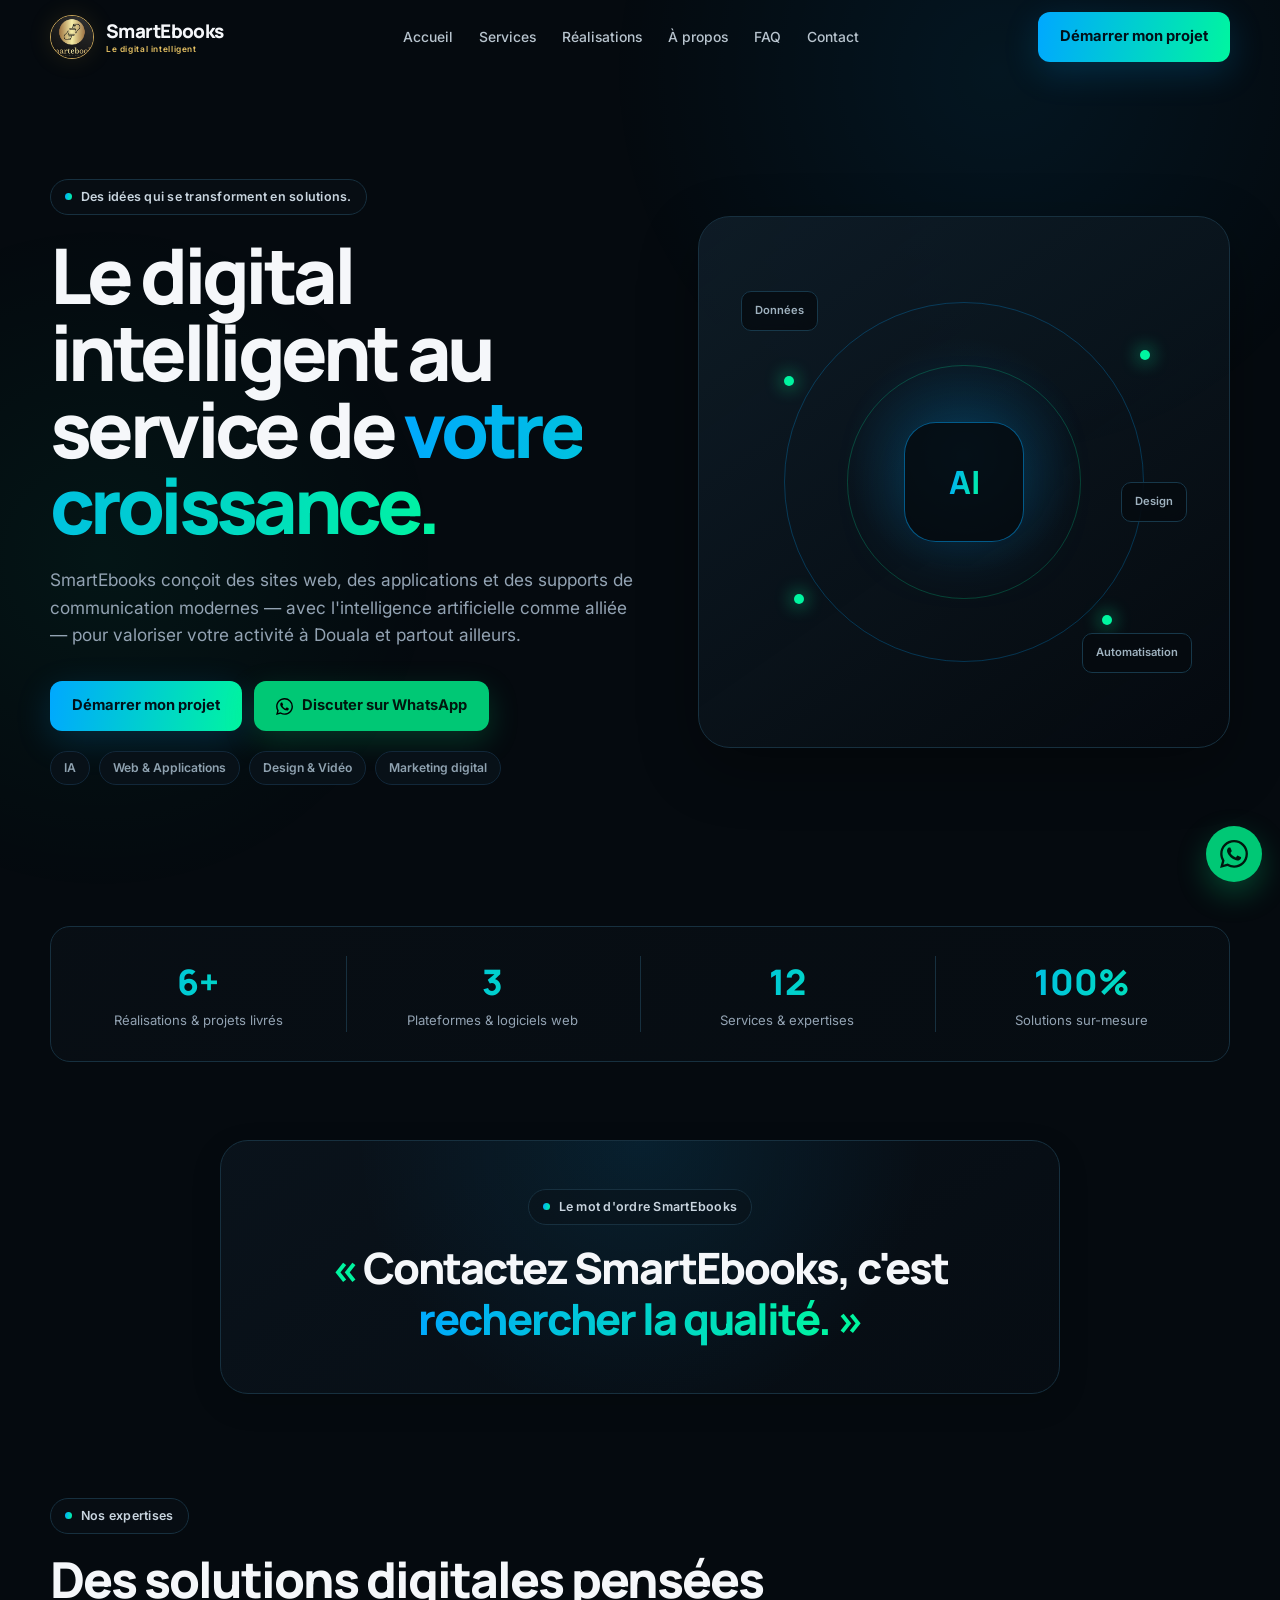
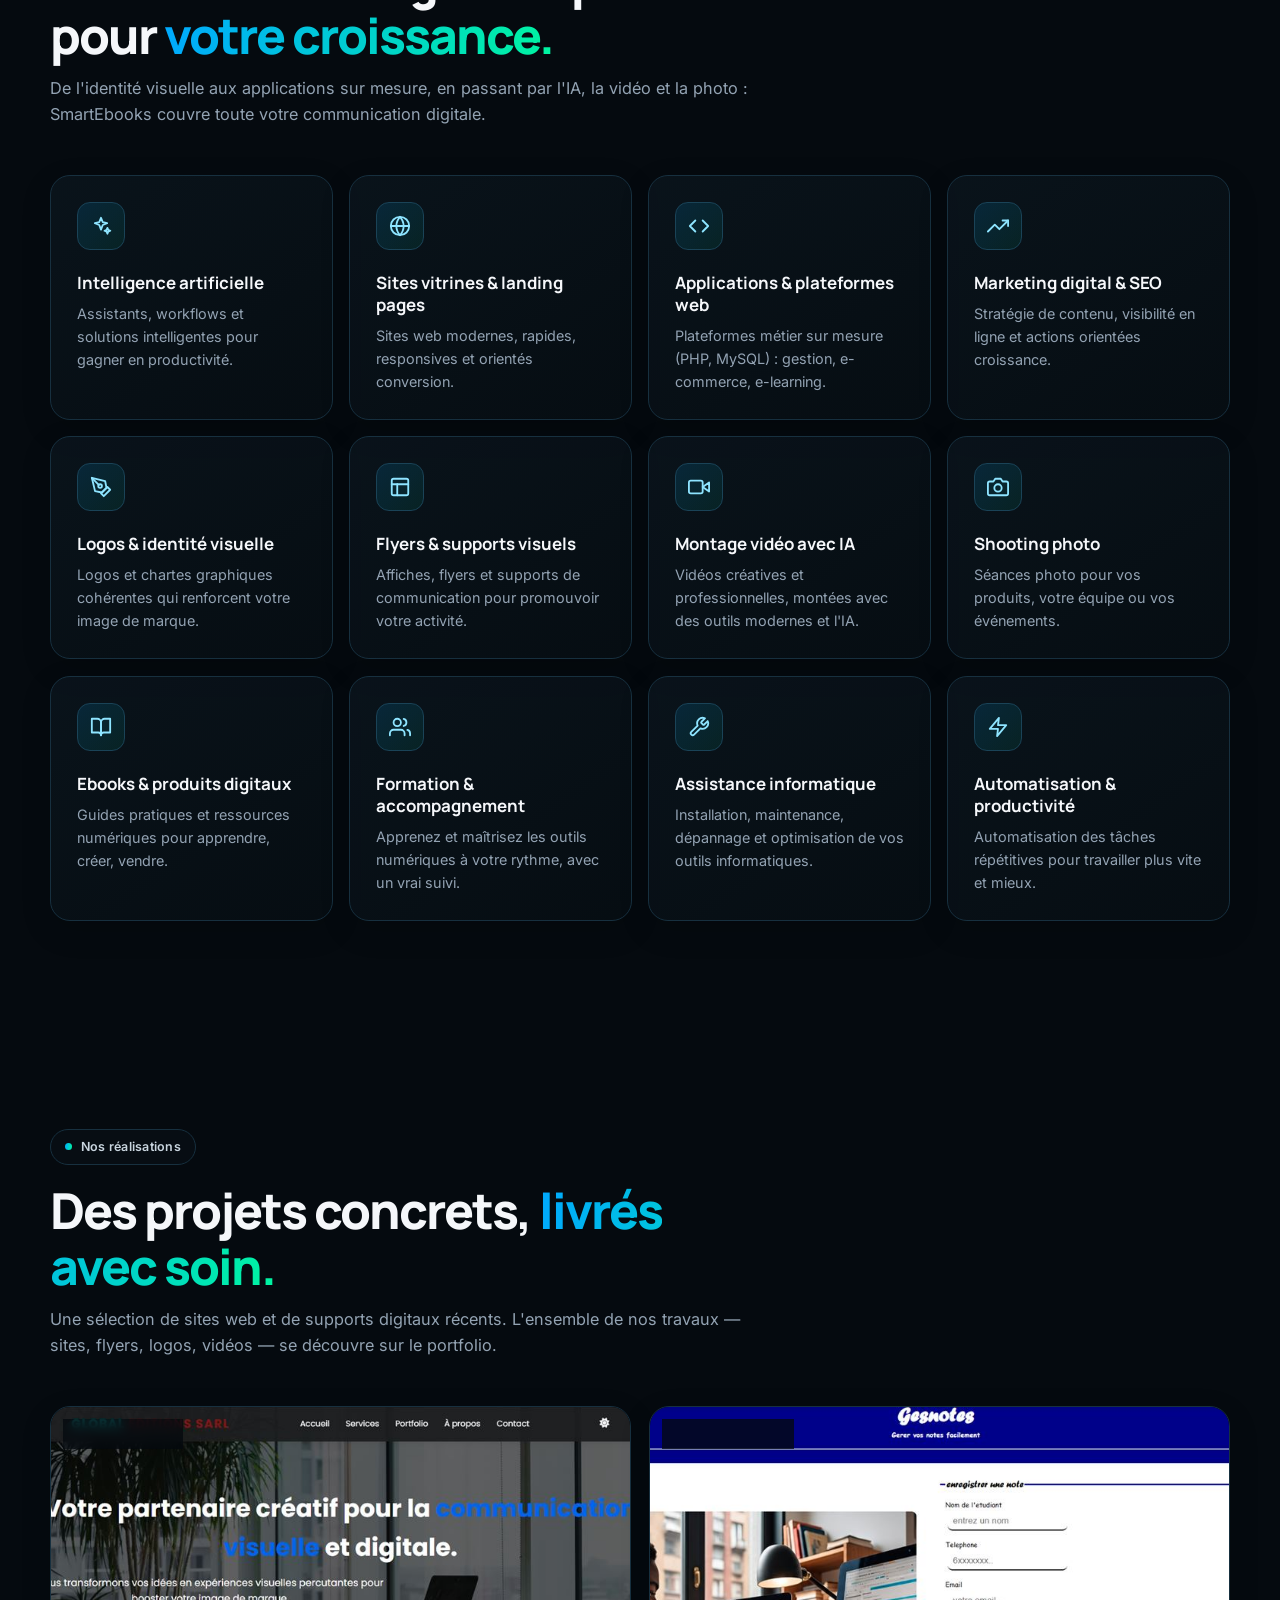
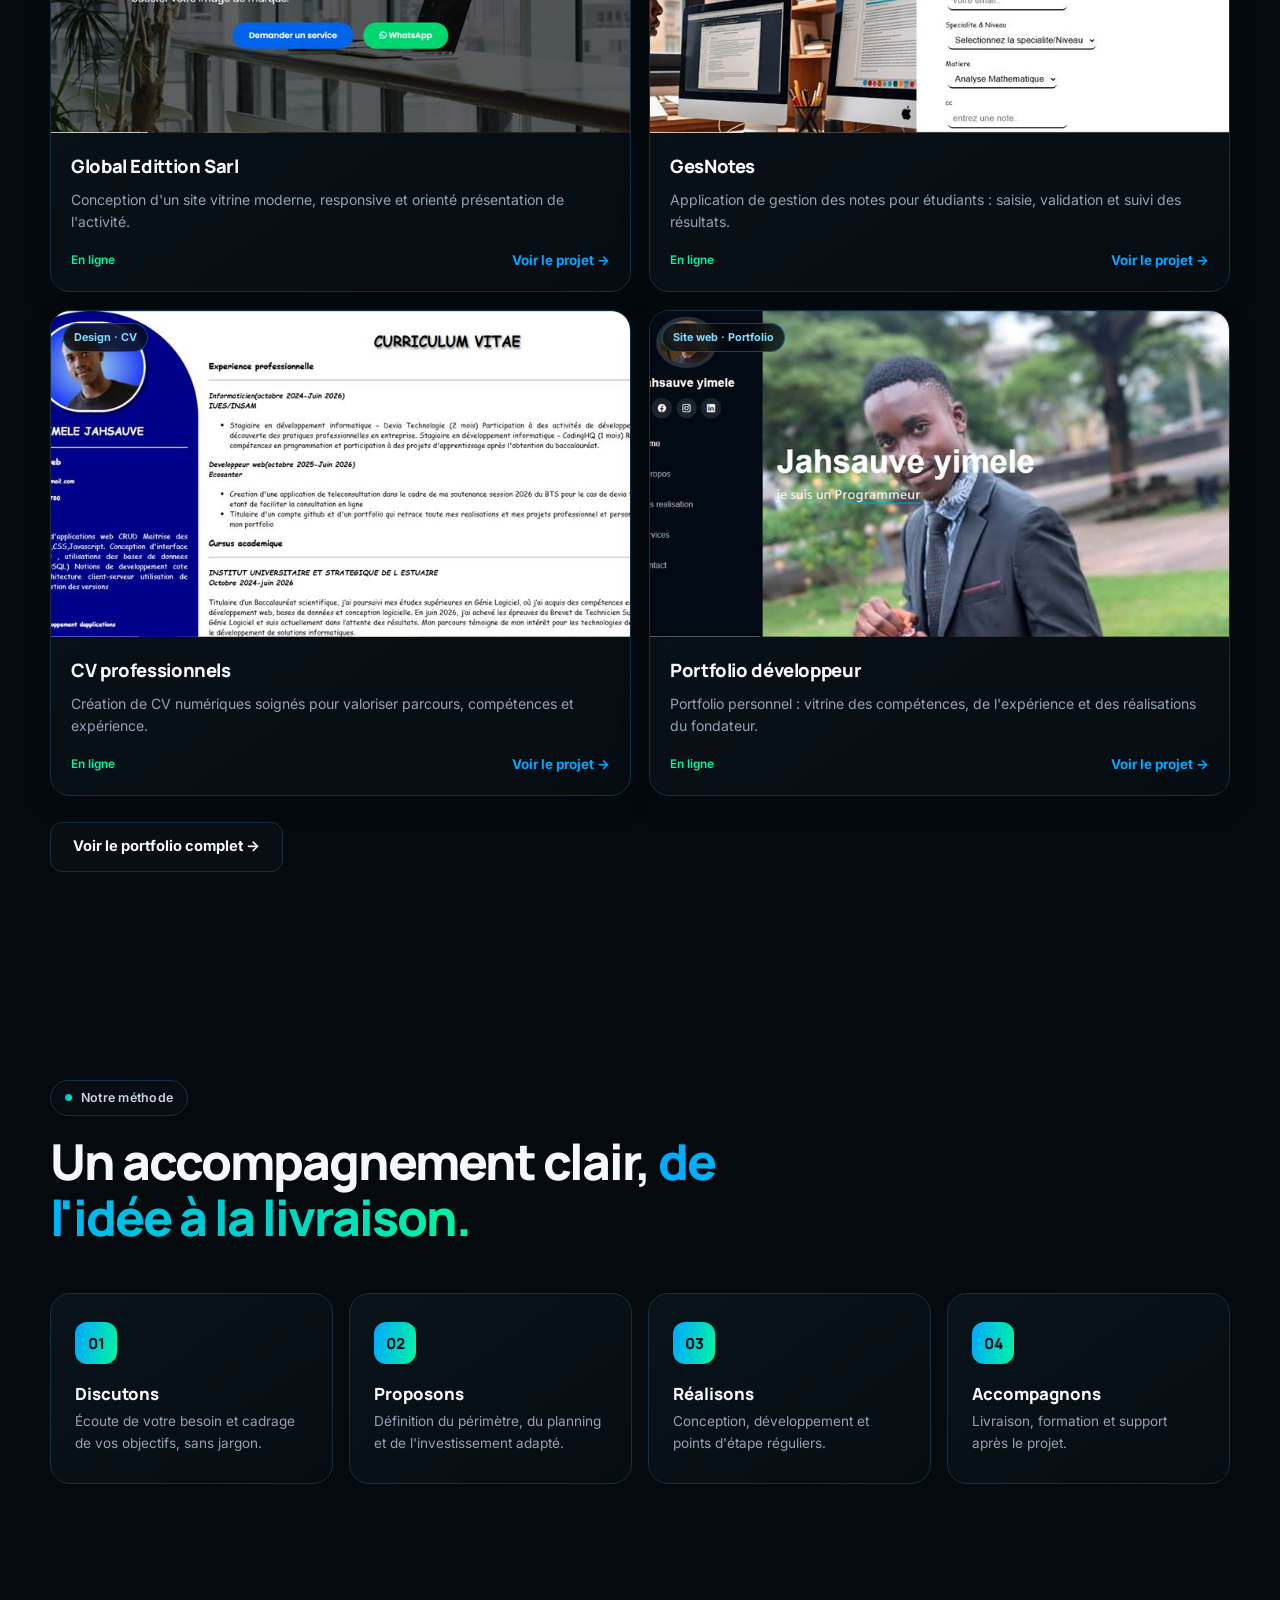
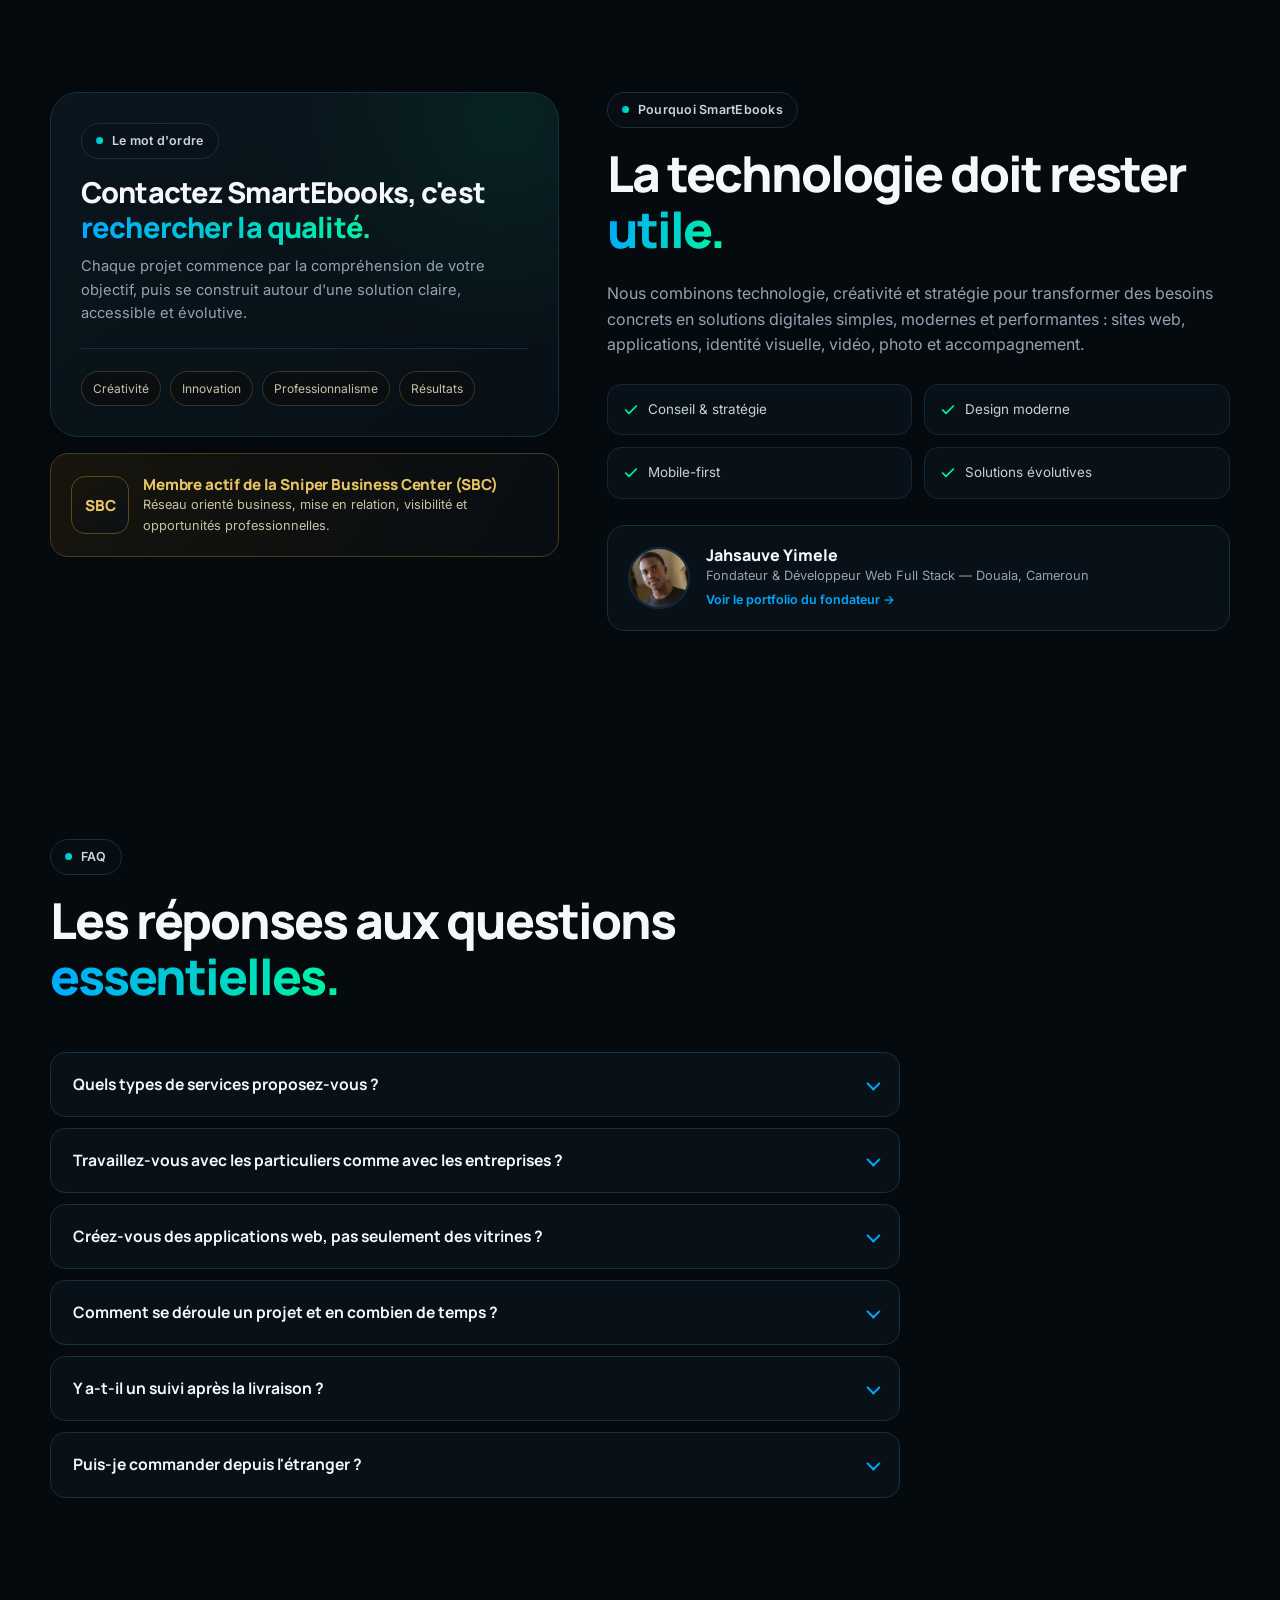
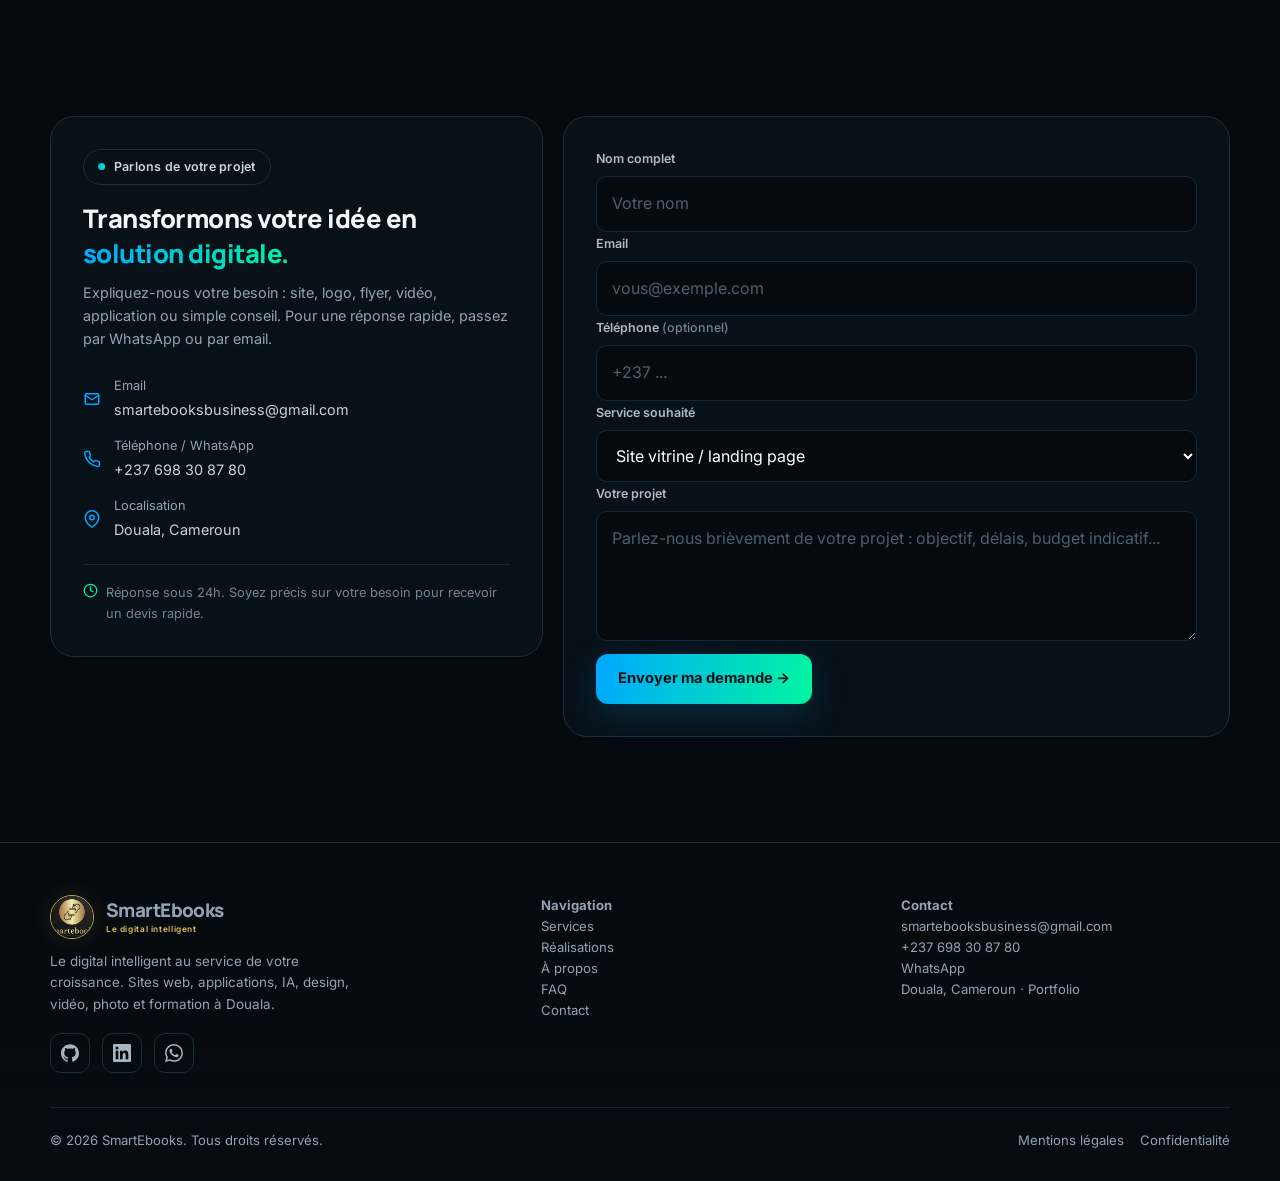
==== index.html @ eb0b661f "Site vitrine SmartEbooks : refonte complète (design, contenu, SEO, accessibilité)" ====
<!DOCTYPE html>
<html lang="fr" class="no-js">
<head>
  <meta charset="UTF-8" />
  <meta name="viewport" content="width=device-width, initial-scale=1.0" />

  <!-- ===== SEO ===== -->
  <title>SmartEbooks — Sites web, IA & services digitaux à Douala | Contactez SmartEbooks, c'est rechercher la qualité</title>
  <meta name="description" content="SmartEbooks à Douala : sites vitrines, applications web, intelligence artificielle, logos, flyers, montage vidéo avec IA, shooting photo, formation et assistance informatique. Le digital intelligent au service de votre croissance." />
  <meta name="author" content="SmartEbooks" />
  <meta name="robots" content="index, follow" />
  <meta name="theme-color" content="#050A0F" />

  <!-- ===== Partage sur les réseaux : remplacez le domaine par le vôtre après mise en ligne ===== -->
  <link rel="canonical" href="https://www.votre-domaine.fr/" />
  <meta property="og:type" content="website" />
  <meta property="og:site_name" content="SmartEbooks" />
  <meta property="og:title" content="SmartEbooks — Le digital intelligent au service de votre croissance" />
  <meta property="og:description" content="Sites web, applications, IA, logos, flyers, vidéo, photo, formation et assistance. Contactez SmartEbooks, c'est rechercher la qualité." />
  <meta property="og:url" content="https://www.votre-domaine.fr/" />
  <meta property="og:image" content="https://www.votre-domaine.fr/assets/favicon/og-image.jpg" />
  <meta property="og:locale" content="fr_FR" />
  <meta name="twitter:card" content="summary_large_image" />
  <meta name="twitter:title" content="SmartEbooks — Le digital intelligent au service de votre croissance" />
  <meta name="twitter:description" content="Sites web, applications, IA, design, vidéo et formation digitale à Douala." />
  <meta name="twitter:image" content="https://www.votre-domaine.fr/assets/favicon/og-image.jpg" />

  <!-- ===== Favicons ===== -->
  <link rel="icon" type="image/png" sizes="32x32" href="assets/favicon/favicon-32.png" />
  <link rel="icon" type="image/png" sizes="192x192" href="assets/favicon/favicon-128.png" />
  <link rel="apple-touch-icon" href="assets/favicon/apple-touch-icon.png" />

  <!-- ===== Polices ===== -->
  <link rel="preconnect" href="https://fonts.googleapis.com" />
  <link rel="preconnect" href="https://fonts.gstatic.com" crossorigin />
  <link href="https://fonts.googleapis.com/css2?family=Inter:wght@400;500;600;700&family=Manrope:wght@600;700;800&display=swap" rel="stylesheet" />

  <!-- ===== Styles ===== -->
  <link rel="stylesheet" href="css/style.css" />

  <!-- ===== Données structurées (SEO local) ===== -->
  <script type="application/ld+json">
  {
    "@context": "https://schema.org",
    "@type": "ProfessionalService",
    "name": "SmartEbooks",
    "slogan": "Contactez SmartEbooks, c'est rechercher la qualité.",
    "description": "Solutions digitales : sites web, applications web, intelligence artificielle, marketing digital, logos, flyers, montage vidéo avec IA, shooting photo, formation et assistance informatique.",
    "url": "https://www.votre-domaine.fr/",
    "telephone": "+237698308780",
    "email": "smartebooksbusiness@gmail.com",
    "address": {
      "@type": "PostalAddress",
      "addressLocality": "Douala",
      "addressCountry": "CM"
    },
    "areaServed": "CM",
    "founder": {
      "@type": "Person",
      "name": "Jahsauve Yimele",
      "jobTitle": "Fondateur & Développeur Web Full Stack"
    },
    "sameAs": [
      "https://mon-portfolio-opal-phi.vercel.app",
      "https://github.com/dev-Jahsauve",
      "https://www.linkedin.com/in/jahsauve-yimele-387468344"
    ]
  }
  </script>
</head>

<body>

<!-- ============================ EN-TÊTE ============================ -->
<header id="header">
  <div class="container nav">
    <a class="brand" href="#accueil" aria-label="SmartEbooks — retour à l'accueil">
      <img src="assets/smartebooks-logo.jpg" alt="Logo SmartEbooks" width="44" height="44" />
      <span class="brand-text">SmartEbooks<small>Le digital intelligent</small></span>
    </a>

    <nav class="navlinks" id="navlinks" aria-label="Navigation principale">
      <a href="#accueil">Accueil</a>
      <a href="#services">Services</a>
      <a href="#realisations">Réalisations</a>
      <a href="#apropos">À propos</a>
      <a href="#faq">FAQ</a>
      <a href="#contact">Contact</a>
    </nav>

    <a class="btn btn-primary" href="#contact">Démarrer mon projet</a>

    <button class="menu-btn" id="menu" aria-label="Ouvrir le menu" aria-expanded="false" aria-controls="navlinks">
      <svg viewBox="0 0 24 24" fill="none" stroke="currentColor" stroke-width="2" stroke-linecap="round" aria-hidden="true"><line x1="3" y1="6" x2="21" y2="6"/><line x1="3" y1="12" x2="21" y2="12"/><line x1="3" y1="18" x2="21" y2="18"/></svg>
    </button>
  </div>
</header>

<main>

<!-- ============================ ACCUEIL ============================ -->
<section class="hero" id="accueil">
  <div class="container hero-grid">
    <div class="hero-copy reveal">
      <span class="eyebrow">Des idées qui se transforment en solutions.</span>
      <h1>Le digital intelligent au service de <span class="gradient">votre croissance.</span></h1>
      <p>SmartEbooks conçoit des sites web, des applications et des supports de communication modernes — avec l'intelligence artificielle comme alliée — pour valoriser votre activité à Douala et partout ailleurs.</p>
      <div class="actions">
        <a class="btn btn-primary" href="#contact">Démarrer mon projet</a>
        <a class="btn btn-wa" target="_blank" rel="noopener" href="https://wa.me/237698308780?text=Bonjour%20SmartEbooks%20%F0%9F%91%8B%2C%20je%20souhaite%20en%20savoir%20plus%20sur%20vos%20services.">
          <svg viewBox="0 0 24 24" aria-hidden="true"><path d="M17.472 14.382c-.297-.149-1.758-.867-2.03-.967-.273-.099-.471-.148-.67.15-.197.297-.767.966-.94 1.164-.173.199-.347.223-.644.075-.297-.15-1.255-.463-2.39-1.475-.883-.788-1.48-1.761-1.653-2.059-.173-.297-.018-.458.13-.606.134-.133.298-.347.446-.52.149-.174.198-.298.298-.497.099-.198.05-.371-.025-.52-.075-.149-.669-1.612-.916-2.207-.242-.579-.487-.5-.669-.51-.173-.008-.371-.01-.57-.01-.198 0-.52.074-.792.372-.272.297-1.04 1.016-1.04 2.479 0 1.462 1.065 2.875 1.213 3.074.149.198 2.096 3.2 5.077 4.487.709.306 1.262.489 1.694.625.712.227 1.36.195 1.871.118.571-.085 1.758-.719 2.006-1.413.248-.694.248-1.289.173-1.413-.074-.124-.272-.198-.57-.347m-5.421 7.403h-.004a9.87 9.87 0 0 1-5.031-1.378l-.361-.214-3.741.982.998-3.648-.235-.374a9.86 9.86 0 0 1-1.51-5.26c.001-5.45 4.436-9.884 9.888-9.884 2.64 0 5.122 1.03 6.988 2.898a9.825 9.825 0 0 1 2.893 6.994c-.003 5.45-4.437 9.884-9.885 9.884m8.413-18.297A11.815 11.815 0 0 0 12.05 0C5.495 0 .16 5.335.157 11.892c0 2.096.547 4.142 1.588 5.945L.057 24l6.305-1.654a11.882 11.882 0 0 0 5.683 1.448h.005c6.554 0 11.89-5.335 11.893-11.893a11.821 11.821 0 0 0-3.48-8.413z"/></svg>
          Discuter sur WhatsApp
        </a>
      </div>
      <div class="chips" aria-label="Domaines d'expertise">
        <span>IA</span><span>Web & Applications</span><span>Design & Vidéo</span><span>Marketing digital</span>
      </div>
    </div>

    <div class="ai-visual reveal" role="img" aria-label="Illustration abstraite : un cœur IA connecté à des données, l'automatisation et le design">
      <div class="nodes" aria-hidden="true"><i class="node n1"></i><i class="node n2"></i><i class="node n3"></i><i class="node n4"></i></div>
      <div class="data d1" aria-hidden="true">Données</div>
      <div class="data d2" aria-hidden="true">Automatisation</div>
      <div class="data d3" aria-hidden="true">Design</div>
      <div class="core" aria-hidden="true"><span>AI</span></div>
    </div>
  </div>
</section>

<!-- ============================ CHIFFRES CLÉS ============================ -->
<section class="stats" aria-label="Chiffres clés">
  <div class="container stat-grid reveal">
    <div class="stat"><b>6+</b><span>Réalisations & projets livrés</span></div>
    <div class="stat"><b>3</b><span>Plateformes & logiciels web</span></div>
    <div class="stat"><b>12</b><span>Services & expertises</span></div>
    <div class="stat"><b>100%</b><span>Solutions sur-mesure</span></div>
  </div>
</section>

<!-- ============================ SLOGAN (mot de l'affiche) ============================ -->
<section class="slogan" aria-label="Le mot d'ordre SmartEbooks">
  <div class="container">
    <div class="slogan-inner reveal">
      <span class="eyebrow">Le mot d'ordre SmartEbooks</span>
      <blockquote>Contactez SmartEbooks, c'est <span class="gradient">rechercher la qualité.</span></blockquote>
    </div>
  </div>
</section>

<!-- ============================ SERVICES ============================ -->
<!-- ================================================================
     AJOUTER UN SERVICE :
     Copiez/collez un bloc <article class="card reveal">…</article>
     et changez : l'icône SVG, le <h3> (titre) et le <p> (description).
     ================================================================ -->
<section class="section" id="services">
  <div class="container">
    <div class="section-head reveal">
      <span class="eyebrow">Nos expertises</span>
      <h2>Des solutions digitales pensées pour <span class="gradient">votre croissance.</span></h2>
      <p>De l'identité visuelle aux applications sur mesure, en passant par l'IA, la vidéo et la photo : SmartEbooks couvre toute votre communication digitale.</p>
    </div>

    <div class="service-grid">
      <article class="card reveal">
        <div class="card__icon"><svg viewBox="0 0 24 24" aria-hidden="true"><path d="M12 3l1.9 4.8L18.7 9l-4.8 1.9L12 16l-1.9-5.1L5.3 9l4.8-1.2L12 3z"/><path d="M19 14l.9 2.3 2.3.9-2.3.9-.9 2.3-.9-2.3-2.3-.9 2.3-.9.9-2.3z"/></svg></div>
        <h3>Intelligence artificielle</h3>
        <p>Assistants, workflows et solutions intelligentes pour gagner en productivité.</p>
      </article>

      <article class="card reveal">
        <div class="card__icon"><svg viewBox="0 0 24 24" aria-hidden="true"><circle cx="12" cy="12" r="10"/><line x1="2" y1="12" x2="22" y2="12"/><path d="M12 2a15.3 15.3 0 0 1 4 10 15.3 15.3 0 0 1-4 10 15.3 15.3 0 0 1-4-10 15.3 15.3 0 0 1 4-10z"/></svg></div>
        <h3>Sites vitrines & landing pages</h3>
        <p>Sites web modernes, rapides, responsives et orientés conversion.</p>
      </article>

      <article class="card reveal">
        <div class="card__icon"><svg viewBox="0 0 24 24" aria-hidden="true"><polyline points="16 18 22 12 16 6"/><polyline points="8 6 2 12 8 18"/></svg></div>
        <h3>Applications & plateformes web</h3>
        <p>Plateformes métier sur mesure (PHP, MySQL) : gestion, e-commerce, e-learning.</p>
      </article>

      <article class="card reveal">
        <div class="card__icon"><svg viewBox="0 0 24 24" aria-hidden="true"><polyline points="23 6 13.5 15.5 8.5 10.5 1 18"/><polyline points="17 6 23 6 23 12"/></svg></div>
        <h3>Marketing digital & SEO</h3>
        <p>Stratégie de contenu, visibilité en ligne et actions orientées croissance.</p>
      </article>

      <article class="card reveal">
        <div class="card__icon"><svg viewBox="0 0 24 24" aria-hidden="true"><path d="M12 19l7-7 3 3-7 7-3-3z"/><path d="M18 13l-1.5-7.5L2 2l3.5 14.5L13 18l5-5z"/><path d="M2 2l7.586 7.586"/><circle cx="11" cy="11" r="2"/></svg></div>
        <h3>Logos & identité visuelle</h3>
        <p>Logos et chartes graphiques cohérentes qui renforcent votre image de marque.</p>
      </article>

      <article class="card reveal">
        <div class="card__icon"><svg viewBox="0 0 24 24" aria-hidden="true"><rect x="3" y="3" width="18" height="18" rx="2"/><line x1="3" y1="9" x2="21" y2="9"/><line x1="9" y1="21" x2="9" y2="9"/></svg></div>
        <h3>Flyers & supports visuels</h3>
        <p>Affiches, flyers et supports de communication pour promouvoir votre activité.</p>
      </article>

      <article class="card reveal">
        <div class="card__icon"><svg viewBox="0 0 24 24" aria-hidden="true"><polygon points="23 7 16 12 23 17 23 7"/><rect x="1" y="5" width="15" height="14" rx="2" ry="2"/></svg></div>
        <h3>Montage vidéo avec IA</h3>
        <p>Vidéos créatives et professionnelles, montées avec des outils modernes et l'IA.</p>
      </article>

      <article class="card reveal">
        <div class="card__icon"><svg viewBox="0 0 24 24" aria-hidden="true"><path d="M23 19a2 2 0 0 1-2 2H3a2 2 0 0 1-2-2V8a2 2 0 0 1 2-2h4l2-3h6l2 3h4a2 2 0 0 1 2 2z"/><circle cx="12" cy="13" r="4"/></svg></div>
        <h3>Shooting photo</h3>
        <p>Séances photo pour vos produits, votre équipe ou vos événements.</p>
      </article>

      <article class="card reveal">
        <div class="card__icon"><svg viewBox="0 0 24 24" aria-hidden="true"><path d="M2 3h6a4 4 0 0 1 4 4v14a3 3 0 0 0-3-3H2z"/><path d="M22 3h-6a4 4 0 0 0-4 4v14a3 3 0 0 1 3-3h7z"/></svg></div>
        <h3>Ebooks & produits digitaux</h3>
        <p>Guides pratiques et ressources numériques pour apprendre, créer, vendre.</p>
      </article>

      <article class="card reveal">
        <div class="card__icon"><svg viewBox="0 0 24 24" aria-hidden="true"><path d="M17 21v-2a4 4 0 0 0-4-4H5a4 4 0 0 0-4 4v2"/><circle cx="9" cy="7" r="4"/><path d="M23 21v-2a4 4 0 0 0-3-3.87"/><path d="M16 3.13a4 4 0 0 1 0 7.75"/></svg></div>
        <h3>Formation & accompagnement</h3>
        <p>Apprenez et maîtrisez les outils numériques à votre rythme, avec un vrai suivi.</p>
      </article>

      <article class="card reveal">
        <div class="card__icon"><svg viewBox="0 0 24 24" aria-hidden="true"><path d="M14.7 6.3a1 1 0 0 0 0 1.4l1.6 1.6a1 1 0 0 0 1.4 0l3.77-3.77a6 6 0 0 1-7.94 7.94l-6.91 6.91a2.12 2.12 0 0 1-3-3l6.91-6.91a6 6 0 0 1 7.94-7.94l-3.76 3.76z"/></svg></div>
        <h3>Assistance informatique</h3>
        <p>Installation, maintenance, dépannage et optimisation de vos outils informatiques.</p>
      </article>

      <article class="card reveal">
        <div class="card__icon"><svg viewBox="0 0 24 24" aria-hidden="true"><polygon points="13 2 3 14 12 14 11 22 21 10 12 10 13 2"/></svg></div>
        <h3>Automatisation & productivité</h3>
        <p>Automatisation des tâches répétitives pour travailler plus vite et mieux.</p>
      </article>
    </div>
  </div>
</section>

<!-- ============================ RÉALISATIONS ============================ -->
<!-- ================================================================
     AJOUTER UN PROJET :
     1. Déposez votre image (site, flyer, logo, photo…) dans
        assets/img/portfolio/ (jpg ou png, largeur idéale ~900px).
     2. Copiez/collez un bloc <article class="project reveal">…</article>.
     3. Adaptez : image, tag, titre, description, lien et statut.
        - STATUT "live"  → « En ligne » (vert) avec un lien.
        - PAS EN LIGNE   → retirez le <a> et gardez "Bientôt".
     ================================================================ -->
<section class="section" id="realisations">
  <div class="container">
    <div class="section-head reveal">
      <span class="eyebrow">Nos réalisations</span>
      <h2>Des projets concrets, <span class="gradient">livrés avec soin.</span></h2>
      <p>Une sélection de sites web et de supports digitaux récents. L'ensemble de nos travaux — sites, flyers, logos, vidéos — se découvre sur le portfolio.</p>
    </div>

    <div class="project-grid">
      <!-- PROJET 1 : Site vitrine Global Edittion -->
      <article class="project reveal">
        <div class="project__media">
          <img src="assets/img/portfolio/GLOBAL.jpg" alt="Aperçu du site vitrine Global Edittion Sarl" loading="lazy" width="900" height="429" />
          <span class="project__tag">Site vitrine · Client</span>
        </div>
        <div class="project__body">
          <h3>Global Edittion Sarl</h3>
          <p>Conception d'un site vitrine moderne, responsive et orienté présentation de l'activité.</p>
          <div class="project__foot">
            <span class="project__status live">En ligne</span>
            <a class="project__link" href="https://willowy-dango-ab29e7.netlify.app/" target="_blank" rel="noopener">Voir le projet →</a>
          </div>
        </div>
      </article>

      <!-- PROJET 2 : GesNotes -->
      <article class="project reveal">
        <div class="project__media">
          <img src="assets/img/portfolio/GESNOTES.jpg" alt="Aperçu de l'application GesNotes de gestion des notes" loading="lazy" width="900" height="426" />
          <span class="project__tag">Web app · Éducation</span>
        </div>
        <div class="project__body">
          <h3>GesNotes</h3>
          <p>Application de gestion des notes pour étudiants : saisie, validation et suivi des résultats.</p>
          <div class="project__foot">
            <span class="project__status live">En ligne</span>
            <a class="project__link" href="https://dev-jahsauve.github.io/Gesnotes/" target="_blank" rel="noopener">Voir le projet →</a>
          </div>
        </div>
      </article>

      <!-- PROJET 3 : CV professionnel -->
      <article class="project reveal">
        <div class="project__media">
          <img src="assets/img/portfolio/cv.jpg" alt="Aperçu d'un CV professionnel numérique" loading="lazy" width="900" height="414" />
          <span class="project__tag">Design · CV</span>
        </div>
        <div class="project__body">
          <h3>CV professionnels</h3>
          <p>Création de CV numériques soignés pour valoriser parcours, compétences et expérience.</p>
          <div class="project__foot">
            <span class="project__status live">En ligne</span>
            <a class="project__link" href="https://jahsauve.netlify.app/" target="_blank" rel="noopener">Voir le projet →</a>
          </div>
        </div>
      </article>

      <!-- PROJET 4 : Portfolio développeur -->
      <article class="project reveal">
        <div class="project__media">
          <img src="assets/img/portfolio/portfolio.jpg" alt="Aperçu du portfolio personnel du fondateur" loading="lazy" width="900" height="447" />
          <span class="project__tag">Site web · Portfolio</span>
        </div>
        <div class="project__body">
          <h3>Portfolio développeur</h3>
          <p>Portfolio personnel : vitrine des compétences, de l'expérience et des réalisations du fondateur.</p>
          <div class="project__foot">
            <span class="project__status live">En ligne</span>
            <a class="project__link" href="https://mon-portfolio-opal-phi.vercel.app" target="_blank" rel="noopener">Voir le projet →</a>
          </div>
        </div>
      </article>
    </div>

    <div class="reveal">
      <a class="btn btn-ghost portfolio-cta" href="https://mon-portfolio-opal-phi.vercel.app" target="_blank" rel="noopener">Voir le portfolio complet →</a>
    </div>
  </div>
</section>

<!-- ============================ MÉTHODE ============================ -->
<section class="section" id="methode">
  <div class="container">
    <div class="section-head reveal">
      <span class="eyebrow">Notre méthode</span>
      <h2>Un accompagnement clair, <span class="gradient">de l'idée à la livraison.</span></h2>
    </div>
    <div class="steps">
      <div class="step reveal"><span class="step__num">01</span><h3>Discutons</h3><p>Écoute de votre besoin et cadrage de vos objectifs, sans jargon.</p></div>
      <div class="step reveal"><span class="step__num">02</span><h3>Proposons</h3><p>Définition du périmètre, du planning et de l'investissement adapté.</p></div>
      <div class="step reveal"><span class="step__num">03</span><h3>Réalisons</h3><p>Conception, développement et points d'étape réguliers.</p></div>
      <div class="step reveal"><span class="step__num">04</span><h3>Accompagnons</h3><p>Livraison, formation et support après le projet.</p></div>
    </div>
  </div>
</section>

<!-- ============================ À PROPOS ============================ -->
<section class="section" id="apropos">
  <div class="container about-grid">
    <div class="about-visual reveal">
      <div class="promise-panel">
        <span class="eyebrow">Le mot d'ordre</span>
        <h3>Contactez SmartEbooks, c'est <span class="gradient">rechercher la qualité.</span></h3>
        <p>Chaque projet commence par la compréhension de votre objectif, puis se construit autour d'une solution claire, accessible et évolutive.</p>
        <div class="promise-sep" role="presentation"></div>
        <div class="chips-gold" aria-label="Valeurs SmartEbooks">
          <span>Créativité</span><span>Innovation</span><span>Professionnalisme</span><span>Résultats</span>
        </div>
      </div>

      <div class="sbc-card">
        <div class="sbc-logo" aria-hidden="true">SBC</div>
        <div>
          <h3>Membre actif de la Sniper Business Center (SBC)</h3>
          <p>Réseau orienté business, mise en relation, visibilité et opportunités professionnelles.</p>
        </div>
      </div>
    </div>

    <div class="about-copy reveal">
      <div class="section-head">
        <span class="eyebrow">Pourquoi SmartEbooks</span>
        <h2>La technologie doit rester <span class="gradient">utile.</span></h2>
      </div>
      <p>Nous combinons technologie, créativité et stratégie pour transformer des besoins concrets en solutions digitales simples, modernes et performantes : sites web, applications, identité visuelle, vidéo, photo et accompagnement.</p>
      <div class="points">
        <div class="point"><svg viewBox="0 0 24 24" aria-hidden="true"><polyline points="20 6 9 17 4 12"/></svg>Conseil & stratégie</div>
        <div class="point"><svg viewBox="0 0 24 24" aria-hidden="true"><polyline points="20 6 9 17 4 12"/></svg>Design moderne</div>
        <div class="point"><svg viewBox="0 0 24 24" aria-hidden="true"><polyline points="20 6 9 17 4 12"/></svg>Mobile-first</div>
        <div class="point"><svg viewBox="0 0 24 24" aria-hidden="true"><polyline points="20 6 9 17 4 12"/></svg>Solutions évolutives</div>
      </div>
      <div class="founder">
        <img src="assets/img/founder.jpg" alt="Jahsauve Yimele, fondateur de SmartEbooks" width="62" height="62" loading="lazy" />
        <div>
          <h4>Jahsauve Yimele</h4>
          <p>Fondateur & Développeur Web Full Stack — Douala, Cameroun</p>
          <a href="https://mon-portfolio-opal-phi.vercel.app" target="_blank" rel="noopener">Voir le portfolio du fondateur →</a>
        </div>
      </div>
    </div>
  </div>
</section>

<!-- ============================ FAQ ============================ -->
<section class="section" id="faq">
  <div class="container">
    <div class="section-head reveal">
      <span class="eyebrow">FAQ</span>
      <h2>Les réponses aux questions <span class="gradient">essentielles.</span></h2>
    </div>
    <div class="faq reveal">
      <details><summary>Quels types de services proposez-vous ?</summary><p>SmartEbooks intervient notamment sur les sites web, les applications, l'intelligence artificielle, le marketing digital, les logos et flyers, le montage vidéo avec IA, le shooting photo, les ebooks, la formation et l'assistance informatique.</p></details>
      <details><summary>Travaillez-vous avec les particuliers comme avec les entreprises ?</summary><p>Oui. Les solutions sont adaptées aux particuliers, créateurs, entrepreneurs, startups et entreprises, en fonction de leurs objectifs et de leur budget.</p></details>
      <details><summary>Créez-vous des applications web, pas seulement des vitrines ?</summary><p>Absolument : plateformes de gestion, e-commerce, e-learning, santé ou éducation — des applications sur mesure développées avec PHP et MySQL.</p></details>
      <details><summary>Comment se déroule un projet et en combien de temps ?</summary><p>Vous décrivez votre besoin, nous vous proposons un périmètre clair, puis nous réalisons avec des points d'étape réguliers. Un site vitrine se livre en quelques jours ; une application sur mesure en quelques semaines.</p></details>
      <details><summary>Y a-t-il un suivi après la livraison ?</summary><p>Oui : formation à la prise en main, maintenance, mises à jour et évolution du projet selon vos besoins.</p></details>
      <details><summary>Puis-je commander depuis l'étranger ?</summary><p>Bien sûr. SmartEbooks travaille à distance et répond en français ou en anglais, où que vous soyez.</p></details>
    </div>
  </div>
</section>

<!-- ============================ CONTACT ============================ -->
<section class="section" id="contact">
  <div class="container contact-grid">
    <div class="box reveal">
      <span class="eyebrow">Parlons de votre projet</span>
      <h3>Transformons votre idée en <span class="gradient">solution digitale.</span></h3>
      <p>Expliquez-nous votre besoin : site, logo, flyer, vidéo, application ou simple conseil. Pour une réponse rapide, passez par WhatsApp ou par email.</p>

      <div class="info-list">
        <div class="info-item">
          <svg viewBox="0 0 24 24" aria-hidden="true"><rect x="3" y="5" width="18" height="14" rx="2"/><polyline points="3 7 12 13 21 7"/></svg>
          <div><span>Email</span><a href="mailto:smartebooksbusiness@gmail.com">smartebooksbusiness@gmail.com</a></div>
        </div>
        <div class="info-item">
          <svg viewBox="0 0 24 24" aria-hidden="true"><path d="M22 16.92v3a2 2 0 0 1-2.18 2 19.79 19.79 0 0 1-8.63-3.07 19.5 19.5 0 0 1-6-6 19.79 19.79 0 0 1-3.07-8.67A2 2 0 0 1 4.11 2h3a2 2 0 0 1 2 1.72 12.84 12.84 0 0 0 .7 2.81 2 2 0 0 1-.45 2.11L8.09 9.91a16 16 0 0 0 6 6l1.27-1.27a2 2 0 0 1 2.11-.45 12.84 12.84 0 0 0 2.81.7A2 2 0 0 1 22 16.92z"/></svg>
          <div><span>Téléphone / WhatsApp</span><a href="tel:+237698308780">+237 698 30 87 80</a></div>
        </div>
        <div class="info-item">
          <svg viewBox="0 0 24 24" aria-hidden="true"><path d="M21 10c0 7-9 13-9 13s-9-6-9-13a9 9 0 0 1 18 0z"/><circle cx="12" cy="10" r="3"/></svg>
          <div><span>Localisation</span><a href="https://maps.google.com/?q=Douala,+Cameroun" target="_blank" rel="noopener">Douala, Cameroun</a></div>
        </div>
      </div>

      <div class="reply-note">
        <svg viewBox="0 0 24 24" aria-hidden="true"><circle cx="12" cy="12" r="10"/><polyline points="12 6 12 12 16 14"/></svg>
        <span>Réponse sous 24h. Soyez précis sur votre besoin pour recevoir un devis rapide.</span>
      </div>
    </div>

    <div class="box reveal">
      <form id="contactForm">
        <div class="field">
          <label for="nom">Nom complet</label>
          <input id="nom" name="nom" type="text" placeholder="Votre nom" required autocomplete="name" />
        </div>
        <div class="field">
          <label for="email">Email</label>
          <input id="email" name="email" type="email" placeholder="vous@exemple.com" required autocomplete="email" />
        </div>
        <div class="field">
          <label for="tel">Téléphone <em>(optionnel)</em></label>
          <input id="tel" name="tel" type="tel" placeholder="+237 ..." autocomplete="tel" />
        </div>
        <div class="field">
          <label for="service">Service souhaité</label>
          <select id="service" name="service">
            <option>Site vitrine / landing page</option>
            <option>Application / plateforme web</option>
            <option>Intelligence artificielle</option>
            <option>Logo & identité visuelle</option>
            <option>Flyers & supports visuels</option>
            <option>Montage vidéo avec IA</option>
            <option>Shooting photo</option>
            <option>Marketing digital & SEO</option>
            <option>Ebooks & produits digitaux</option>
            <option>Formation</option>
            <option>Assistance informatique</option>
            <option>Automatisation</option>
            <option>Autre besoin</option>
          </select>
        </div>
        <div class="field">
          <label for="message">Votre projet</label>
          <textarea id="message" name="message" placeholder="Parlez-nous brièvement de votre projet : objectif, délais, budget indicatif..." required></textarea>
        </div>
        <button class="btn btn-primary form-cta" type="submit">Envoyer ma demande →</button>

        <p class="form-success" id="formSuccess" role="status">
          <svg viewBox="0 0 24 24" aria-hidden="true"><polyline points="20 6 9 17 4 12"/></svg>
          Votre demande est prête. WhatsApp s'est ouvert (ou <a href="#" id="fallbackLink">cliquez ici</a> si ce n'est pas le cas) — il ne reste qu'à appuyer sur « Envoyer ».
        </p>
      </form>
    </div>
  </div>
</section>

</main>

<!-- ============================ PIED DE PAGE ============================ -->
<footer>
  <div class="container">
    <div class="footer-grid">
      <div class="footer-brand">
        <a class="brand" href="#accueil">
          <img src="assets/smartebooks-logo.jpg" alt="Logo SmartEbooks" width="44" height="44" loading="lazy" />
          <span class="brand-text">SmartEbooks<small>Le digital intelligent</small></span>
        </a>
        <p>Le digital intelligent au service de votre croissance. Sites web, applications, IA, design, vidéo, photo et formation à Douala.</p>
        <div class="social social-footer" aria-label="Réseaux sociaux">
          <a href="https://github.com/dev-Jahsauve" target="_blank" rel="noopener" aria-label="GitHub">
            <svg viewBox="0 0 24 24" aria-hidden="true"><path d="M12 .297c-6.63 0-12 5.373-12 12 0 5.303 3.438 9.8 8.205 11.385.6.113.82-.258.82-.577 0-.285-.01-1.04-.015-2.04-3.338.724-4.042-1.61-4.042-1.61C4.422 18.07 3.633 17.7 3.633 17.7c-1.087-.744.084-.729.084-.729 1.205.084 1.838 1.236 1.838 1.236 1.07 1.835 2.809 1.305 3.495.998.108-.776.417-1.305.76-1.605-2.665-.3-5.466-1.332-5.466-5.93 0-1.31.465-2.38 1.235-3.22-.135-.303-.54-1.523.105-3.176 0 0 1.005-.322 3.3 1.23.96-.267 1.98-.399 3-.405 1.02.006 2.04.138 3 .405 2.28-1.552 3.285-1.23 3.285-1.23.645 1.653.24 2.873.12 3.176.765.84 1.23 1.91 1.23 3.22 0 4.61-2.805 5.625-5.475 5.92.42.36.81 1.096.81 2.22 0 1.606-.015 2.896-.015 3.286 0 .315.21.69.825.57C20.565 22.092 24 17.592 24 12.297c0-6.627-5.373-12-12-12"/></svg>
          </a>
          <a href="https://www.linkedin.com/in/jahsauve-yimele-387468344" target="_blank" rel="noopener" aria-label="LinkedIn">
            <svg viewBox="0 0 24 24" aria-hidden="true"><path d="M20.447 20.452h-3.554v-5.569c0-1.328-.027-3.037-1.852-3.037-1.853 0-2.136 1.445-2.136 2.939v5.667H9.351V9h3.414v1.561h.046c.477-.9 1.637-1.85 3.37-1.85 3.601 0 4.267 2.37 4.267 5.455v6.286zM5.337 7.433a2.062 2.062 0 0 1-2.063-2.065 2.064 2.064 0 0 1 2.063-2.063 2.065 2.065 0 0 1 0 4.128zm1.782 13.019H3.555V9h3.564v11.452zM22.225 0H1.771C.792 0 0 .774 0 1.729v20.542C0 23.227.792 24 1.771 24h20.451C23.2 24 24 23.227 24 22.271V1.729C24 .774 23.2 0 22.222 0h.003z"/></svg>
          </a>
          <a href="https://wa.me/237698308780?text=Bonjour%20SmartEbooks%20%F0%9F%91%8B%2C%20je%20souhaite%20en%20savoir%20plus%20sur%20vos%20services." target="_blank" rel="noopener" aria-label="WhatsApp">
            <svg viewBox="0 0 24 24" aria-hidden="true"><path d="M17.472 14.382c-.297-.149-1.758-.867-2.03-.967-.273-.099-.471-.148-.67.15-.197.297-.767.966-.94 1.164-.173.199-.347.223-.644.075-.297-.15-1.255-.463-2.39-1.475-.883-.788-1.48-1.761-1.653-2.059-.173-.297-.018-.458.13-.606.134-.133.298-.347.446-.52.149-.174.198-.298.298-.497.099-.198.05-.371-.025-.52-.075-.149-.669-1.612-.916-2.207-.242-.579-.487-.5-.669-.51-.173-.008-.371-.01-.57-.01-.198 0-.52.074-.792.372-.272.297-1.04 1.016-1.04 2.479 0 1.462 1.065 2.875 1.213 3.074.149.198 2.096 3.2 5.077 4.487.709.306 1.262.489 1.694.625.712.227 1.36.195 1.871.118.571-.085 1.758-.719 2.006-1.413.248-.694.248-1.289.173-1.413-.074-.124-.272-.198-.57-.347m-5.421 7.403h-.004a9.87 9.87 0 0 1-5.031-1.378l-.361-.214-3.741.982.998-3.648-.235-.374a9.86 9.86 0 0 1-1.51-5.26c.001-5.45 4.436-9.884 9.888-9.884 2.64 0 5.122 1.03 6.988 2.898a9.825 9.825 0 0 1 2.893 6.994c-.003 5.45-4.437 9.884-9.885 9.884m8.413-18.297A11.815 11.815 0 0 0 12.05 0C5.495 0 .16 5.335.157 11.892c0 2.096.547 4.142 1.588 5.945L.057 24l6.305-1.654a11.882 11.882 0 0 0 5.683 1.448h.005c6.554 0 11.89-5.335 11.893-11.893a11.821 11.821 0 0 0-3.48-8.413z"/></svg>
          </a>
        </div>
      </div>

      <div>
        <h4>Navigation</h4>
        <ul>
          <li><a href="#services">Services</a></li>
          <li><a href="#realisations">Réalisations</a></li>
          <li><a href="#apropos">À propos</a></li>
          <li><a href="#faq">FAQ</a></li>
          <li><a href="#contact">Contact</a></li>
        </ul>
      </div>

      <div>
        <h4>Contact</h4>
        <ul>
          <li><a href="mailto:smartebooksbusiness@gmail.com">smartebooksbusiness@gmail.com</a></li>
          <li><a href="tel:+237698308780">+237 698 30 87 80</a></li>
          <li><a href="https://wa.me/237698308780?text=Bonjour%20SmartEbooks%20%F0%9F%91%8B" target="_blank" rel="noopener">WhatsApp</a></li>
          <li><span>Douala, Cameroun · <a href="https://mon-portfolio-opal-phi.vercel.app" target="_blank" rel="noopener">Portfolio</a></span></li>
        </ul>
      </div>
    </div>

    <div class="footer-bottom">
      <p>© <span id="year">2026</span> SmartEbooks. Tous droits réservés.</p>
      <div class="social-mini">
        <a href="pages/mentions-legales.html">Mentions légales</a>
        <a href="pages/politique-de-confidentialite.html">Confidentialité</a>
      </div>
    </div>
  </div>
</footer>

<!-- ============================ BOUTON WHATSAPP FLOTTANT ============================ -->
<a class="wa-float" id="waFloat" aria-label="Discuter avec SmartEbooks sur WhatsApp" target="_blank" rel="noopener" href="https://wa.me/237698308780?text=Bonjour%20SmartEbooks%20%F0%9F%91%8B%2C%20je%20souhaite%20en%20savoir%20plus%20sur%20vos%20services.">
  <svg viewBox="0 0 24 24" aria-hidden="true"><path d="M17.472 14.382c-.297-.149-1.758-.867-2.03-.967-.273-.099-.471-.148-.67.15-.197.297-.767.966-.94 1.164-.173.199-.347.223-.644.075-.297-.15-1.255-.463-2.39-1.475-.883-.788-1.48-1.761-1.653-2.059-.173-.297-.018-.458.13-.606.134-.133.298-.347.446-.52.149-.174.198-.298.298-.497.099-.198.05-.371-.025-.52-.075-.149-.669-1.612-.916-2.207-.242-.579-.487-.5-.669-.51-.173-.008-.371-.01-.57-.01-.198 0-.52.074-.792.372-.272.297-1.04 1.016-1.04 2.479 0 1.462 1.065 2.875 1.213 3.074.149.198 2.096 3.2 5.077 4.487.709.306 1.262.489 1.694.625.712.227 1.36.195 1.871.118.571-.085 1.758-.719 2.006-1.413.248-.694.248-1.289.173-1.413-.074-.124-.272-.198-.57-.347m-5.421 7.403h-.004a9.87 9.87 0 0 1-5.031-1.378l-.361-.214-3.741.982.998-3.648-.235-.374a9.86 9.86 0 0 1-1.51-5.26c.001-5.45 4.436-9.884 9.888-9.884 2.64 0 5.122 1.03 6.988 2.898a9.825 9.825 0 0 1 2.893 6.994c-.003 5.45-4.437 9.884-9.885 9.884m8.413-18.297A11.815 11.815 0 0 0 12.05 0C5.495 0 .16 5.335.157 11.892c0 2.096.547 4.142 1.588 5.945L.057 24l6.305-1.654a11.882 11.882 0 0 0 5.683 1.448h.005c6.554 0 11.89-5.335 11.893-11.893a11.821 11.821 0 0 0-3.48-8.413z"/></svg>
</a>

<!-- ============================ SCRIPTS ============================ -->
<script src="js/main.js" defer></script>
</body>
</html>
---- css/style.css ----
/* ============================================================
   SmartEbooks — Feuille de style principale
   Design : dark premium, dégradé bleu → vert, accents or (SBC)
   ============================================================ */

/* ---------- Tokens ---------- */
:root{
  --bg:#050A0F;
  --bg-2:#0A1118;
  --bg-3:#081118;
  --panel:#0C1720;
  --blue:#00A8FF;
  --green:#00F5A0;
  --text:#F5F7FA;
  --muted:#93A3B3;
  --muted-2:#728594;
  --border:#17303F;
  --border-soft:#12283A;
  --gold:#E8C364;
  --gold-soft:#C8A55A;
  --gradient:linear-gradient(100deg,var(--blue),var(--green));
  --gradient-soft:linear-gradient(135deg,rgba(0,168,255,.14),rgba(0,245,160,.08));
  --glass:rgba(10,17,24,.68);
  --shadow:0 20px 60px rgba(0,0,0,.32);
  --shadow-sm:0 10px 30px rgba(0,0,0,.15);
  --radius:20px;
  --radius-sm:12px;
  --max:1180px;
  --header-h:74px;
  --font-head:'Manrope',system-ui,sans-serif;
  --font-body:'Inter',system-ui,sans-serif;
}

/* ---------- Reset ---------- */
*,*::before,*::after{box-sizing:border-box;margin:0;padding:0}
html{scroll-behavior:smooth;scroll-padding-top:calc(var(--header-h) + 18px);-webkit-text-size-adjust:100%}
body{
  font-family:var(--font-body);
  background:var(--bg);
  color:var(--text);
  line-height:1.6;
  overflow-x:hidden;
}
body::before{
  content:"";position:fixed;inset:0;pointer-events:none;z-index:-2;
  background:
    radial-gradient(circle at 78% 8%,rgba(0,168,255,.08),transparent 30%),
    radial-gradient(circle at 8% 62%,rgba(0,245,160,.05),transparent 26%);
}
a{text-decoration:none;color:inherit}
img{max-width:100%;display:block}
button{font:inherit;background:none;border:0;cursor:pointer;color:inherit}
ul{list-style:none}
::selection{background:rgba(0,168,255,.35);color:#fff}

:focus{outline:none}
:focus-visible{outline:2px solid var(--blue);outline-offset:3px;border-radius:6px}

/* ---------- Utilitaires ---------- */
.container{width:min(calc(100% - 40px),var(--max));margin-inline:auto}
.gradient{background:var(--gradient);-webkit-background-clip:text;background-clip:text;color:transparent}
.eyebrow{
  display:inline-flex;align-items:center;gap:9px;
  padding:7px 14px;border:1px solid var(--border);
  background:rgba(10,17,24,.55);border-radius:999px;
  color:#C9D5DF;font-size:.78rem;font-weight:600;letter-spacing:.02em;
}
.eyebrow::before{
  content:"";width:7px;height:7px;border-radius:50%;
  background:var(--gradient);flex:none;
}
.section{padding:104px 0}
.section-head{max-width:720px;margin-bottom:48px}
.section-head h2{
  font:800 clamp(2rem,5vw,3.1rem)/1.12 var(--font-head);
  letter-spacing:-.04em;margin:18px 0 12px;
}
.section-head p{color:var(--muted);font-size:1.02rem}

/* ---------- Boutons ---------- */
.btn{
  display:inline-flex;align-items:center;justify-content:center;gap:9px;
  min-height:50px;padding:0 22px;border-radius:12px;
  border:1px solid var(--border);font-weight:700;font-size:.92rem;
  transition:transform .25s ease,box-shadow .25s ease,background-color .25s ease,border-color .25s ease;
}
.btn svg{width:17px;height:17px;flex:none}
.btn-primary{
  border:0;color:#021018;background:var(--gradient);
  box-shadow:0 10px 35px rgba(0,168,255,.18);
}
.btn-primary:hover{transform:translateY(-2px);box-shadow:0 16px 42px rgba(0,168,255,.28)}
.btn-ghost{background:rgba(10,17,24,.6);color:var(--text)}
.btn-ghost:hover{border-color:#24708D;background:#0C1821;transform:translateY(-2px)}
.btn-wa{background:#00C875;border:0;color:#00170E;box-shadow:0 10px 30px rgba(0,200,117,.22)}
.btn-wa:hover{transform:translateY(-2px);box-shadow:0 16px 40px rgba(0,200,117,.32)}

/* ---------- Header ---------- */
#header{
  position:fixed;top:0;right:0;left:0;z-index:50;
  border-bottom:1px solid transparent;transition:background .3s ease,border-color .3s ease,box-shadow .3s ease;
}
#header.scrolled{
  background:rgba(5,10,15,.82);
  backdrop-filter:blur(18px);-webkit-backdrop-filter:blur(18px);
  border-color:rgba(22,48,64,.7);
  box-shadow:0 12px 40px rgba(0,0,0,.28);
}
.nav{height:var(--header-h);display:flex;align-items:center;justify-content:space-between;gap:24px}
.brand{display:flex;align-items:center;gap:12px;font:800 1.18rem var(--font-head);letter-spacing:-.03em}
.brand img{
  width:44px;height:44px;object-fit:cover;border-radius:50%;
  border:1px solid var(--gold-soft);box-shadow:0 0 24px rgba(214,169,57,.13);
}
.brand-text{display:block;line-height:1.2}
.brand-text small{
  display:block;color:var(--gold);font:600 .52rem var(--font-body);
  letter-spacing:.075em;margin-top:2px;
}
.navlinks{display:flex;gap:26px;align-items:center}
.navlinks a{font-size:.87rem;color:#B8C4CE;font-weight:500;transition:color .2s ease;position:relative}
.navlinks a:hover{color:#fff}
.navlinks a::after{
  content:"";position:absolute;left:0;bottom:-6px;height:2px;width:0;
  background:var(--gradient);transition:width .25s ease;border-radius:2px;
}
.navlinks a:hover::after{width:100%}
.nav .btn{white-space:nowrap}
.menu-btn{display:none;color:#fff}
.menu-btn svg{width:26px;height:26px}

/* ---------- Hero ---------- */
.hero{
  padding:calc(var(--header-h) + 80px) 0 90px;
  min-height:100svh;display:flex;align-items:center;position:relative;
}
.hero-grid{display:grid;grid-template-columns:1.05fr .95fr;gap:60px;align-items:center}
.hero h1{
  font:800 clamp(2.9rem,6vw,5.3rem)/1 var(--font-head);
  letter-spacing:-.06em;max-width:760px;margin:22px 0;
}
.hero-copy p{
  font-size:1.08rem;color:var(--muted);max-width:640px;
}
.actions{display:flex;gap:12px;flex-wrap:wrap;margin:32px 0 20px}
.chips{display:flex;gap:9px;flex-wrap:wrap}
.chips span{
  padding:6px 13px;border:1px solid var(--border-soft);border-radius:999px;
  background:#081118;color:#8FA2B0;font-size:.76rem;font-weight:600;
}
.ai-visual{
  position:relative;aspect-ratio:1/1;border:1px solid var(--border);
  border-radius:32px;overflow:hidden;
  background:
    radial-gradient(circle at 50% 45%,rgba(0,168,255,.16),transparent 30%),
    linear-gradient(145deg,rgba(15,29,40,.92),rgba(5,10,15,.7));
  box-shadow:var(--shadow);
}
.ai-visual::before,.ai-visual::after{
  content:"";position:absolute;border-radius:50%;
  border:1px solid rgba(0,168,255,.26);inset:16%;
  animation:spin 22s linear infinite;
}
.ai-visual::after{
  inset:28%;border-color:rgba(0,245,160,.22);
  animation-direction:reverse;animation-duration:15s;
}
@keyframes spin{to{transform:rotate(360deg)}}
.nodes{position:absolute;inset:0}
.node{
  position:absolute;width:10px;height:10px;border-radius:50%;
  background:var(--green);box-shadow:0 0 18px var(--green);
}
.n1{left:16%;top:30%}.n2{right:15%;top:25%}.n3{right:22%;bottom:23%}.n4{left:18%;bottom:27%}
.core{
  position:absolute;left:50%;top:50%;transform:translate(-50%,-50%);
  width:120px;height:120px;border-radius:32px;display:grid;place-items:center;
  border:1px solid rgba(0,168,255,.5);background:rgba(5,10,15,.8);
  box-shadow:0 0 70px rgba(0,168,255,.18);
}
.core span{font:800 2rem var(--font-head);background:var(--gradient);-webkit-background-clip:text;background-clip:text;color:transparent}
.data{
  position:absolute;padding:10px 13px;border:1px solid #17384A;
  background:rgba(5,10,15,.8);backdrop-filter:blur(10px);-webkit-backdrop-filter:blur(10px);
  border-radius:10px;font-size:.7rem;font-weight:600;color:#9FB2BF;
}
.d1{left:8%;top:14%}.d2{right:7%;bottom:14%}.d3{right:8%;top:50%}

/* ---------- Chiffres clés ---------- */
.stats{padding:26px 0 44px}
.stat-grid{
  display:grid;grid-template-columns:repeat(4,1fr);
  border:1px solid var(--border);border-radius:var(--radius);
  background:linear-gradient(145deg,rgba(10,17,24,.6),rgba(7,14,20,.6));
}
.stat{padding:30px 22px;text-align:center;position:relative}
.stat + .stat::before{
  content:"";position:absolute;left:0;top:22%;bottom:22%;width:1px;background:var(--border);
}
.stat b{
  display:block;font:800 clamp(1.6rem,3.5vw,2.2rem) var(--font-head);
  background:var(--gradient);-webkit-background-clip:text;background-clip:text;color:transparent;
}
.stat span{display:block;color:var(--muted);font-size:.82rem;margin-top:4px}

/* ---------- Cartes services ---------- */
.service-grid{display:grid;grid-template-columns:repeat(4,1fr);gap:16px}
.service-grid + .service-grid{margin-top:16px}
.card{
  display:flex;flex-direction:column;gap:8px;
  padding:26px;border:1px solid var(--border);border-radius:var(--radius);
  background:linear-gradient(145deg,rgba(12,23,32,.7),rgba(7,14,20,.7));
  box-shadow:var(--shadow-sm);transition:transform .28s ease,border-color .28s ease,box-shadow .28s ease;
}
.card:hover{
  transform:translateY(-5px);border-color:#1F617C;
  box-shadow:0 20px 45px rgba(0,0,0,.28);
}
.card__icon{
  width:48px;height:48px;border-radius:13px;display:grid;place-items:center;
  margin-bottom:14px;color:#8EE4FF;
  background:var(--gradient-soft);border:1px solid #1A4357;
  transition:transform .28s ease,color .28s ease;
}
.card__icon svg{width:22px;height:22px;stroke:currentColor;fill:none;stroke-width:2;stroke-linecap:round;stroke-linejoin:round}
.card:hover .card__icon{transform:scale(1.08);color:var(--green)}
.card h3{font:700 1.06rem var(--font-head);line-height:1.3}
.card p{color:var(--muted);font-size:.9rem}

/* ---------- Réalisations ---------- */
.project-grid{display:grid;grid-template-columns:repeat(2,1fr);gap:18px}
.project{
  display:flex;flex-direction:column;overflow:hidden;
  border:1px solid var(--border);border-radius:var(--radius);
  background:linear-gradient(145deg,rgba(12,23,32,.7),rgba(7,14,20,.7));
  box-shadow:var(--shadow-sm);transition:transform .28s ease,border-color .28s ease,box-shadow .28s ease;
}
.project:hover{transform:translateY(-5px);border-color:#1F617C;box-shadow:0 20px 45px rgba(0,0,0,.28)}
.project__media{position:relative;overflow:hidden;aspect-ratio:16/9;background:#081118}
.project__media img{width:100%;height:100%;object-fit:cover;object-position:top;transition:transform .5s ease}
.project:hover .project__media img{transform:scale(1.05)}
.project__tag{
  position:absolute;top:12px;left:12px;z-index:2;
  padding:5px 10px;border-radius:999px;font-size:.68rem;font-weight:700;
  background:rgba(5,10,15,.78);border:1px solid rgba(0,168,255,.4);color:#7FDCFF;
  backdrop-filter:blur(6px);-webkit-backdrop-filter:blur(6px);
}
.project__body{display:flex;flex-direction:column;gap:10px;padding:20px;flex:1}
.project__body h3{font:800 1.15rem var(--font-head);letter-spacing:-.02em}
.project__body p{color:var(--muted);font-size:.88rem;flex:1}
.project__foot{display:flex;align-items:center;justify-content:space-between;margin-top:6px}
.project__status{font-size:.74rem;font-weight:600;color:var(--muted-2)}
.project__status.live{color:var(--green)}
.project__link{
  display:inline-flex;align-items:center;gap:6px;font-size:.84rem;font-weight:700;color:var(--blue);
  transition:gap .2s ease,color .2s ease;
}
.project__link:hover{color:var(--green);gap:10px}
.project__link svg{width:15px;height:15px}
.portfolio-cta{margin-top:26px}
.lead{
  color:var(--muted);font-size:.95rem;margin-bottom:34px;max-width:720px;
}

/* ---------- Méthode ---------- */
.steps{display:grid;grid-template-columns:repeat(4,1fr);gap:16px;counter-reset:step}
.step{
  position:relative;padding:28px 24px;border:1px solid var(--border);border-radius:var(--radius);
  background:linear-gradient(145deg,rgba(12,23,32,.7),rgba(7,14,20,.7));
  transition:transform .28s ease,border-color .28s ease;
}
.step:hover{transform:translateY(-4px);border-color:#1F617C}
.step__num{
  display:inline-grid;place-items:center;width:42px;height:42px;border-radius:12px;
  font:800 .95rem var(--font-head);color:#021018;background:var(--gradient);margin-bottom:18px;
}
.step h3{font:800 1.05rem var(--font-head);margin-bottom:6px}
.step p{color:var(--muted);font-size:.85rem}

/* ---------- Bandeau slogan ---------- */
.slogan{padding:34px 0 0}
.slogan-inner{
  max-width:840px;margin-inline:auto;padding:48px 30px;text-align:center;
  border:1px solid var(--border);border-radius:28px;
  background:
    radial-gradient(circle at 50% 0%,rgba(0,168,255,.1),transparent 58%),
    linear-gradient(145deg,rgba(12,23,32,.72),rgba(7,14,20,.72));
  box-shadow:var(--shadow-sm);
}
.slogan-inner blockquote{
  font:800 clamp(1.6rem,4.2vw,2.7rem)/1.18 var(--font-head);
  letter-spacing:-.045em;margin-top:18px;
}
.slogan-inner blockquote::before{content:"« ";color:var(--green)}
.slogan-inner blockquote::after{content:" »";color:var(--green)}

/* ---------- À propos ---------- */
.about-grid{display:grid;grid-template-columns:.9fr 1.1fr;gap:48px;align-items:start}
.about-visual{position:sticky;top:calc(var(--header-h) + 24px);display:grid;gap:16px}
.promise-panel{
  padding:30px;border:1px solid var(--border);border-radius:28px;
  background:
    radial-gradient(circle at 90% 8%,rgba(0,245,160,.07),transparent 42%),
    linear-gradient(145deg,#0A151D,#071016);
  box-shadow:var(--shadow-sm);
}
.promise-panel h3{
  font:800 clamp(1.35rem,2.6vw,1.8rem)/1.22 var(--font-head);
  letter-spacing:-.03em;margin:16px 0 10px;
}
.promise-panel h3 .gradient{white-space:nowrap}
.promise-panel p{color:var(--muted);font-size:.92rem}
.promise-sep{height:1px;background:var(--border);margin:22px 0}
.chips-gold{display:flex;flex-wrap:wrap;gap:9px}
.chips-gold span{
  font-size:.75rem;color:#C8C1A5;padding:7px 11px;
  border:1px solid #3B3625;border-radius:999px;background:#0A0E10;
}
.sbc-card{
  display:flex;align-items:center;gap:14px;padding:20px;
  border:1px solid #4A3B1C;border-radius:18px;
  background:linear-gradient(120deg,rgba(38,30,12,.55),rgba(8,14,19,.8));
}
.sbc-logo{
  width:58px;height:58px;flex:none;border-radius:14px;display:grid;place-items:center;
  border:1px solid #5B481D;background:linear-gradient(145deg,#18140A,#0B1116);
  font:800 .95rem var(--font-head);color:var(--gold);
}
.sbc-card p{color:#C8C1A5;font-size:.8rem}
.sbc-card h3{font:800 .95rem var(--font-head);color:var(--gold);letter-spacing:-.01em}
.about-copy .section-head{margin-bottom:24px}
.about-copy p{color:var(--muted)}
.points{display:grid;grid-template-columns:1fr 1fr;gap:12px;margin:26px 0}
.point{
  display:flex;align-items:center;gap:9px;padding:14px 15px;
  border:1px solid var(--border-soft);border-radius:14px;background:var(--bg-3);
  color:#C6D1D9;font-size:.84rem;
}
.point svg{width:16px;height:16px;flex:none;color:var(--green);stroke:currentColor;fill:none;stroke-width:2.5;stroke-linecap:round;stroke-linejoin:round}
.founder{
  display:flex;align-items:center;gap:16px;margin-top:8px;padding:18px 20px;
  border:1px solid var(--border);border-radius:18px;background:var(--bg-3);
}
.founder img{width:62px;height:62px;border-radius:50%;object-fit:cover;border:2px solid var(--border-soft)}
.founder h4{font:800 1rem var(--font-head)}
.founder p{font-size:.8rem;color:var(--muted)}
.founder a{color:var(--blue);font-weight:600;font-size:.78rem}
.founder a:hover{color:var(--green)}

/* ---------- FAQ ---------- */
.faq{max-width:850px}
.faq details{
  border:1px solid var(--border);border-radius:15px;margin-bottom:11px;
  background:var(--bg-3);overflow:hidden;transition:border-color .25s ease;
}
.faq details[open]{border-color:#1F617C}
.faq summary{
  cursor:pointer;padding:19px 22px;font-weight:700;font-family:var(--font-head);
  font-size:.98rem;list-style:none;display:flex;justify-content:space-between;align-items:center;gap:16px;
}
.faq summary::-webkit-details-marker{display:none}
.faq summary::after{
  content:"";flex:none;width:10px;height:10px;border-right:2px solid var(--blue);border-bottom:2px solid var(--blue);
  transform:rotate(45deg) translateY(-2px);transition:transform .25s ease;
}
.faq details[open] summary::after{transform:rotate(225deg) translateY(-2px)}
.faq details p{padding:0 22px 20px;color:var(--muted);font-size:.9rem}

/* ---------- Contact ---------- */
.contact-grid{display:grid;grid-template-columns:.85fr 1.15fr;gap:20px;align-items:start}
.box{border:1px solid var(--border);border-radius:24px;background:var(--bg-3);padding:32px}
.box h3{font:800 1.6rem var(--font-head);margin:16px 0 10px;letter-spacing:-.02em}
.box > p{color:var(--muted);font-size:.9rem}
.info-list{display:grid;gap:14px;margin-top:26px}
.info-item{display:flex;align-items:center;gap:13px}
.info-item a{color:#C9D2DA;font-size:.9rem;transition:color .2s ease}
.info-item a:hover{color:var(--blue)}
.info-item svg{width:18px;height:18px;flex:none;color:var(--blue);stroke:currentColor;fill:none;stroke-width:2;stroke-linecap:round;stroke-linejoin:round}
.info-item span{color:var(--muted);font-size:.8rem;display:block}
.reply-note{margin-top:22px;padding-top:18px;border-top:1px solid var(--border-soft);color:var(--muted-2);font-size:.8rem;display:flex;gap:8px;align-items:flex-start}
.reply-note svg{width:15px;height:15px;flex:none;color:var(--green);stroke:currentColor;fill:none;stroke-width:2;stroke-linecap:round;stroke-linejoin:round}

.contact-box{display:grid;gap:13px}
.field label{display:block;font-size:.78rem;font-weight:600;color:#AEBBC5}
.field label em{font-style:normal;color:var(--muted-2);font-weight:500}
.field + .field{margin-top:2px}
input,textarea,select{
  width:100%;margin-top:7px;padding:14px 15px;border-radius:11px;
  border:1px solid var(--border-soft);background:var(--bg);
  color:#fff;font:inherit;transition:border-color .2s ease,box-shadow .2s ease;
}
input::placeholder,textarea::placeholder{color:#4E5F6E}
input:focus,textarea:focus,select:focus{
  border-color:#287B9D;box-shadow:0 0 0 3px rgba(0,168,255,.18);
}
textarea{min-height:130px;resize:vertical}
.form-cta{margin-top:6px}
.form-success{
  display:none;margin-top:18px;padding:16px 18px;border-radius:14px;
  border:1px solid rgba(0,245,160,.35);background:rgba(0,245,160,.07);color:#B8F5D8;font-size:.86rem;
}
.form-success a{color:var(--green);font-weight:700;text-decoration:underline}
.form-success.show{display:block}
.form-success svg{width:16px;height:16px;vertical-align:-3px;margin-right:6px;color:var(--green)}

/* ---------- Footer ---------- */
footer{padding:52px 0 30px;border-top:1px solid var(--border);color:var(--muted);font-size:.82rem;background:linear-gradient(180deg,transparent,rgba(8,14,20,.6))}
.footer-grid{display:grid;grid-template-columns:1.4fr 1fr 1fr;gap:30px}
.footer-brand .brand{margin-bottom:12px}
.footer-brand p{max-width:300px;font-size:.84rem}
.footer h4{font:800 .9rem var(--font-head);color:var(--text);margin-bottom:14px;letter-spacing:.02em}
.footer ul{display:grid;gap:9px}
.footer a{transition:color .2s ease}
.footer a:hover{color:var(--blue)}
.footer-bottom{
  margin-top:34px;padding-top:22px;border-top:1px solid var(--border-soft);
  display:flex;justify-content:space-between;align-items:center;gap:14px;flex-wrap:wrap;
}
.footer-simple{border:0;margin:0}
.social{display:flex;gap:12px}
.social-footer{margin-top:18px}
.social-mini{display:flex;gap:16px}
.social a{
  width:40px;height:40px;border-radius:11px;display:grid;place-items:center;
  border:1px solid var(--border);color:#A8B6C2;transition:border-color .2s ease,color .2s ease,transform .2s ease;
}
.social a:hover{color:var(--green);border-color:#1F617C;transform:translateY(-2px)}
.social svg{width:18px;height:18px;fill:currentColor}

/* ---------- Bouton WhatsApp flottant ---------- */
.wa-float{
  position:fixed;right:18px;bottom:18px;z-index:45;width:56px;height:56px;
  border-radius:50%;display:grid;place-items:center;background:#00C875;color:#00170E;
  box-shadow:0 12px 30px rgba(0,200,117,.3);transition:transform .25s ease,box-shadow .25s ease;
}
.wa-float:hover{transform:translateY(-3px) scale(1.05);box-shadow:0 16px 40px rgba(0,200,117,.4)}
.wa-float svg{width:28px;height:28px;fill:currentColor}

/* ---------- Révélation au scroll ---------- */
.reveal{opacity:0;transform:translateY(24px);transition:opacity .7s ease,transform .7s ease}
.reveal.show{opacity:1;transform:none}
html.js .reveal{will-change:opacity,transform}
html.no-js .reveal{opacity:1;transform:none}

/* ---------- Pages juridiques ---------- */
.page{padding:calc(var(--header-h) + 60px) 0 90px;min-height:60vh}
.page-header{margin-bottom:40px}
.page-header h1{font:800 clamp(2rem,5vw,3rem) var(--font-head);letter-spacing:-.04em;margin:18px 0}
.page-header p{color:var(--muted)}
.legal{max-width:760px;display:grid;gap:34px}
.legal h2{font:800 1.35rem var(--font-head);margin-bottom:10px;letter-spacing:-.02em}
.legal p,.legal li{color:var(--muted);font-size:.94rem}
.legal ul{padding-left:20px;list-style:disc;display:grid;gap:8px}
.legal a{color:var(--blue)}
.legal a:hover{color:var(--green)}
.legal .updated{display:inline-block;padding:5px 12px;border:1px solid var(--border);border-radius:999px;font-size:.75rem;color:var(--muted-2);margin-bottom:20px}

/* ---------- Responsive ---------- */
@media(max-width:1060px){
  .service-grid{grid-template-columns:repeat(2,1fr)}
  .steps{grid-template-columns:repeat(2,1fr)}
}
@media(max-width:900px){
  .hero-grid,.about-grid,.contact-grid{grid-template-columns:1fr}
  .hero{padding-top:calc(var(--header-h) + 40px);min-height:auto}
  .ai-visual{max-width:600px;margin-inline:auto}
  .about-visual{position:static}
  .navlinks{
    display:none;position:absolute;top:var(--header-h);left:16px;right:16px;
    padding:14px;flex-direction:column;align-items:stretch;gap:4px;
    background:rgba(8,17,24,.97);border:1px solid var(--border);border-radius:16px;
    box-shadow:var(--shadow);backdrop-filter:blur(16px);-webkit-backdrop-filter:blur(16px);
  }
  .navlinks a{padding:11px 14px;border-radius:10px;font-size:.95rem}
  .navlinks a:hover{background:rgba(0,168,255,.08);color:#fff}
  .navlinks a::after{display:none}
  .navlinks.open{display:flex}
  .menu-btn{display:grid}
  .nav > .btn{display:none}
  .footer-grid{grid-template-columns:1fr}
}
@media(max-width:600px){
  :root{--header-h:66px}
  .container{width:min(calc(100% - 28px),var(--max))}
  .section{padding:76px 0}
  .service-grid,.project-grid,.steps{grid-template-columns:1fr}
  .hero h1{font-size:clamp(2.5rem,13vw,3.6rem);letter-spacing:-.05em}
  .hero p{font-size:.98rem}
  .stat-grid{grid-template-columns:1fr 1fr}
  .stat:nth-child(n+3)::before{top:0}
  .stat:nth-child(2n)::before{display:none}
  .stat:nth-child(3)::before{display:block}
  .points{grid-template-columns:1fr}
  .actions .btn{width:100%}
  .box{padding:26px}
}

/* ---------- Accessibilité : mouvement réduit ---------- */
@media(prefers-reduced-motion:reduce){
  *,*::before,*::after{animation-duration:.01ms !important;animation-iteration-count:1 !important;transition-duration:.01ms !important;scroll-behavior:auto !important}
  html{scroll-behavior:auto}
  .reveal{opacity:1;transform:none}
}
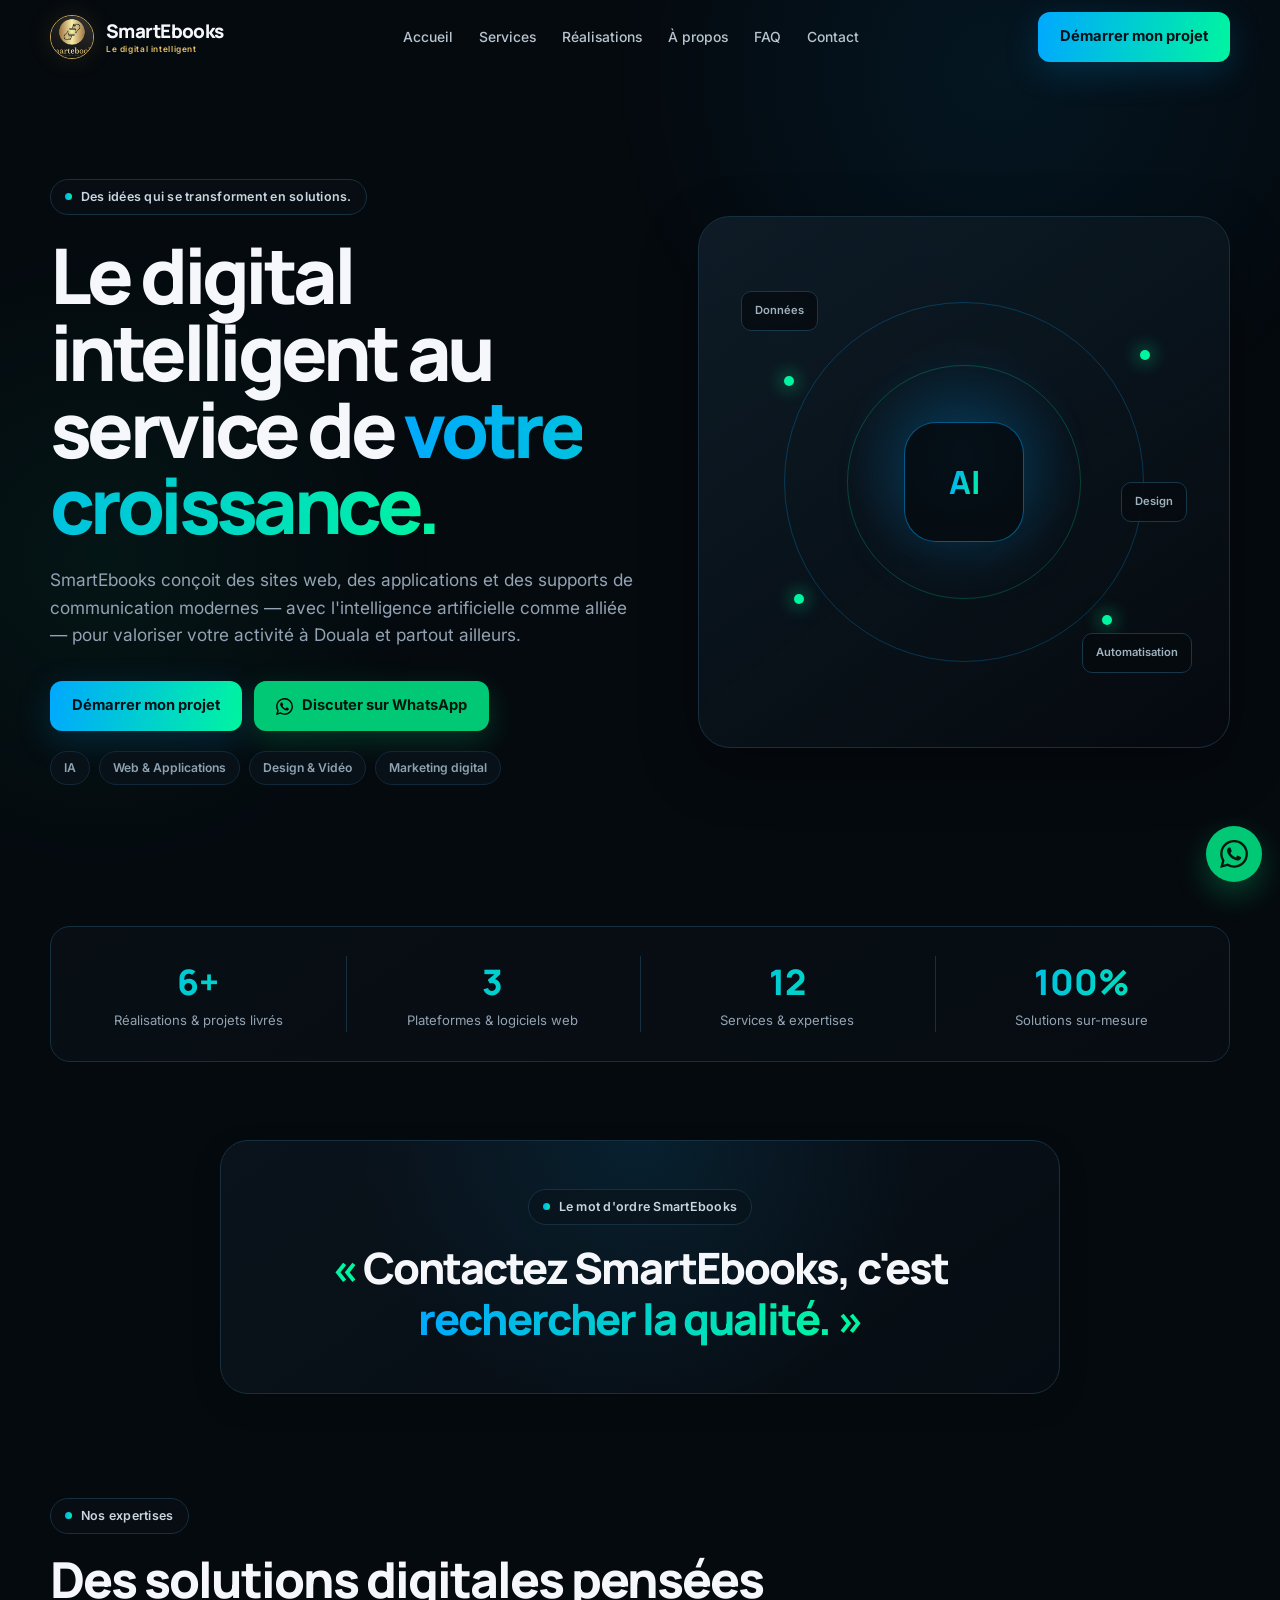
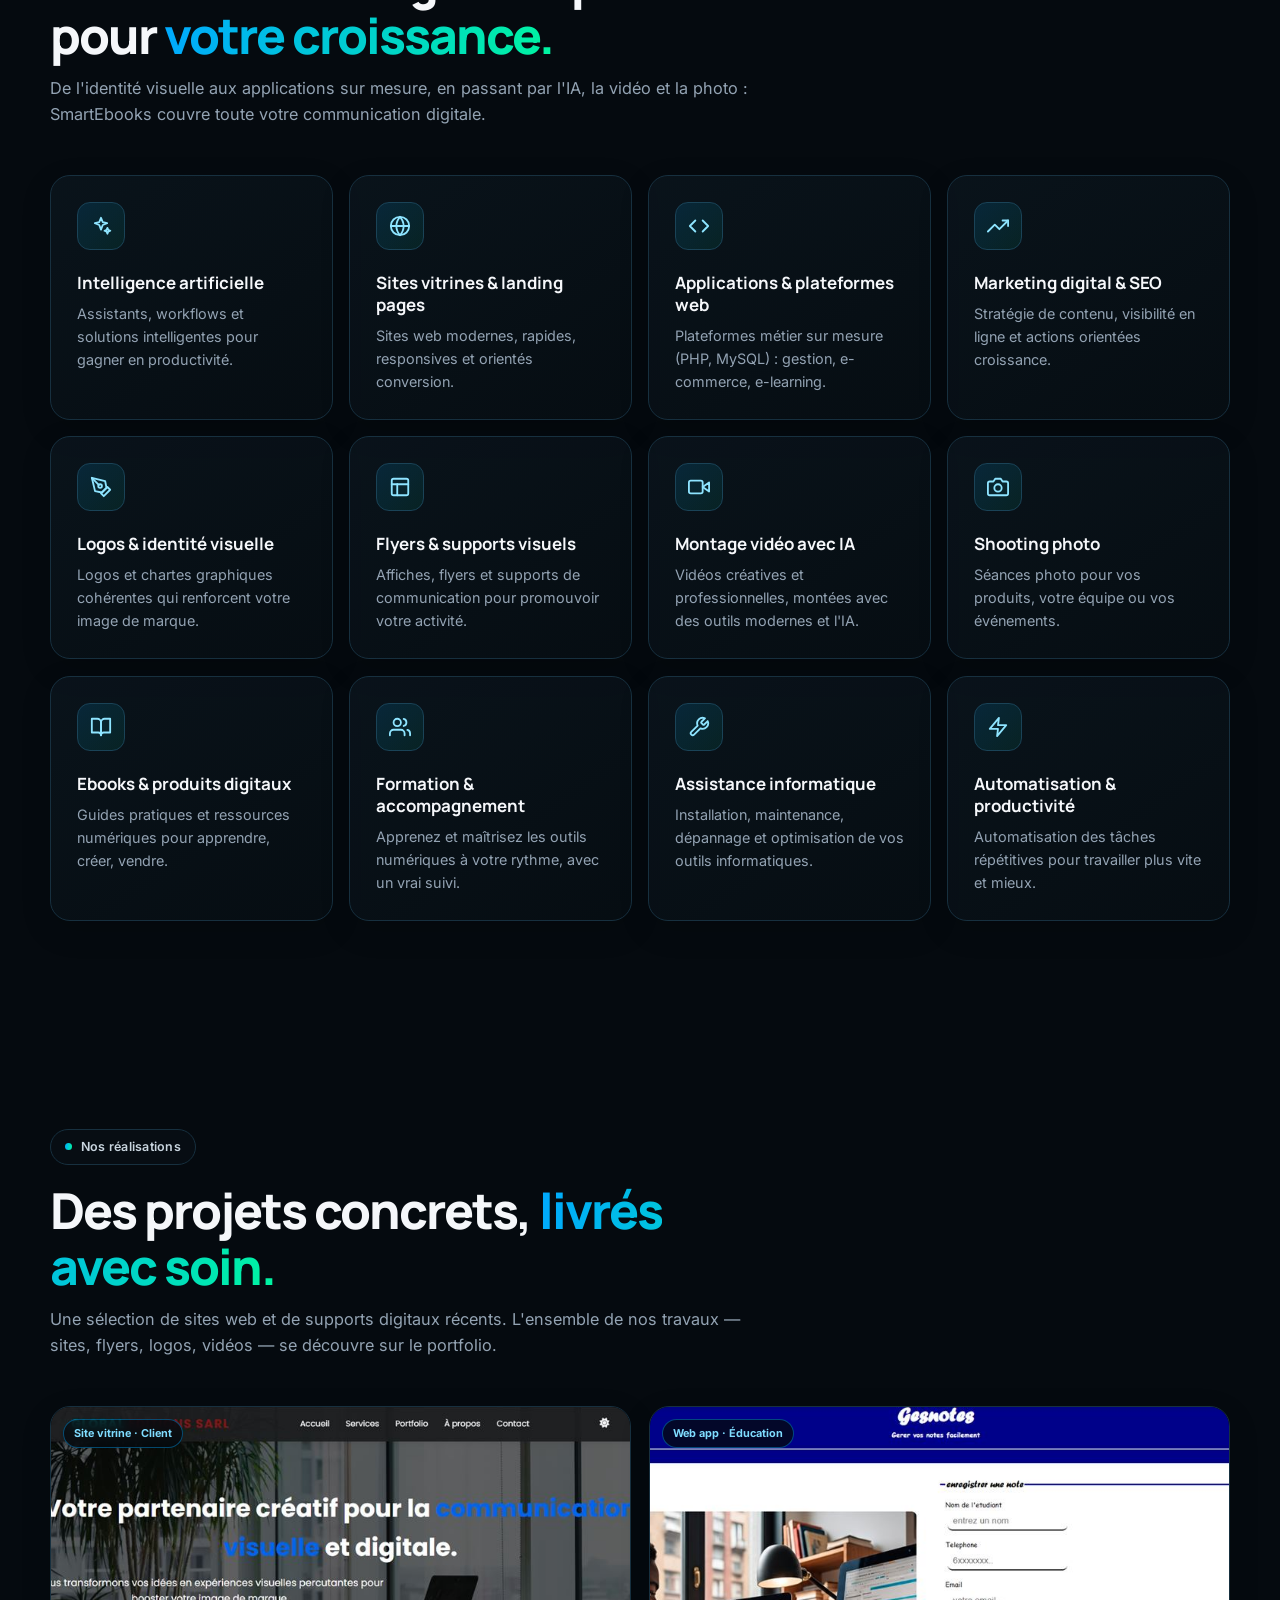
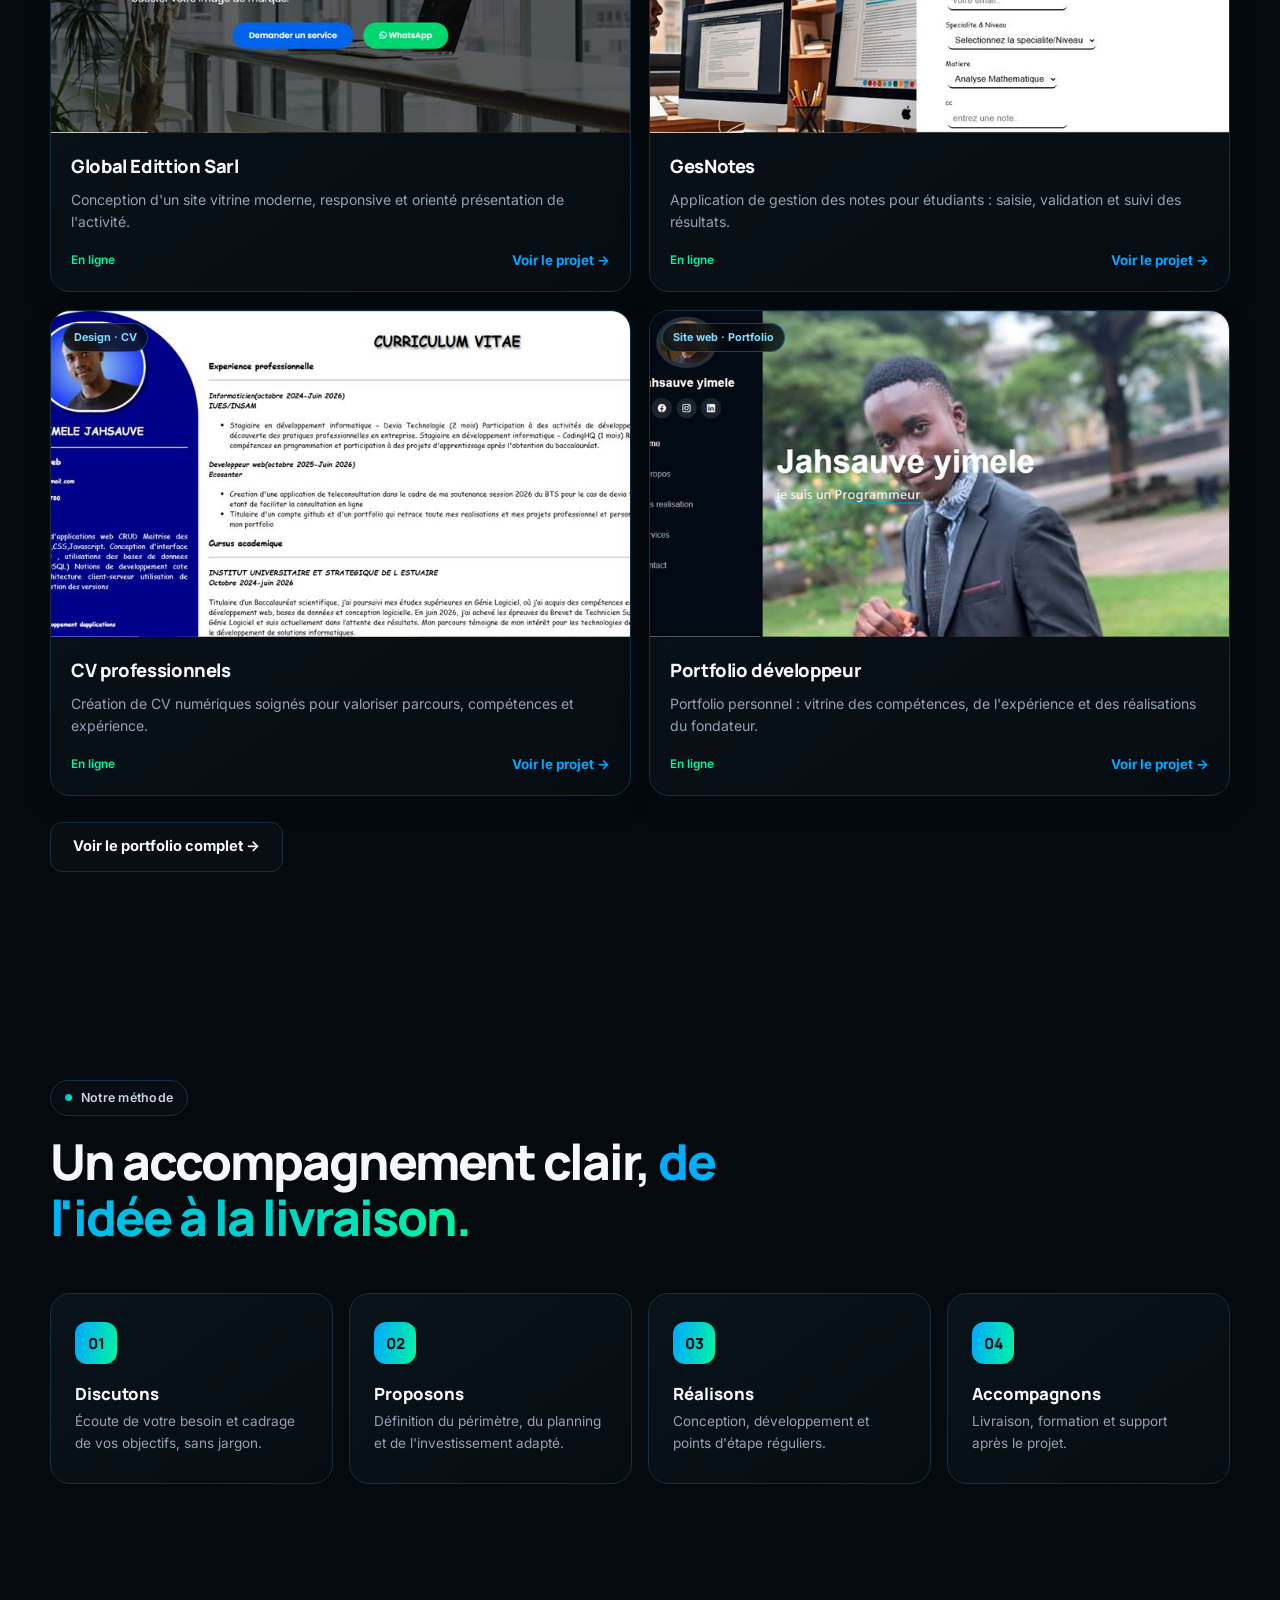
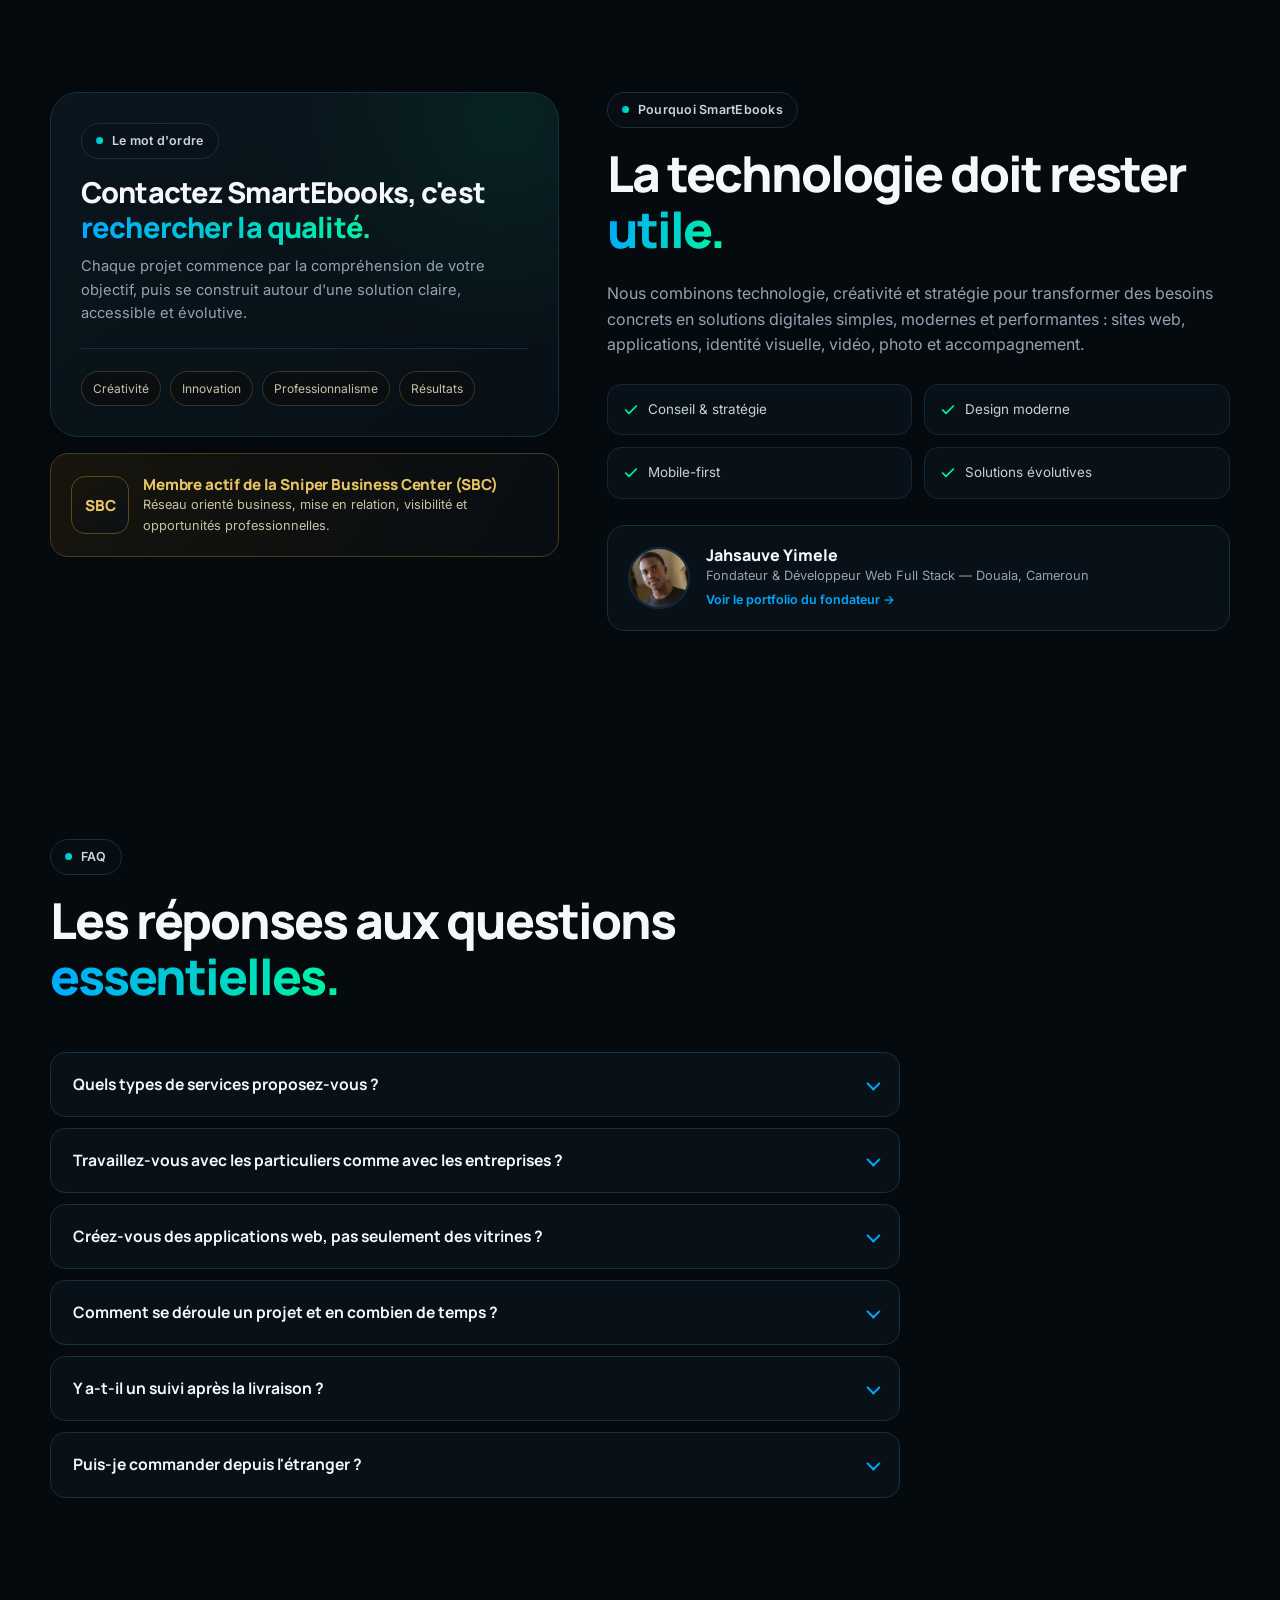
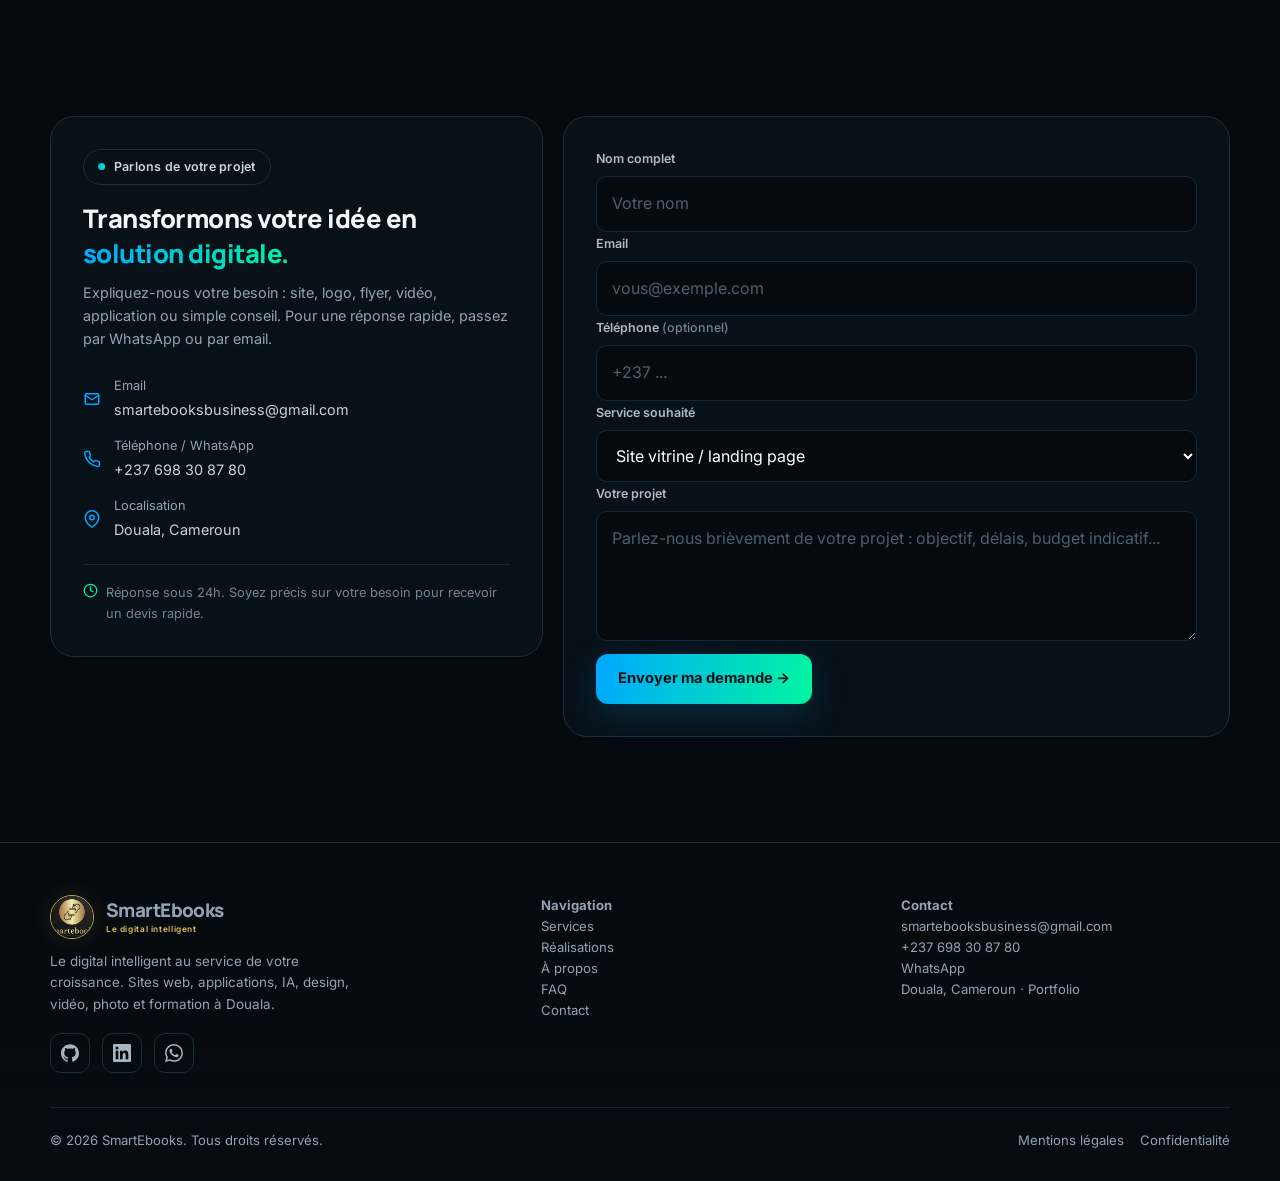
==== commit ef747841: "Contact : envoi des demandes via Formspree (email) avec repli WhatsApp" ====
--- a/index.html
+++ b/index.html
@@ -438,7 +438,7 @@
     </div>
 
     <div class="box reveal">
-      <form id="contactForm">
+      <form id="contactForm" action="https://formspree.io/f/xdeorygr" method="POST">
         <div class="field">
           <label for="nom">Nom complet</label>
           <input id="nom" name="nom" type="text" placeholder="Votre nom" required autocomplete="name" />
@@ -453,6 +453,7 @@
         </div>
         <div class="field">
           <label for="service">Service souhaité</label>
+          <input type="text" name="_gotcha" hidden tabindex="-1" autocomplete="off" />
           <select id="service" name="service">
             <option>Site vitrine / landing page</option>
             <option>Application / plateforme web</option>
@@ -475,10 +476,7 @@
         </div>
         <button class="btn btn-primary form-cta" type="submit">Envoyer ma demande →</button>
 
-        <p class="form-success" id="formSuccess" role="status">
-          <svg viewBox="0 0 24 24" aria-hidden="true"><polyline points="20 6 9 17 4 12"/></svg>
-          Votre demande est prête. WhatsApp s'est ouvert (ou <a href="#" id="fallbackLink">cliquez ici</a> si ce n'est pas le cas) — il ne reste qu'à appuyer sur « Envoyer ».
-        </p>
+        <p class="form-success" id="formSuccess" role="status" aria-live="polite"></p>
       </form>
     </div>
   </div>
--- a/css/style.css
+++ b/css/style.css
@@ -402,6 +402,9 @@
 .form-success a{color:var(--green);font-weight:700;text-decoration:underline}
 .form-success.show{display:block}
 .form-success svg{width:16px;height:16px;vertical-align:-3px;margin-right:6px;color:var(--green)}
+.form-success.error{border-color:rgba(255,150,130,.45);background:rgba(255,120,110,.08);color:#FFD8D0}
+.form-success.error a{color:#FF8A7A}
+.form-success.error svg{color:#FF8A7A}
 
 /* ---------- Footer ---------- */
 footer{padding:52px 0 30px;border-top:1px solid var(--border);color:var(--muted);font-size:.82rem;background:linear-gradient(180deg,transparent,rgba(8,14,20,.6))}
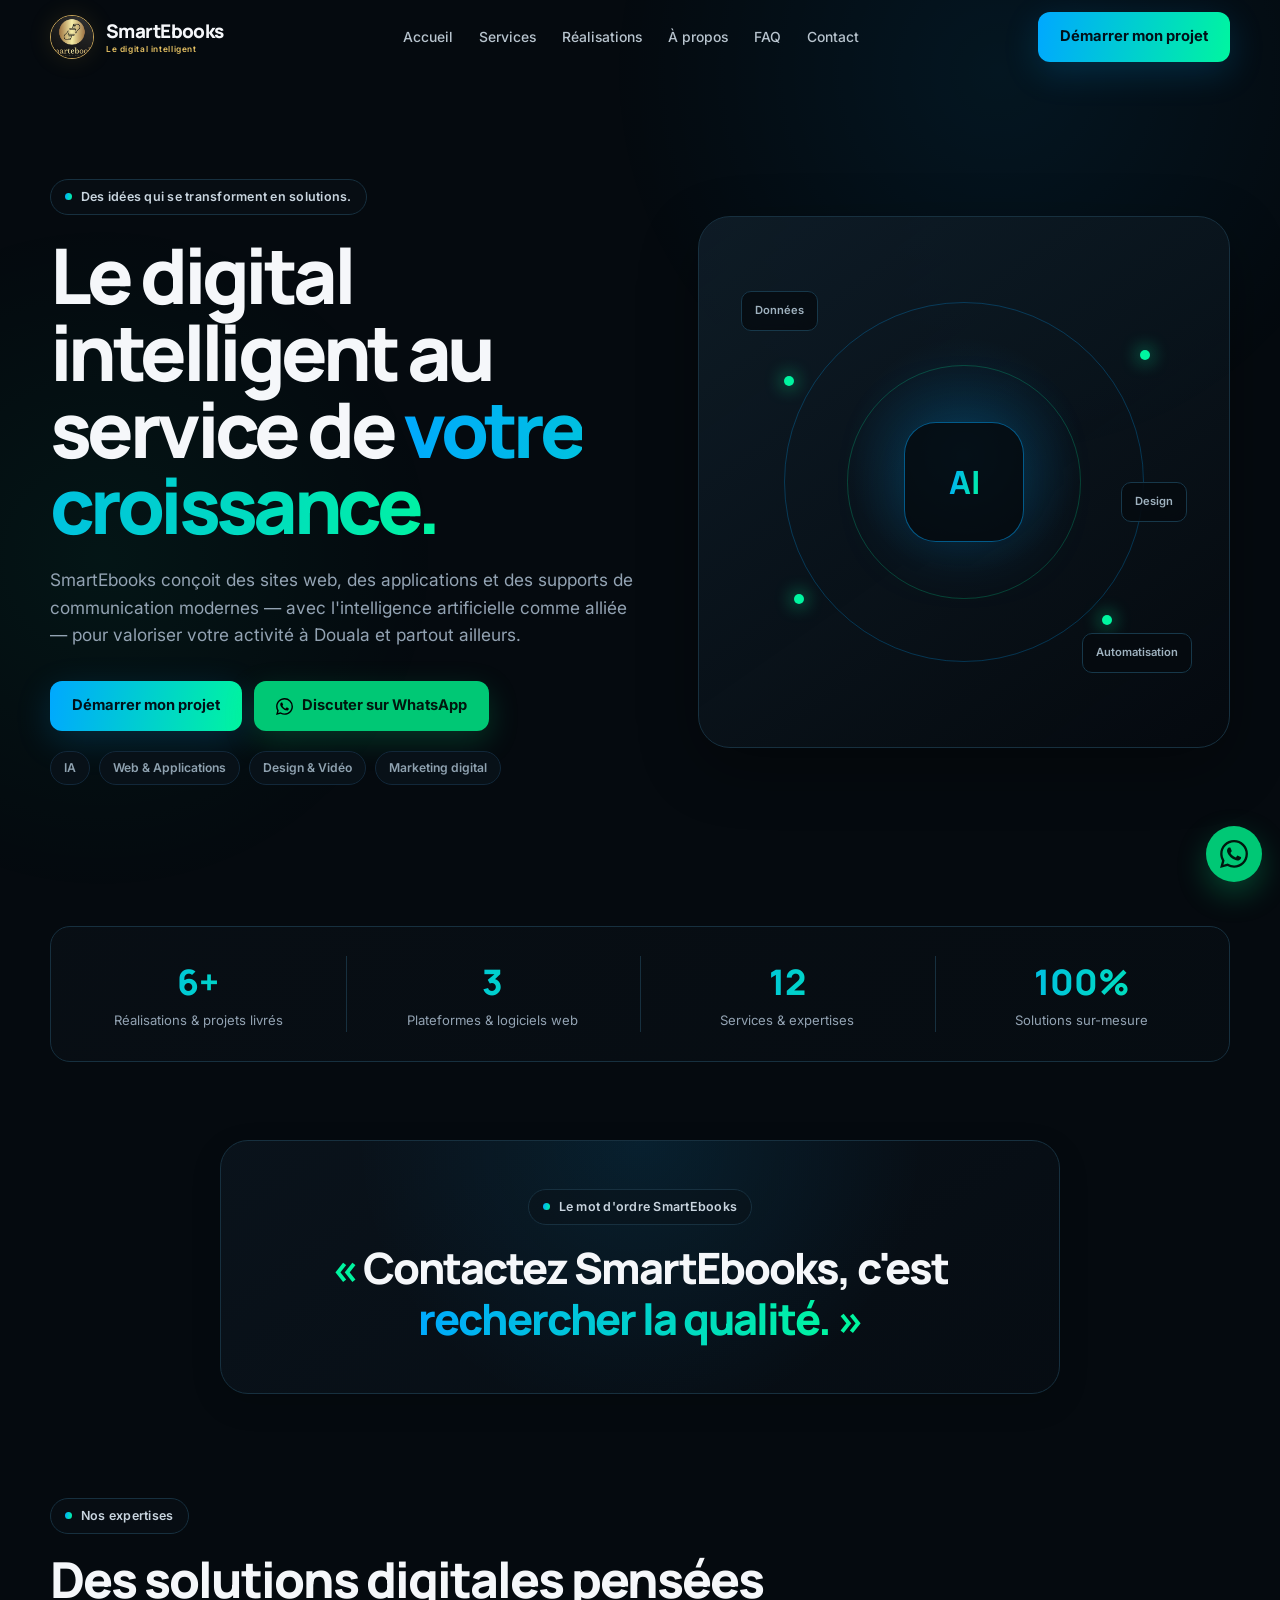
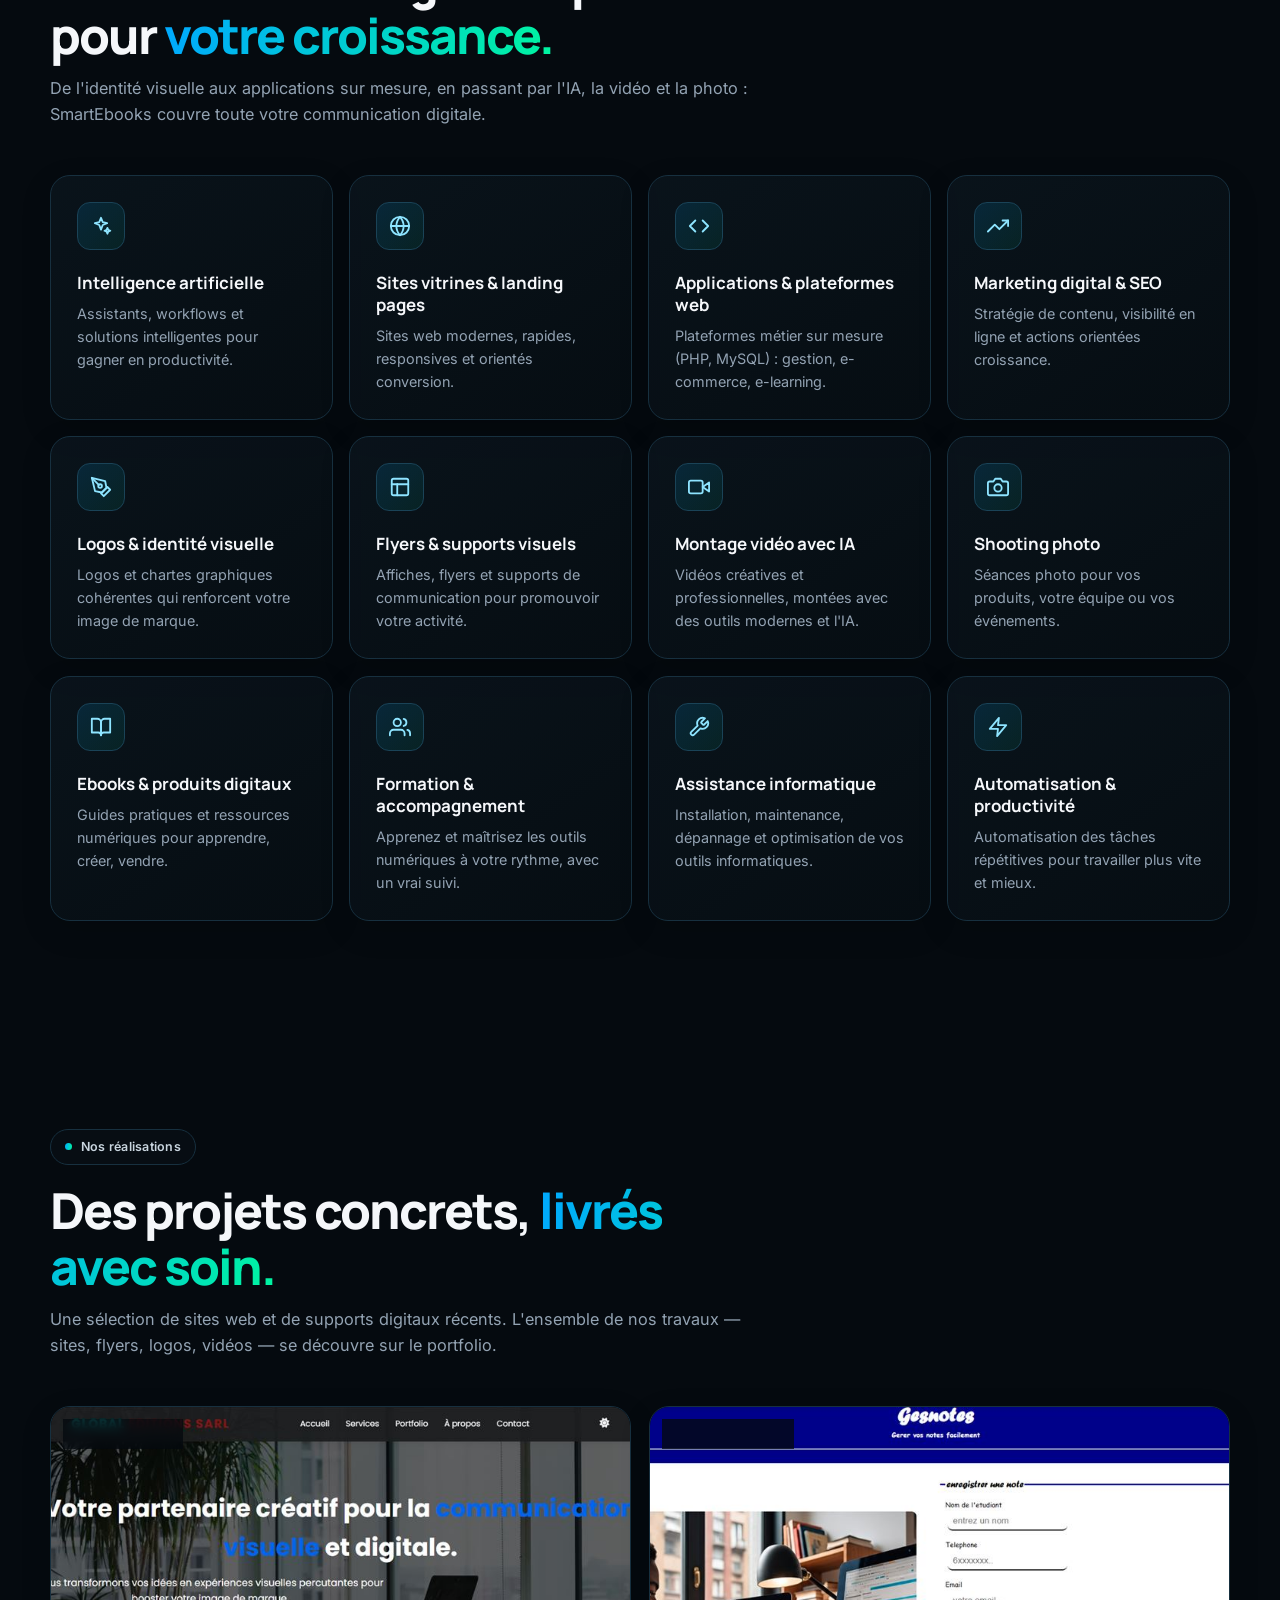
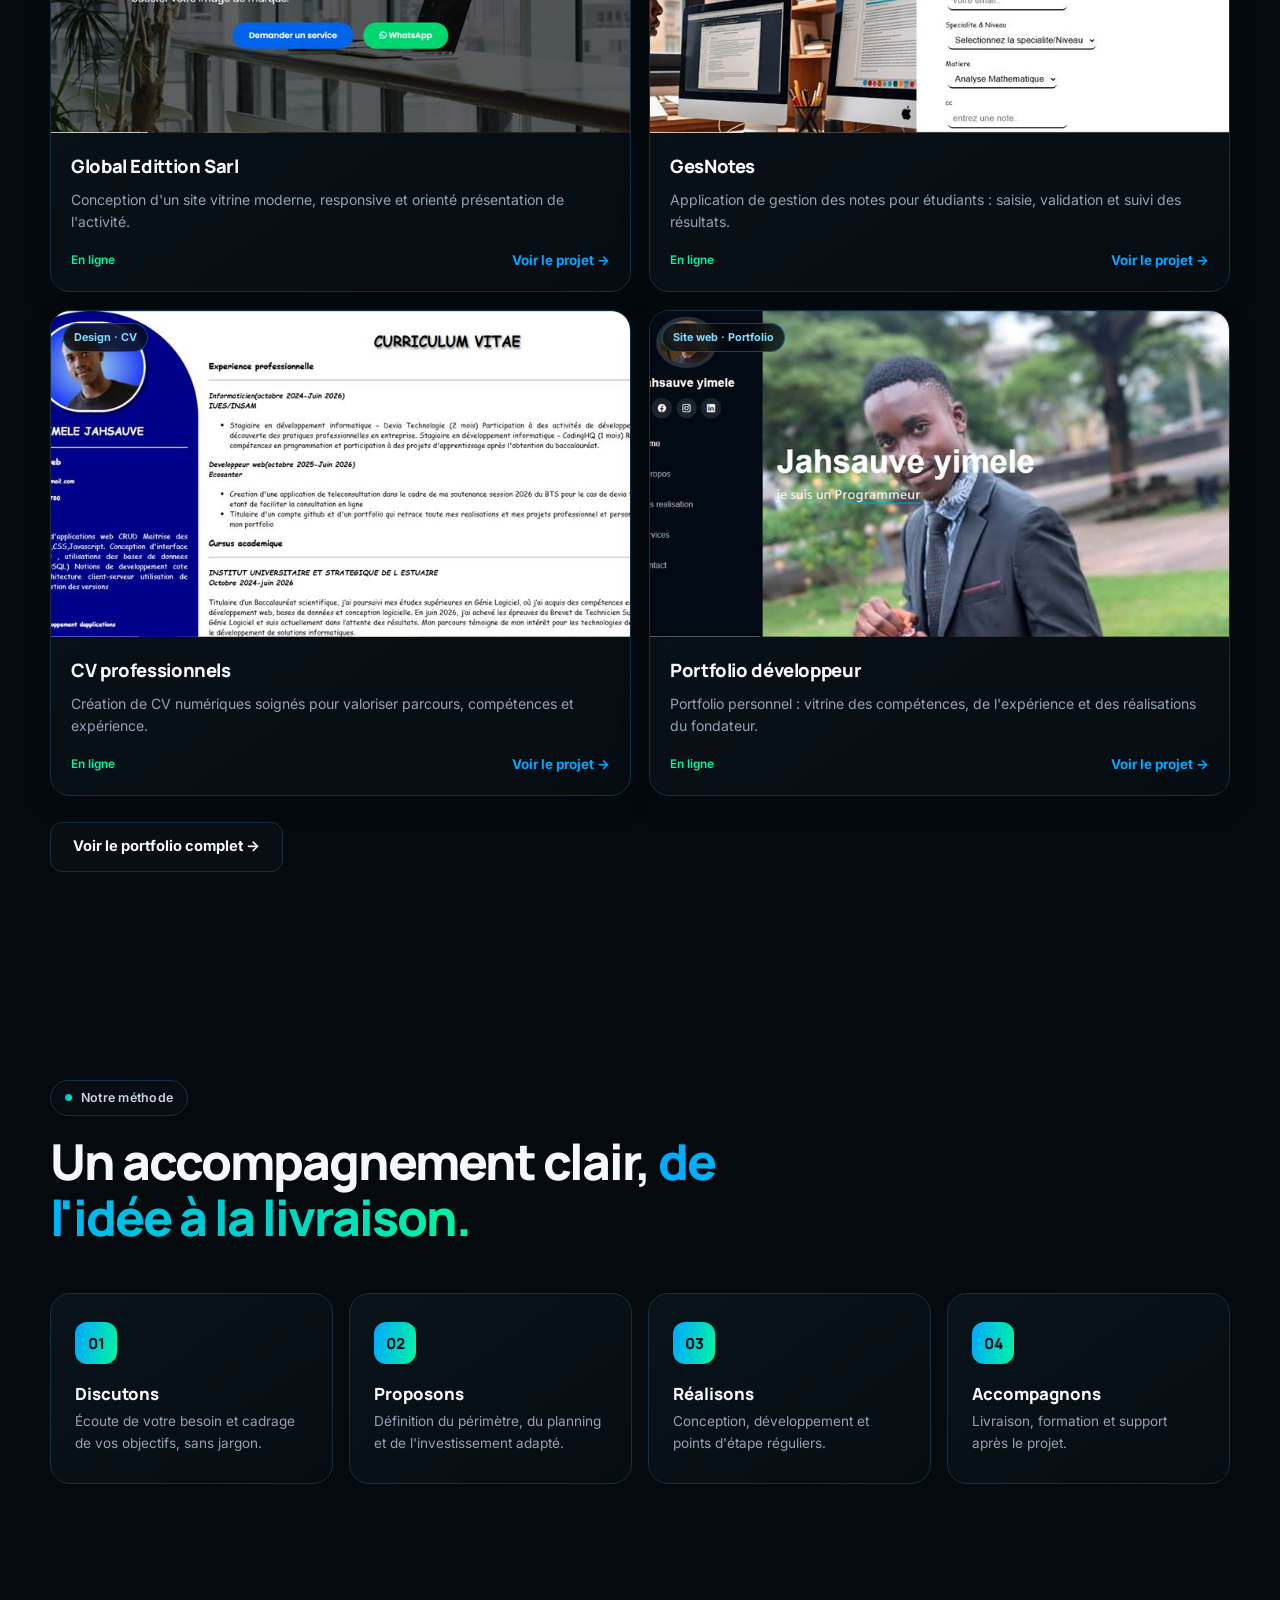
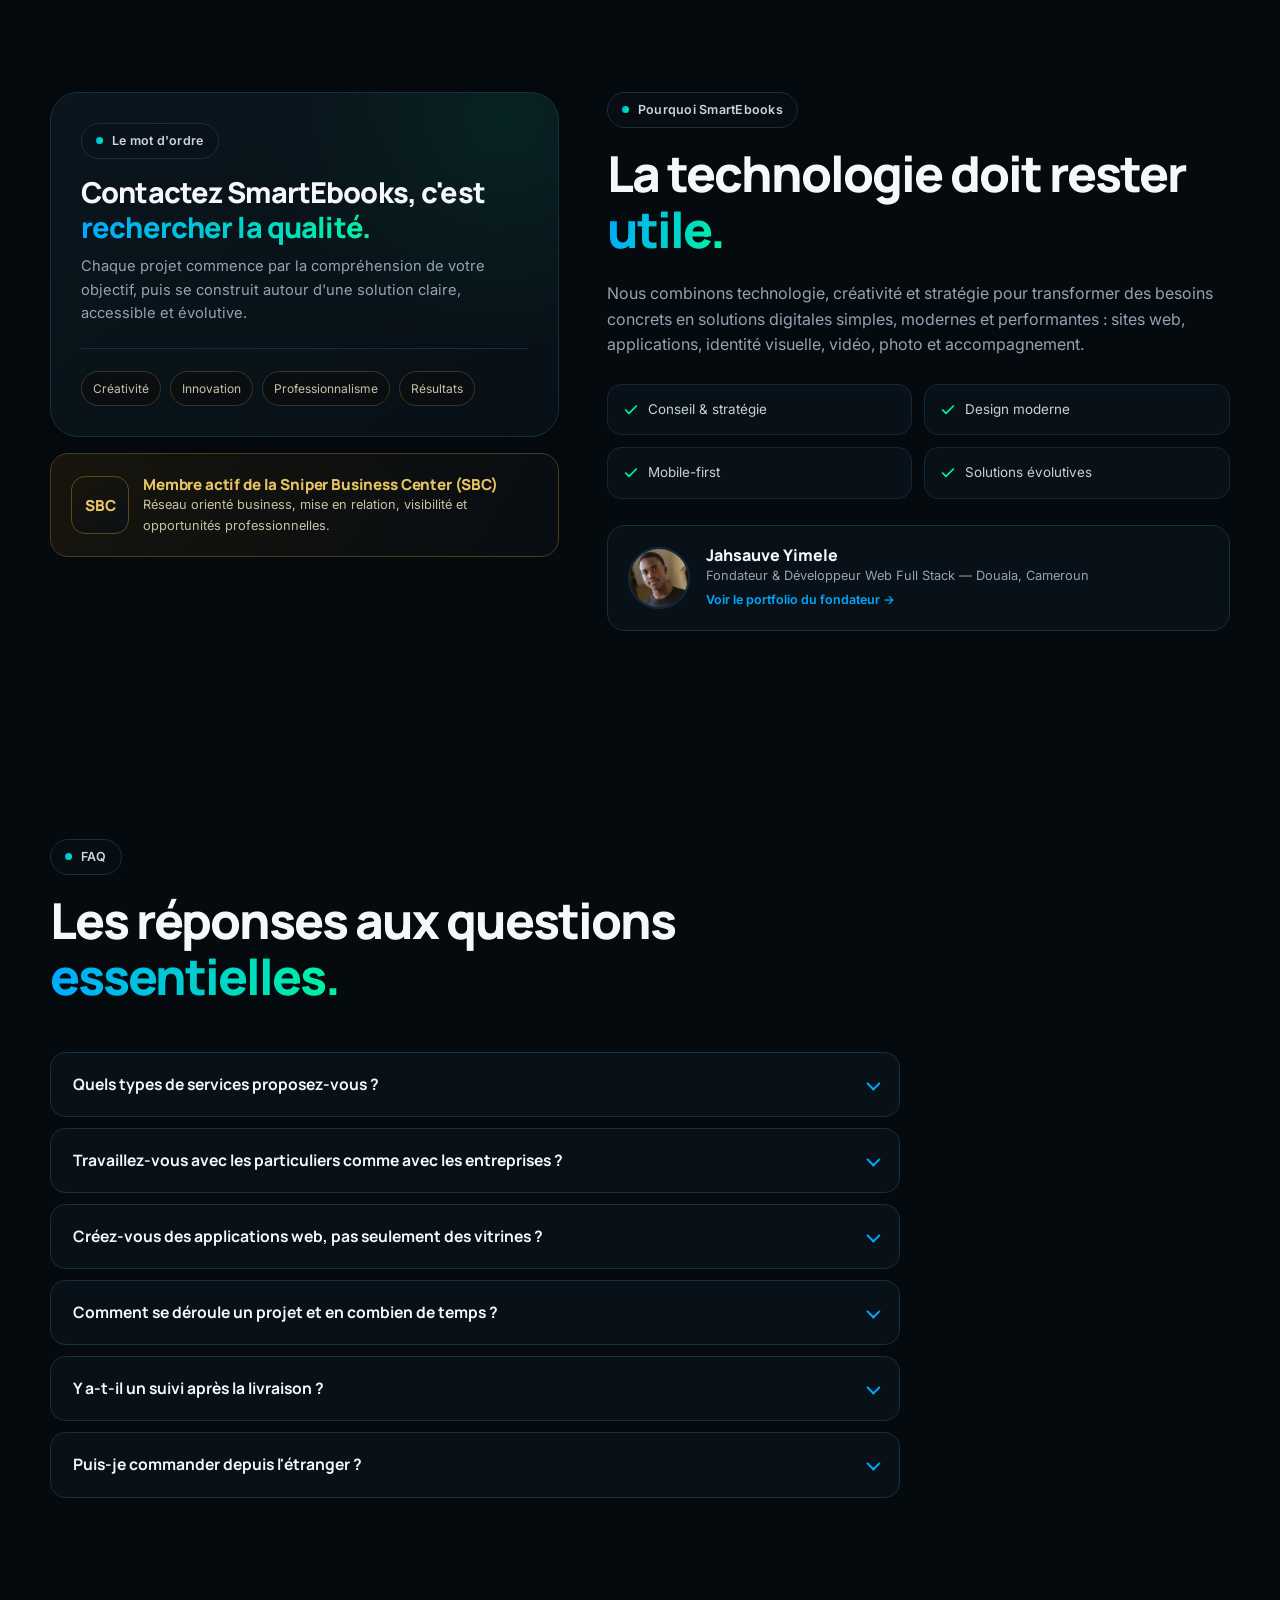
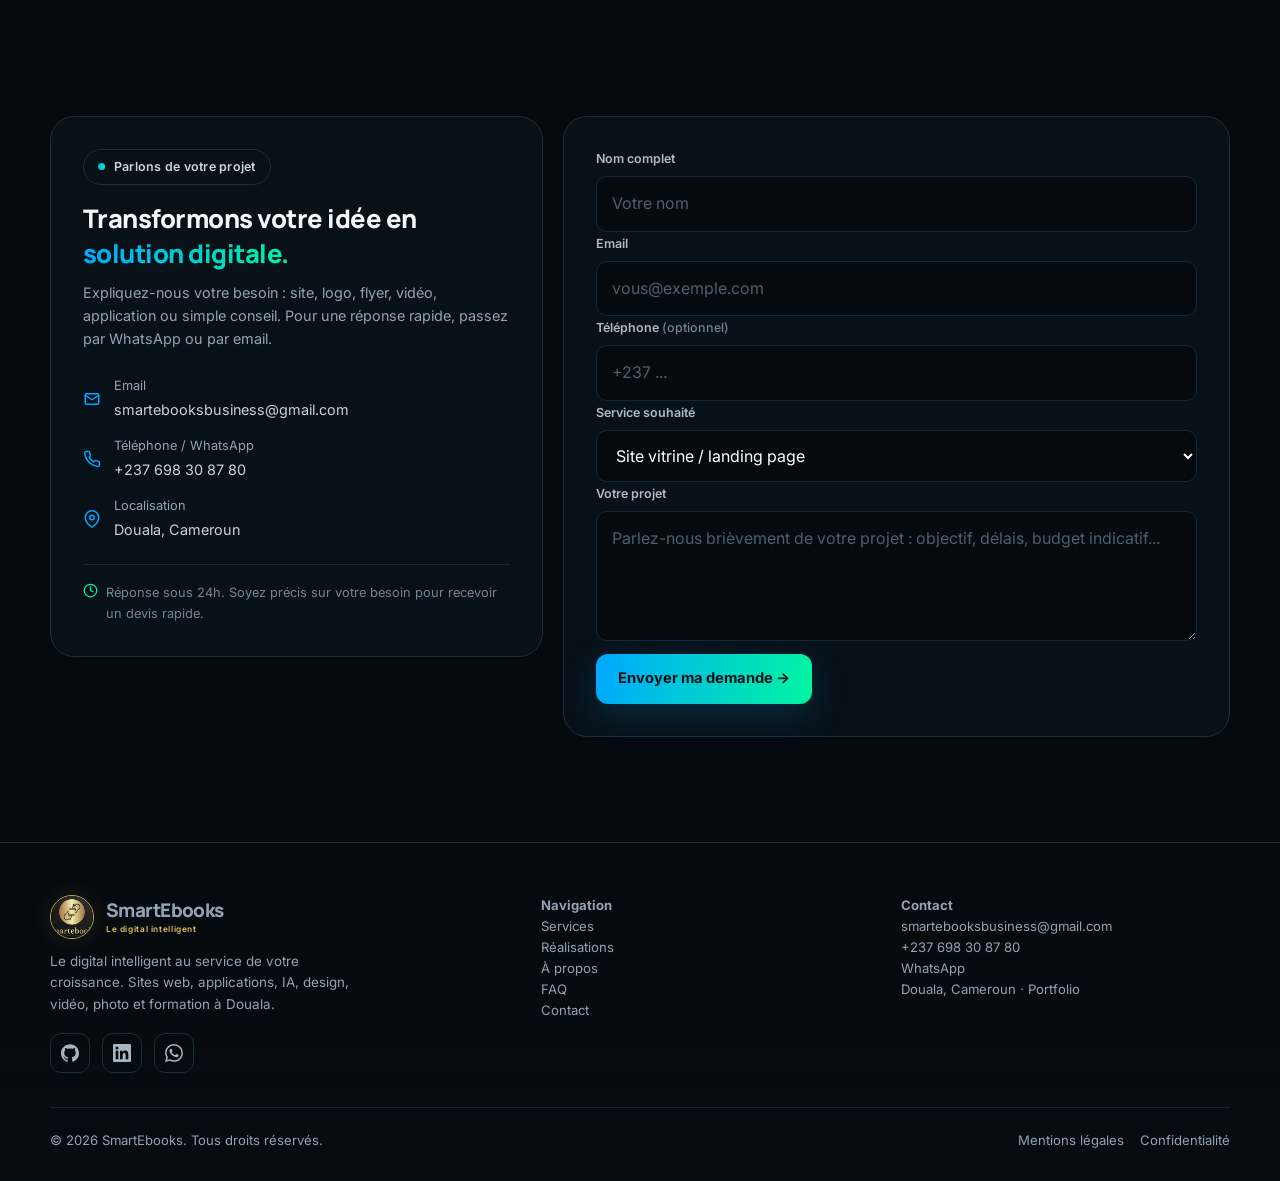
==== commit f7bef7ca: "Rediriger le SEO (canonical, og, sitemap, robots) vers Netlify" ====
--- a/index.html
+++ b/index.html
@@ -12,18 +12,18 @@
   <meta name="theme-color" content="#050A0F" />
 
   <!-- ===== Partage sur les réseaux : remplacez le domaine par le vôtre après mise en ligne ===== -->
-  <link rel="canonical" href="https://www.votre-domaine.fr/" />
+  <link rel="canonical" href="https://smartebooks.netlify.app/" />
   <meta property="og:type" content="website" />
   <meta property="og:site_name" content="SmartEbooks" />
   <meta property="og:title" content="SmartEbooks — Le digital intelligent au service de votre croissance" />
   <meta property="og:description" content="Sites web, applications, IA, logos, flyers, vidéo, photo, formation et assistance. Contactez SmartEbooks, c'est rechercher la qualité." />
-  <meta property="og:url" content="https://www.votre-domaine.fr/" />
-  <meta property="og:image" content="https://www.votre-domaine.fr/assets/favicon/og-image.jpg" />
+  <meta property="og:url" content="https://smartebooks.netlify.app/" />
+  <meta property="og:image" content="https://smartebooks.netlify.app/assets/favicon/og-image.jpg" />
   <meta property="og:locale" content="fr_FR" />
   <meta name="twitter:card" content="summary_large_image" />
   <meta name="twitter:title" content="SmartEbooks — Le digital intelligent au service de votre croissance" />
   <meta name="twitter:description" content="Sites web, applications, IA, design, vidéo et formation digitale à Douala." />
-  <meta name="twitter:image" content="https://www.votre-domaine.fr/assets/favicon/og-image.jpg" />
+  <meta name="twitter:image" content="https://smartebooks.netlify.app/assets/favicon/og-image.jpg" />
 
   <!-- ===== Favicons ===== -->
   <link rel="icon" type="image/png" sizes="32x32" href="assets/favicon/favicon-32.png" />
@@ -46,7 +46,7 @@
     "name": "SmartEbooks",
     "slogan": "Contactez SmartEbooks, c'est rechercher la qualité.",
     "description": "Solutions digitales : sites web, applications web, intelligence artificielle, marketing digital, logos, flyers, montage vidéo avec IA, shooting photo, formation et assistance informatique.",
-    "url": "https://www.votre-domaine.fr/",
+    "url": "https://smartebooks.netlify.app/",
     "telephone": "+237698308780",
     "email": "smartebooksbusiness@gmail.com",
     "address": {
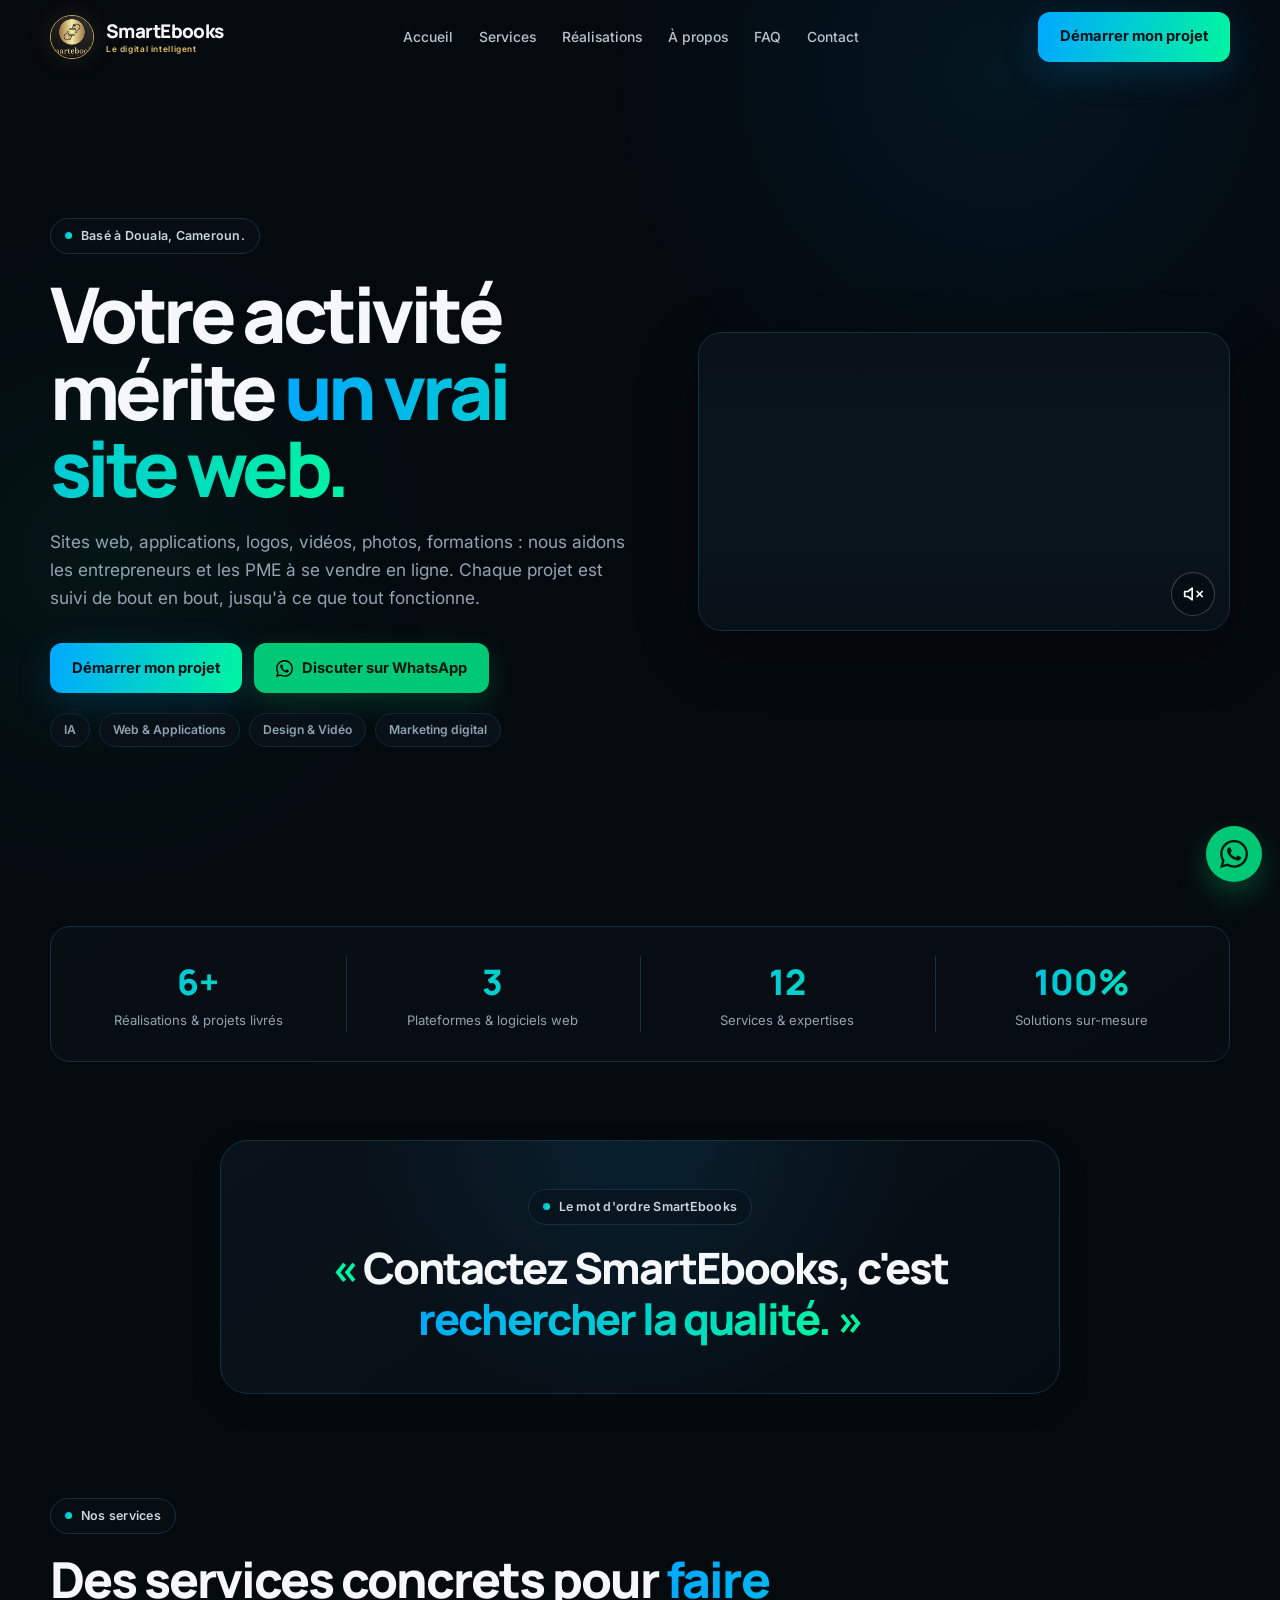
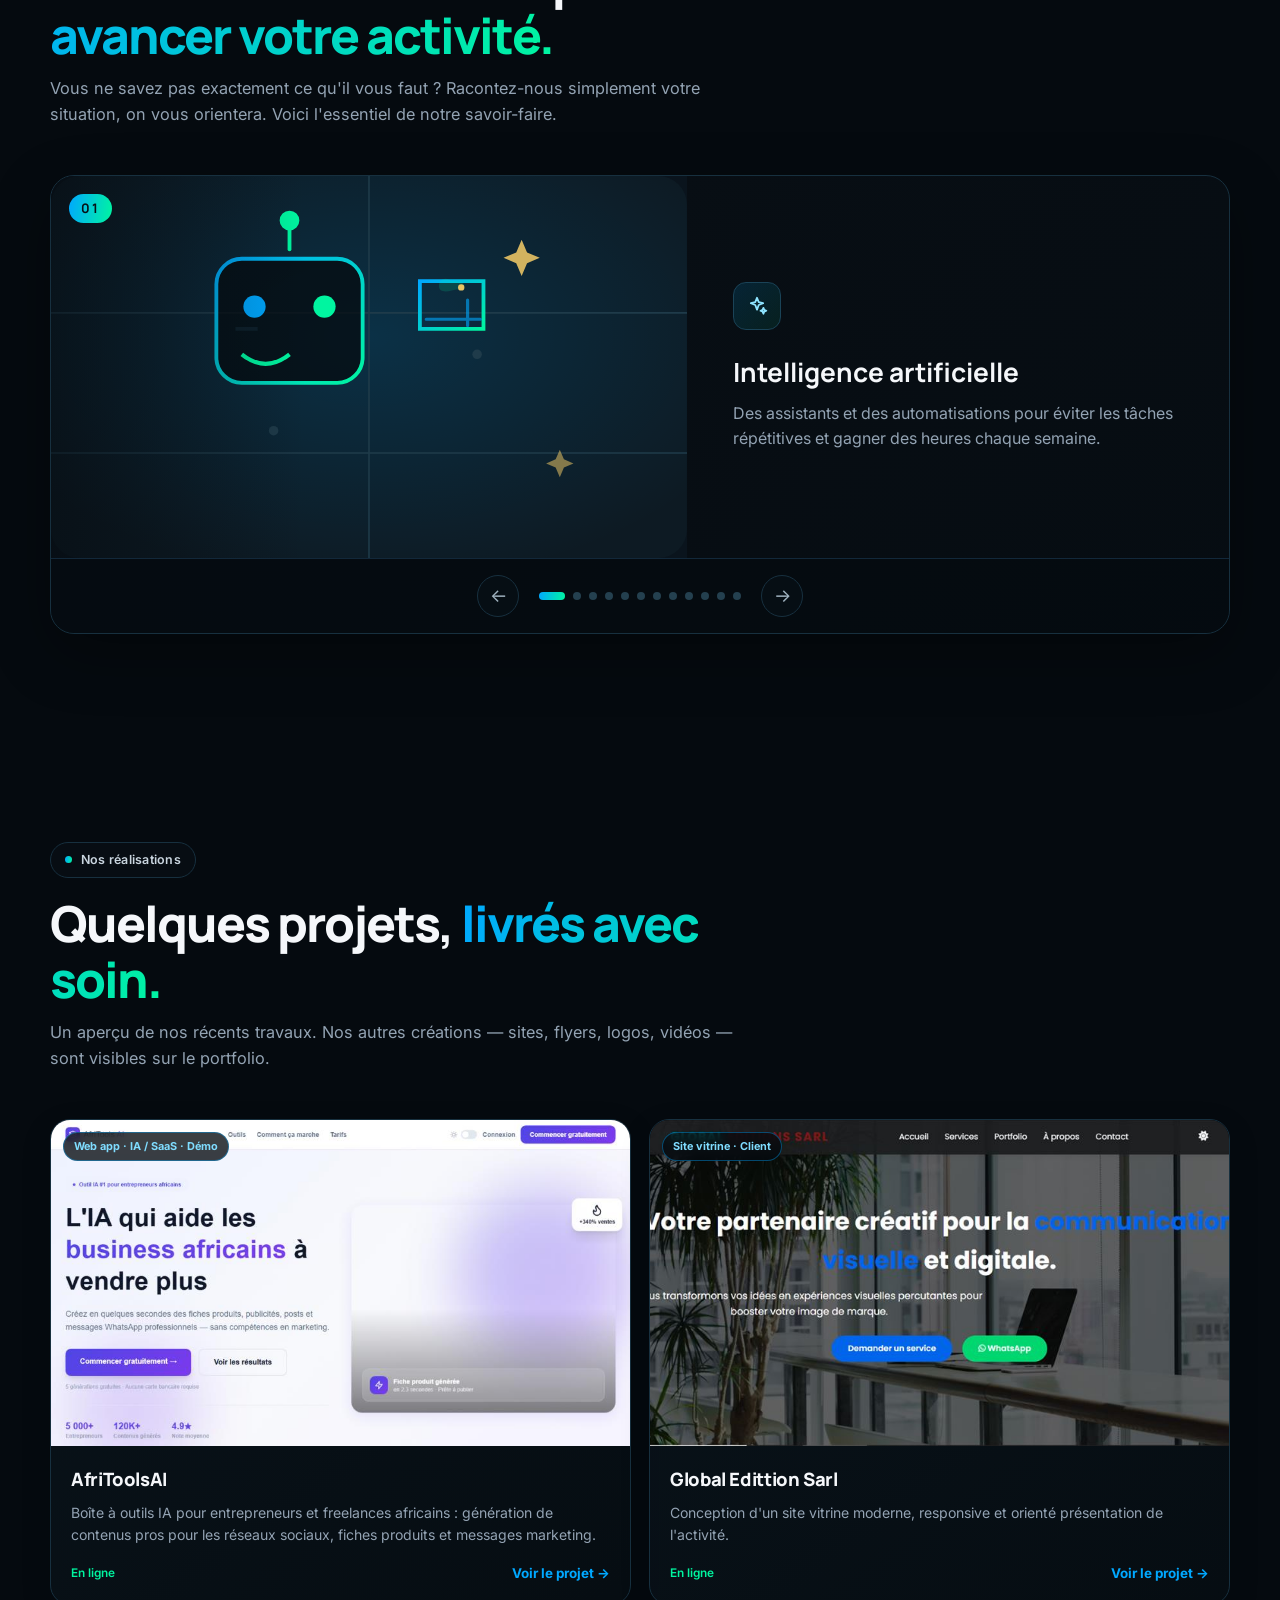
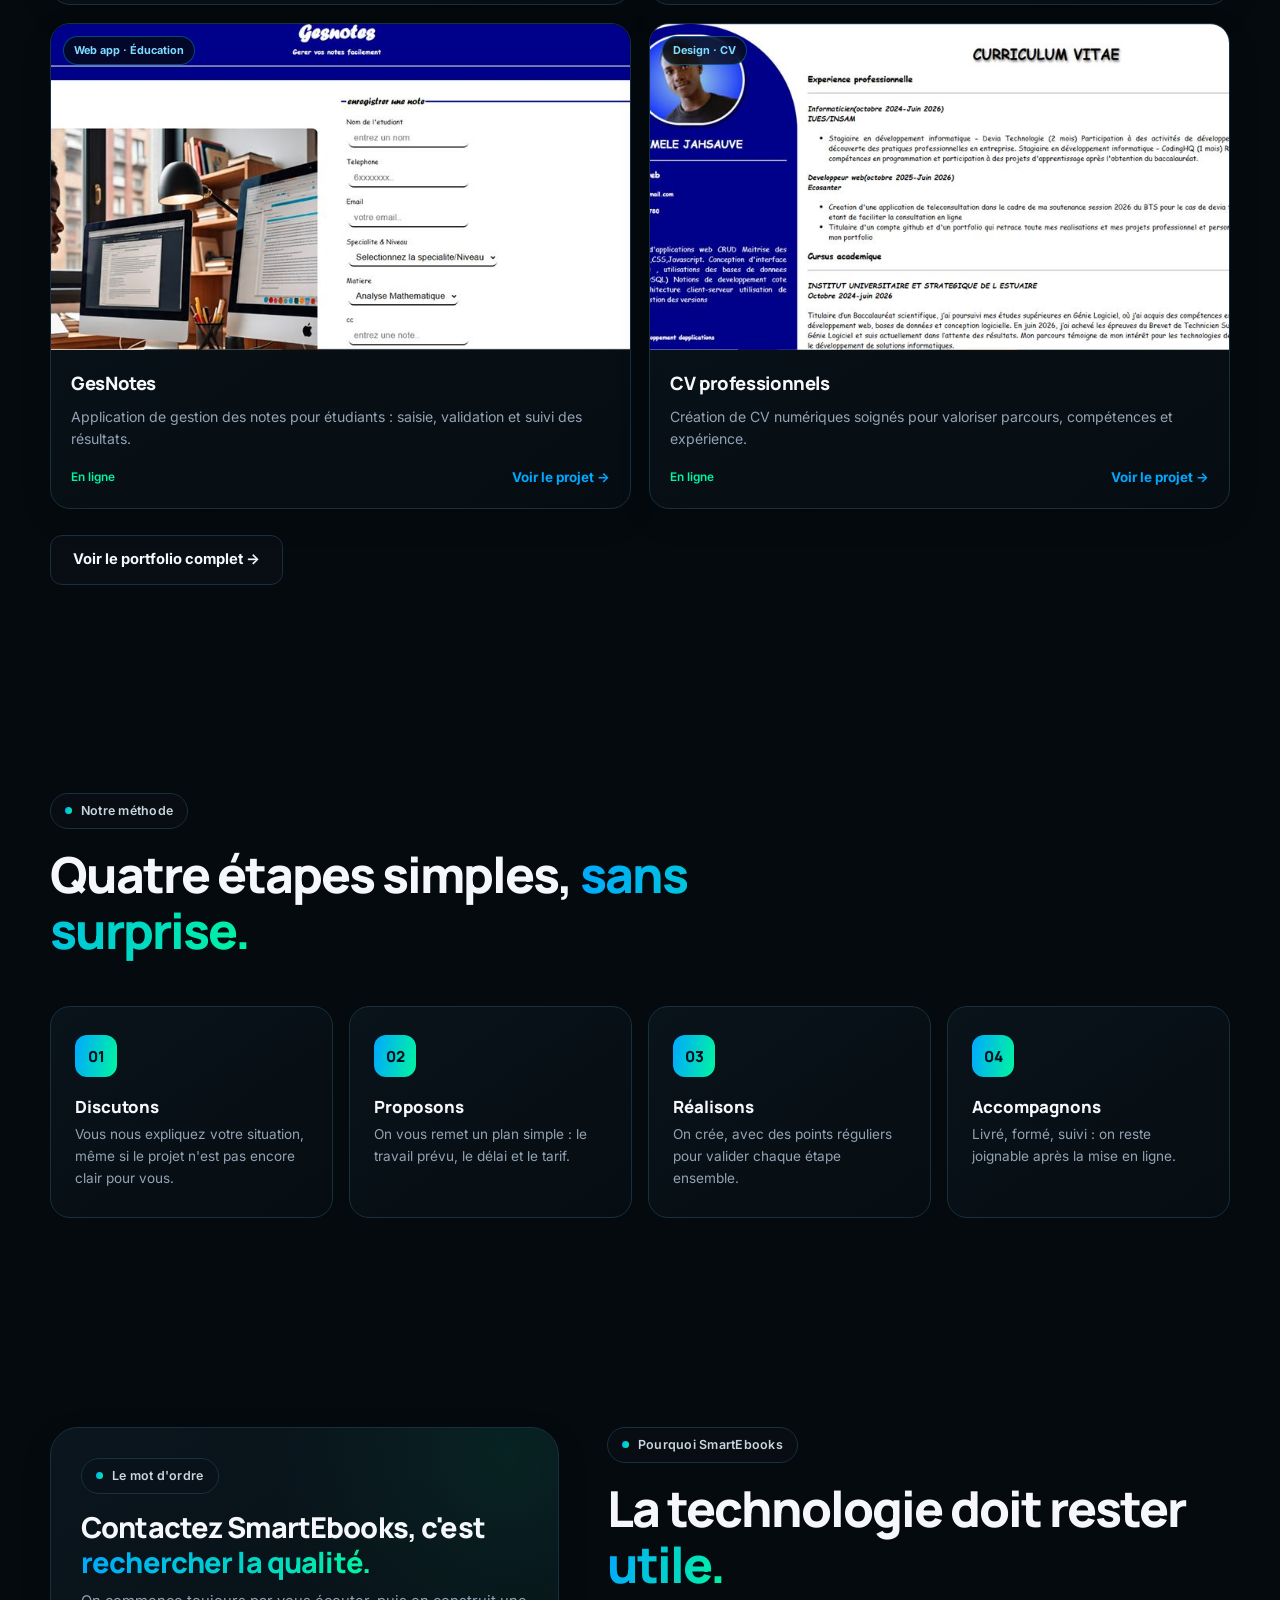
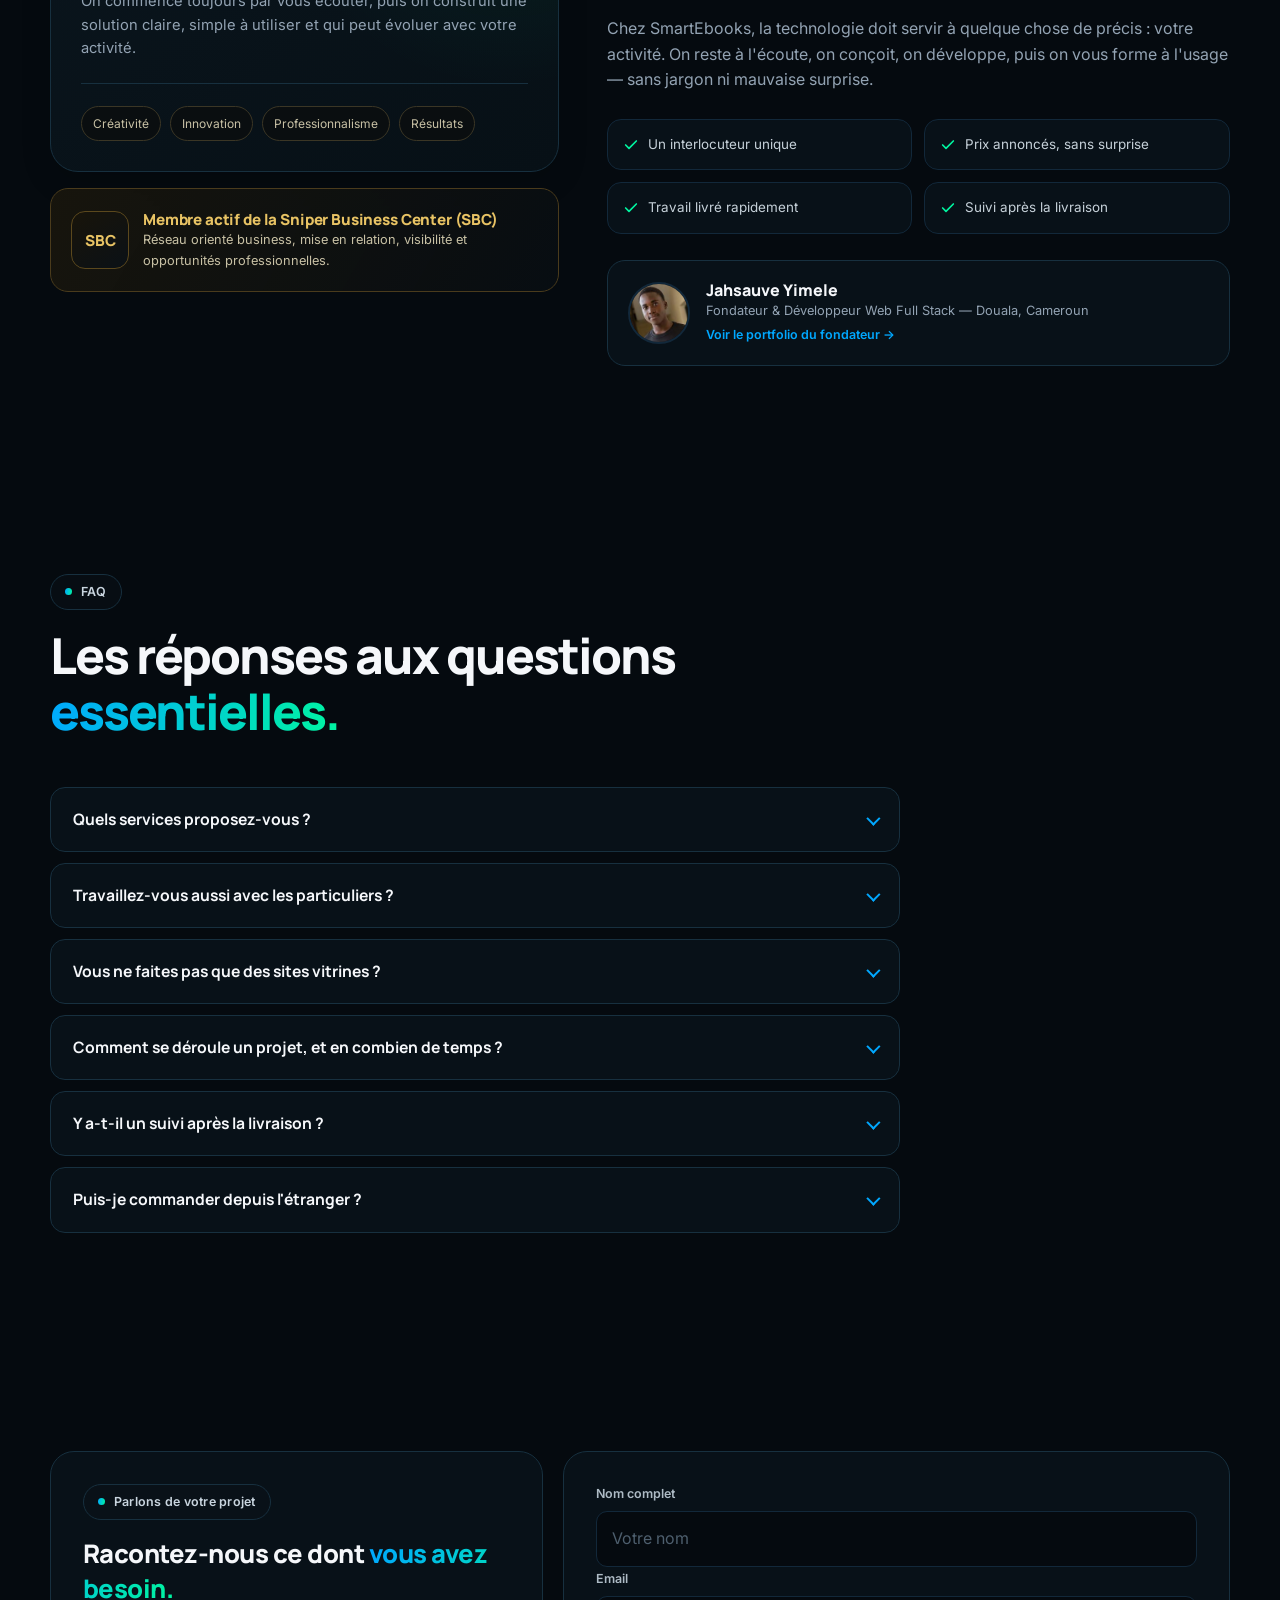
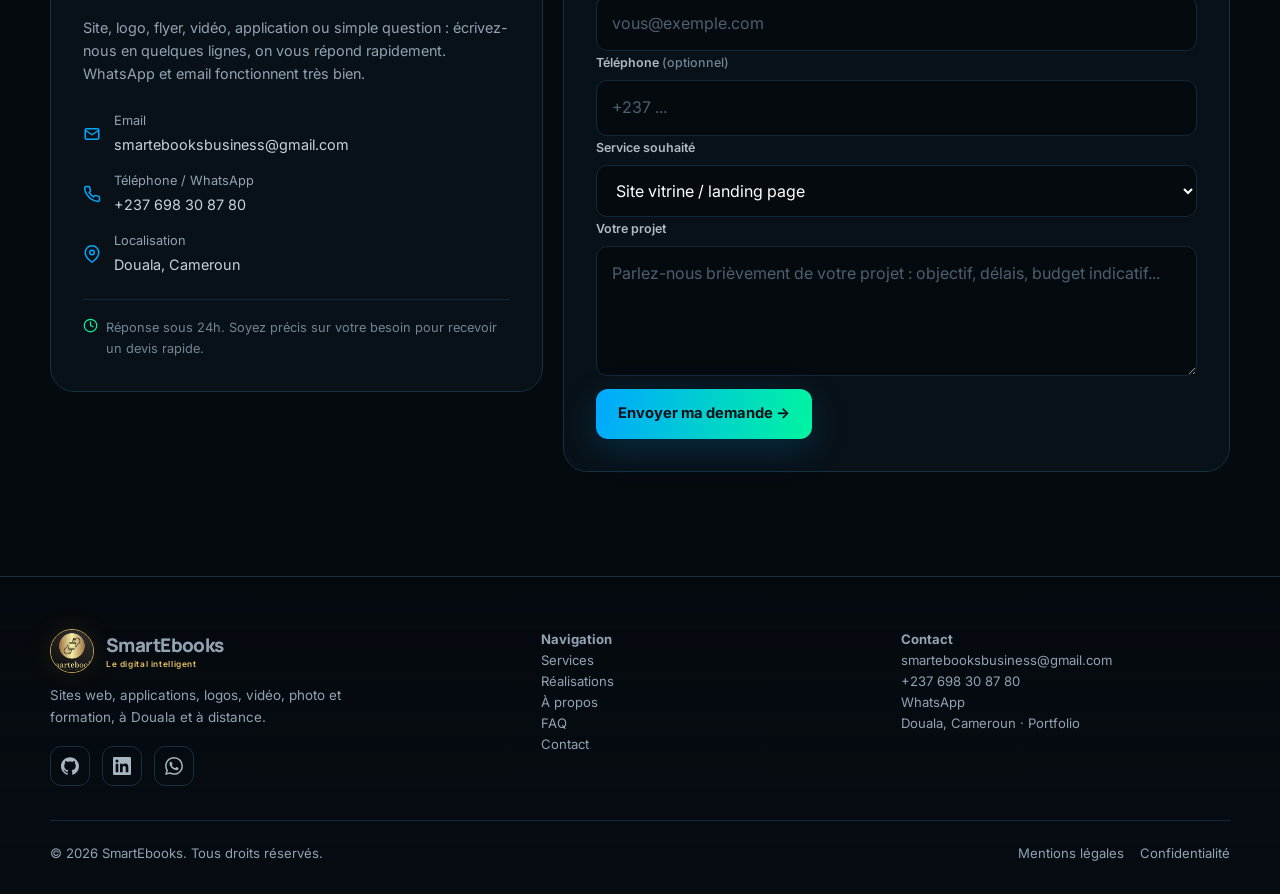
==== commit 2e4adcf7: "Contenu humanisé, carrousel de services, vidéo héros et pages légales professionnalisées" ====
--- a/index.html
+++ b/index.html
@@ -6,7 +6,7 @@
 
   <!-- ===== SEO ===== -->
   <title>SmartEbooks — Sites web, IA & services digitaux à Douala | Contactez SmartEbooks, c'est rechercher la qualité</title>
-  <meta name="description" content="SmartEbooks à Douala : sites vitrines, applications web, intelligence artificielle, logos, flyers, montage vidéo avec IA, shooting photo, formation et assistance informatique. Le digital intelligent au service de votre croissance." />
+  <meta name="description" content="SmartEbooks à Douala : sites vitrines, applications web, intelligence artificielle, logos, flyers, montage vidéo, shooting photo, formation et assistance informatique. Contactez SmartEbooks, c'est rechercher la qualité." />
   <meta name="author" content="SmartEbooks" />
   <meta name="robots" content="index, follow" />
   <meta name="theme-color" content="#050A0F" />
@@ -45,7 +45,7 @@
     "@type": "ProfessionalService",
     "name": "SmartEbooks",
     "slogan": "Contactez SmartEbooks, c'est rechercher la qualité.",
-    "description": "Solutions digitales : sites web, applications web, intelligence artificielle, marketing digital, logos, flyers, montage vidéo avec IA, shooting photo, formation et assistance informatique.",
+    "description": "Solutions digitales : sites web, applications web, intelligence artificielle, marketing digital, logos, flyers, montage vidéo, shooting photo, formation et assistance informatique.",
     "url": "https://smartebooks.netlify.app/",
     "telephone": "+237698308780",
     "email": "smartebooksbusiness@gmail.com",
@@ -102,9 +102,9 @@
 <section class="hero" id="accueil">
   <div class="container hero-grid">
     <div class="hero-copy reveal">
-      <span class="eyebrow">Des idées qui se transforment en solutions.</span>
-      <h1>Le digital intelligent au service de <span class="gradient">votre croissance.</span></h1>
-      <p>SmartEbooks conçoit des sites web, des applications et des supports de communication modernes — avec l'intelligence artificielle comme alliée — pour valoriser votre activité à Douala et partout ailleurs.</p>
+      <span class="eyebrow">Basé à Douala, Cameroun.</span>
+      <h1>Votre activité mérite <span class="gradient">un vrai site web.</span></h1>
+      <p>Sites web, applications, logos, vidéos, photos, formations : nous aidons les entrepreneurs et les PME à se vendre en ligne. Chaque projet est suivi de bout en bout, jusqu'à ce que tout fonctionne.</p>
       <div class="actions">
         <a class="btn btn-primary" href="#contact">Démarrer mon projet</a>
         <a class="btn btn-wa" target="_blank" rel="noopener" href="https://wa.me/237698308780?text=Bonjour%20SmartEbooks%20%F0%9F%91%8B%2C%20je%20souhaite%20en%20savoir%20plus%20sur%20vos%20services.">
@@ -117,12 +117,15 @@
       </div>
     </div>
 
-    <div class="ai-visual reveal" role="img" aria-label="Illustration abstraite : un cœur IA connecté à des données, l'automatisation et le design">
-      <div class="nodes" aria-hidden="true"><i class="node n1"></i><i class="node n2"></i><i class="node n3"></i><i class="node n4"></i></div>
-      <div class="data d1" aria-hidden="true">Données</div>
-      <div class="data d2" aria-hidden="true">Automatisation</div>
-      <div class="data d3" aria-hidden="true">Design</div>
-      <div class="core" aria-hidden="true"><span>AI</span></div>
+    <div class="ai-visual reveal" role="group" aria-label="Vidéo de présentation SmartEbooks : le digital intelligent au service de votre croissance">
+      <video class="ai-visual__video" id="heroVideo" autoplay muted loop playsinline preload="metadata">
+        <source src="assets/videos/publiciter.mp4" type="video/mp4" />
+      </video>
+      <div class="ai-visual__shade" aria-hidden="true"></div>
+      <button class="ai-visual__sound" id="videoSound" type="button" aria-pressed="false" aria-label="Activer le son">
+        <svg class="vol-off" viewBox="0 0 24 24" aria-hidden="true"><polygon points="11 5 6 9 2 9 2 15 6 15 11 19 11 5"/><line x1="23" y1="9" x2="17" y2="15"/><line x1="17" y1="9" x2="23" y2="15"/></svg>
+        <svg class="vol-on" viewBox="0 0 24 24" aria-hidden="true"><polygon points="11 5 6 9 2 9 2 15 6 15 11 19 11 5"/><path d="M19.07 4.93a10 10 0 0 1 0 14.14M15.54 8.46a5 5 0 0 1 0 7.07"/></svg>
+      </button>
     </div>
   </div>
 </section>
@@ -156,83 +159,127 @@
 <section class="section" id="services">
   <div class="container">
     <div class="section-head reveal">
-      <span class="eyebrow">Nos expertises</span>
-      <h2>Des solutions digitales pensées pour <span class="gradient">votre croissance.</span></h2>
-      <p>De l'identité visuelle aux applications sur mesure, en passant par l'IA, la vidéo et la photo : SmartEbooks couvre toute votre communication digitale.</p>
-    </div>
-
-    <div class="service-grid">
-      <article class="card reveal">
-        <div class="card__icon"><svg viewBox="0 0 24 24" aria-hidden="true"><path d="M12 3l1.9 4.8L18.7 9l-4.8 1.9L12 16l-1.9-5.1L5.3 9l4.8-1.2L12 3z"/><path d="M19 14l.9 2.3 2.3.9-2.3.9-.9 2.3-.9-2.3-2.3-.9 2.3-.9.9-2.3z"/></svg></div>
-        <h3>Intelligence artificielle</h3>
-        <p>Assistants, workflows et solutions intelligentes pour gagner en productivité.</p>
-      </article>
-
-      <article class="card reveal">
-        <div class="card__icon"><svg viewBox="0 0 24 24" aria-hidden="true"><circle cx="12" cy="12" r="10"/><line x1="2" y1="12" x2="22" y2="12"/><path d="M12 2a15.3 15.3 0 0 1 4 10 15.3 15.3 0 0 1-4 10 15.3 15.3 0 0 1-4-10 15.3 15.3 0 0 1 4-10z"/></svg></div>
-        <h3>Sites vitrines & landing pages</h3>
-        <p>Sites web modernes, rapides, responsives et orientés conversion.</p>
-      </article>
-
-      <article class="card reveal">
-        <div class="card__icon"><svg viewBox="0 0 24 24" aria-hidden="true"><polyline points="16 18 22 12 16 6"/><polyline points="8 6 2 12 8 18"/></svg></div>
-        <h3>Applications & plateformes web</h3>
-        <p>Plateformes métier sur mesure (PHP, MySQL) : gestion, e-commerce, e-learning.</p>
-      </article>
-
-      <article class="card reveal">
-        <div class="card__icon"><svg viewBox="0 0 24 24" aria-hidden="true"><polyline points="23 6 13.5 15.5 8.5 10.5 1 18"/><polyline points="17 6 23 6 23 12"/></svg></div>
-        <h3>Marketing digital & SEO</h3>
-        <p>Stratégie de contenu, visibilité en ligne et actions orientées croissance.</p>
-      </article>
-
-      <article class="card reveal">
-        <div class="card__icon"><svg viewBox="0 0 24 24" aria-hidden="true"><path d="M12 19l7-7 3 3-7 7-3-3z"/><path d="M18 13l-1.5-7.5L2 2l3.5 14.5L13 18l5-5z"/><path d="M2 2l7.586 7.586"/><circle cx="11" cy="11" r="2"/></svg></div>
-        <h3>Logos & identité visuelle</h3>
-        <p>Logos et chartes graphiques cohérentes qui renforcent votre image de marque.</p>
-      </article>
-
-      <article class="card reveal">
-        <div class="card__icon"><svg viewBox="0 0 24 24" aria-hidden="true"><rect x="3" y="3" width="18" height="18" rx="2"/><line x1="3" y1="9" x2="21" y2="9"/><line x1="9" y1="21" x2="9" y2="9"/></svg></div>
-        <h3>Flyers & supports visuels</h3>
-        <p>Affiches, flyers et supports de communication pour promouvoir votre activité.</p>
-      </article>
-
-      <article class="card reveal">
-        <div class="card__icon"><svg viewBox="0 0 24 24" aria-hidden="true"><polygon points="23 7 16 12 23 17 23 7"/><rect x="1" y="5" width="15" height="14" rx="2" ry="2"/></svg></div>
-        <h3>Montage vidéo avec IA</h3>
-        <p>Vidéos créatives et professionnelles, montées avec des outils modernes et l'IA.</p>
-      </article>
-
-      <article class="card reveal">
-        <div class="card__icon"><svg viewBox="0 0 24 24" aria-hidden="true"><path d="M23 19a2 2 0 0 1-2 2H3a2 2 0 0 1-2-2V8a2 2 0 0 1 2-2h4l2-3h6l2 3h4a2 2 0 0 1 2 2z"/><circle cx="12" cy="13" r="4"/></svg></div>
-        <h3>Shooting photo</h3>
-        <p>Séances photo pour vos produits, votre équipe ou vos événements.</p>
-      </article>
-
-      <article class="card reveal">
-        <div class="card__icon"><svg viewBox="0 0 24 24" aria-hidden="true"><path d="M2 3h6a4 4 0 0 1 4 4v14a3 3 0 0 0-3-3H2z"/><path d="M22 3h-6a4 4 0 0 0-4 4v14a3 3 0 0 1 3-3h7z"/></svg></div>
-        <h3>Ebooks & produits digitaux</h3>
-        <p>Guides pratiques et ressources numériques pour apprendre, créer, vendre.</p>
-      </article>
-
-      <article class="card reveal">
-        <div class="card__icon"><svg viewBox="0 0 24 24" aria-hidden="true"><path d="M17 21v-2a4 4 0 0 0-4-4H5a4 4 0 0 0-4 4v2"/><circle cx="9" cy="7" r="4"/><path d="M23 21v-2a4 4 0 0 0-3-3.87"/><path d="M16 3.13a4 4 0 0 1 0 7.75"/></svg></div>
-        <h3>Formation & accompagnement</h3>
-        <p>Apprenez et maîtrisez les outils numériques à votre rythme, avec un vrai suivi.</p>
-      </article>
-
-      <article class="card reveal">
-        <div class="card__icon"><svg viewBox="0 0 24 24" aria-hidden="true"><path d="M14.7 6.3a1 1 0 0 0 0 1.4l1.6 1.6a1 1 0 0 0 1.4 0l3.77-3.77a6 6 0 0 1-7.94 7.94l-6.91 6.91a2.12 2.12 0 0 1-3-3l6.91-6.91a6 6 0 0 1 7.94-7.94l-3.76 3.76z"/></svg></div>
-        <h3>Assistance informatique</h3>
-        <p>Installation, maintenance, dépannage et optimisation de vos outils informatiques.</p>
-      </article>
-
-      <article class="card reveal">
-        <div class="card__icon"><svg viewBox="0 0 24 24" aria-hidden="true"><polygon points="13 2 3 14 12 14 11 22 21 10 12 10 13 2"/></svg></div>
-        <h3>Automatisation & productivité</h3>
-        <p>Automatisation des tâches répétitives pour travailler plus vite et mieux.</p>
-      </article>
+      <span class="eyebrow">Nos services</span>
+      <h2>Des services concrets pour <span class="gradient">faire avancer votre activité.</span></h2>
+      <p>Vous ne savez pas exactement ce qu'il vous faut ? Racontez-nous simplement votre situation, on vous orientera. Voici l'essentiel de notre savoir-faire.</p>
+    </div>
+
+    <div class="service-carousel reveal" role="region" aria-roledescription="carrousel" aria-label="Nos services">
+      <div class="service-track" id="servicesTrack">
+        <article class="slide">
+          <div class="slide__media" aria-hidden="true"><span class="slide__num">01</span><img src="assets/img/illustrations/ia.svg" alt="" width="400" height="240" loading="lazy" /></div>
+          <div class="slide__body">
+            <div class="card__icon"><svg viewBox="0 0 24 24" aria-hidden="true"><path d="M12 3l1.9 4.8L18.7 9l-4.8 1.9L12 16l-1.9-5.1L5.3 9l4.8-1.2L12 3z"/><path d="M19 14l.9 2.3 2.3.9-2.3.9-.9 2.3-.9-2.3-2.3-.9 2.3-.9.9-2.3z"/></svg></div>
+            <h3>Intelligence artificielle</h3>
+            <p>Des assistants et des automatisations pour éviter les tâches répétitives et gagner des heures chaque semaine.</p>
+          </div>
+        </article>
+
+        <article class="slide">
+          <div class="slide__media" aria-hidden="true"><span class="slide__num">02</span><img src="assets/img/illustrations/site-vitrine.svg" alt="" width="400" height="240" loading="lazy" /></div>
+          <div class="slide__body">
+            <div class="card__icon"><svg viewBox="0 0 24 24" aria-hidden="true"><circle cx="12" cy="12" r="10"/><line x1="2" y1="12" x2="22" y2="12"/><path d="M12 2a15.3 15.3 0 0 1 4 10 15.3 15.3 0 0 1-4 10 15.3 15.3 0 0 1-4-10 15.3 15.3 0 0 1 4-10z"/></svg></div>
+            <h3>Sites vitrines & landing pages</h3>
+            <p>Un site soigné, rapide sur mobile et bien positionné sur Google, qui présente votre activité comme il se doit.</p>
+          </div>
+        </article>
+
+        <article class="slide">
+          <div class="slide__media" aria-hidden="true"><span class="slide__num">03</span><img src="assets/img/illustrations/applications.svg" alt="" width="400" height="240" loading="lazy" /></div>
+          <div class="slide__body">
+            <div class="card__icon"><svg viewBox="0 0 24 24" aria-hidden="true"><polyline points="16 18 22 12 16 6"/><polyline points="8 6 2 12 8 18"/></svg></div>
+            <h3>Applications & plateformes web</h3>
+            <p>Des outils métier faits pour votre façon de travailler : gestion des stocks, factures, suivi des clients. Développement avec PHP et MySQL.</p>
+          </div>
+        </article>
+
+        <article class="slide">
+          <div class="slide__media" aria-hidden="true"><span class="slide__num">04</span><img src="assets/img/illustrations/marketing.svg" alt="" width="400" height="240" loading="lazy" /></div>
+          <div class="slide__body">
+            <div class="card__icon"><svg viewBox="0 0 24 24" aria-hidden="true"><polyline points="23 6 13.5 15.5 8.5 10.5 1 18"/><polyline points="17 6 23 6 23 12"/></svg></div>
+            <h3>Marketing digital & SEO</h3>
+            <p>On vous place là où vos clients vous cherchent : référencement, contenus et campagnes qui donnent des résultats mesurables.</p>
+          </div>
+        </article>
+
+        <article class="slide">
+          <div class="slide__media" aria-hidden="true"><span class="slide__num">05</span><img src="assets/img/illustrations/logo.svg" alt="" width="400" height="240" loading="lazy" /></div>
+          <div class="slide__body">
+            <div class="card__icon"><svg viewBox="0 0 24 24" aria-hidden="true"><path d="M12 19l7-7 3 3-7 7-3-3z"/><path d="M18 13l-1.5-7.5L2 2l3.5 14.5L13 18l5-5z"/><path d="M2 2l7.586 7.586"/><circle cx="11" cy="11" r="2"/></svg></div>
+            <h3>Logos & identité visuelle</h3>
+            <p>Un logo et une charte qui reflètent votre activité et restent cohérents sur tous vos supports.</p>
+          </div>
+        </article>
+
+        <article class="slide">
+          <div class="slide__media" aria-hidden="true"><span class="slide__num">06</span><img src="assets/img/illustrations/flyers.svg" alt="" width="400" height="240" loading="lazy" /></div>
+          <div class="slide__body">
+            <div class="card__icon"><svg viewBox="0 0 24 24" aria-hidden="true"><rect x="3" y="3" width="18" height="18" rx="2"/><line x1="3" y1="9" x2="21" y2="9"/><line x1="9" y1="21" x2="9" y2="9"/></svg></div>
+            <h3>Flyers & supports visuels</h3>
+            <p>Des affiches et des flyers bien conçus pour vos promotions, vos ventes et vos événements.</p>
+          </div>
+        </article>
+
+        <article class="slide">
+          <div class="slide__media" aria-hidden="true"><span class="slide__num">07</span><img src="assets/img/illustrations/video.svg" alt="" width="400" height="240" loading="lazy" /></div>
+          <div class="slide__body">
+            <div class="card__icon"><svg viewBox="0 0 24 24" aria-hidden="true"><polygon points="23 7 16 12 23 17 23 7"/><rect x="1" y="5" width="15" height="14" rx="2" ry="2"/></svg></div>
+            <h3>Montage vidéo</h3>
+            <p>Montage et habillage de vos vidéos avec CapCut, Canva ou InShot : musique, sous-titres, effetés. Prêt pour vos réseaux et vos pubs.</p>
+          </div>
+        </article>
+
+        <article class="slide">
+          <div class="slide__media" aria-hidden="true"><span class="slide__num">08</span><img src="assets/img/illustrations/photo.svg" alt="" width="400" height="240" loading="lazy" /></div>
+          <div class="slide__body">
+            <div class="card__icon"><svg viewBox="0 0 24 24" aria-hidden="true"><path d="M23 19a2 2 0 0 1-2 2H3a2 2 0 0 1-2-2V8a2 2 0 0 1 2-2h4l2-3h6l2 3h4a2 2 0 0 1 2 2z"/><circle cx="12" cy="13" r="4"/></svg></div>
+            <h3>Shooting photo</h3>
+            <p>Création et retouche de vos photos avec les outils actuels (Canva, modèles pensés pour vous…) : vous recevez votre cadre photo finalisé.</p>
+          </div>
+        </article>
+
+        <article class="slide">
+          <div class="slide__media" aria-hidden="true"><span class="slide__num">09</span><img src="assets/img/illustrations/ebooks.svg" alt="" width="400" height="240" loading="lazy" /></div>
+          <div class="slide__body">
+            <div class="card__icon"><svg viewBox="0 0 24 24" aria-hidden="true"><path d="M2 3h6a4 4 0 0 1 4 4v14a3 3 0 0 0-3-3H2z"/><path d="M22 3h-6a4 4 0 0 0-4 4v14a3 3 0 0 1 3-3h7z"/></svg></div>
+            <h3>Ebooks & produits digitaux</h3>
+            <p>Des guides et des ebooks prêts à diffuser, que vous vouliez enseigner, promouvoir ou vendre.</p>
+          </div>
+        </article>
+
+        <article class="slide">
+          <div class="slide__media" aria-hidden="true"><span class="slide__num">10</span><img src="assets/img/illustrations/formation.svg" alt="" width="400" height="240" loading="lazy" /></div>
+          <div class="slide__body">
+            <div class="card__icon"><svg viewBox="0 0 24 24" aria-hidden="true"><path d="M17 21v-2a4 4 0 0 0-4-4H5a4 4 0 0 0-4 4v2"/><circle cx="9" cy="7" r="4"/><path d="M23 21v-2a4 4 0 0 0-3-3.87"/><path d="M16 3.13a4 4 0 0 1 0 7.75"/></svg></div>
+            <h3>Formation & accompagnement</h3>
+            <p>Des cours pratiques et un suivi personnalisé pour vous rendre autonome sur vos outils.</p>
+          </div>
+        </article>
+
+        <article class="slide">
+          <div class="slide__media" aria-hidden="true"><span class="slide__num">11</span><img src="assets/img/illustrations/assistance.svg" alt="" width="400" height="240" loading="lazy" /></div>
+          <div class="slide__body">
+            <div class="card__icon"><svg viewBox="0 0 24 24" aria-hidden="true"><path d="M14.7 6.3a1 1 0 0 0 0 1.4l1.6 1.6a1 1 0 0 0 1.4 0l3.77-3.77a6 6 0 0 1-7.94 7.94l-6.91 6.91a2.12 2.12 0 0 1-3-3l6.91-6.91a6 6 0 0 1 7.94-7.94l-3.76 3.76z"/></svg></div>
+            <h3>Assistance informatique</h3>
+            <p>Installation, dépannage et maintenance de vos postes de travail et de vos outils.</p>
+          </div>
+        </article>
+
+        <article class="slide">
+          <div class="slide__media" aria-hidden="true"><span class="slide__num">12</span><img src="assets/img/illustrations/automatisation.svg" alt="" width="400" height="240" loading="lazy" /></div>
+          <div class="slide__body">
+            <div class="card__icon"><svg viewBox="0 0 24 24" aria-hidden="true"><polygon points="13 2 3 14 12 14 11 22 21 10 12 10 13 2"/></svg></div>
+            <h3>Automatisation & productivité</h3>
+            <p>Fini les saisies et les allers-retours répétés : les tâches courantes tournent toutes seules.</p>
+          </div>
+        </article>
+      </div>
+
+      <div class="service-controls">
+        <button class="car-btn car-btn--prev" id="servicesPrev" aria-label="Service précédent">←</button>
+        <div class="service-dots" id="servicesDots" role="tablist" aria-label="Choisir un service"></div>
+        <button class="car-btn car-btn--next" id="servicesNext" aria-label="Service suivant">→</button>
+      </div>
     </div>
   </div>
 </section>
@@ -251,12 +298,28 @@
   <div class="container">
     <div class="section-head reveal">
       <span class="eyebrow">Nos réalisations</span>
-      <h2>Des projets concrets, <span class="gradient">livrés avec soin.</span></h2>
-      <p>Une sélection de sites web et de supports digitaux récents. L'ensemble de nos travaux — sites, flyers, logos, vidéos — se découvre sur le portfolio.</p>
+      <h2>Quelques projets, <span class="gradient">livrés avec soin.</span></h2>
+      <p>Un aperçu de nos récents travaux. Nos autres créations — sites, flyers, logos, vidéos — sont visibles sur le portfolio.</p>
     </div>
 
     <div class="project-grid">
-      <!-- PROJET 1 : Site vitrine Global Edittion -->
+      <!-- PROJET 1 : AfriToolsAI (SaaS / IA · Démo) -->
+      <article class="project reveal">
+        <div class="project__media">
+          <img src="assets/img/portfolio/AFRITOOLS.jpg" alt="Aperçu de la plateforme AfriToolsAI de création de contenus avec IA" loading="lazy" width="900" height="506" />
+          <span class="project__tag">Web app · IA / SaaS · Démo</span>
+        </div>
+        <div class="project__body">
+          <h3>AfriToolsAI</h3>
+          <p>Boîte à outils IA pour entrepreneurs et freelances africains : génération de contenus pros pour les réseaux sociaux, fiches produits et messages marketing.</p>
+          <div class="project__foot">
+            <span class="project__status live">En ligne</span>
+            <a class="project__link" href="https://afritools.netlify.app/" target="_blank" rel="noopener">Voir le projet →</a>
+          </div>
+        </div>
+      </article>
+
+      <!-- PROJET 2 : Site vitrine Global Edittion -->
       <article class="project reveal">
         <div class="project__media">
           <img src="assets/img/portfolio/GLOBAL.jpg" alt="Aperçu du site vitrine Global Edittion Sarl" loading="lazy" width="900" height="429" />
@@ -272,7 +335,7 @@
         </div>
       </article>
 
-      <!-- PROJET 2 : GesNotes -->
+      <!-- PROJET 3 : GesNotes -->
       <article class="project reveal">
         <div class="project__media">
           <img src="assets/img/portfolio/GESNOTES.jpg" alt="Aperçu de l'application GesNotes de gestion des notes" loading="lazy" width="900" height="426" />
@@ -288,7 +351,7 @@
         </div>
       </article>
 
-      <!-- PROJET 3 : CV professionnel -->
+      <!-- PROJET 4 : CV professionnel -->
       <article class="project reveal">
         <div class="project__media">
           <img src="assets/img/portfolio/cv.jpg" alt="Aperçu d'un CV professionnel numérique" loading="lazy" width="900" height="414" />
@@ -303,22 +366,6 @@
           </div>
         </div>
       </article>
-
-      <!-- PROJET 4 : Portfolio développeur -->
-      <article class="project reveal">
-        <div class="project__media">
-          <img src="assets/img/portfolio/portfolio.jpg" alt="Aperçu du portfolio personnel du fondateur" loading="lazy" width="900" height="447" />
-          <span class="project__tag">Site web · Portfolio</span>
-        </div>
-        <div class="project__body">
-          <h3>Portfolio développeur</h3>
-          <p>Portfolio personnel : vitrine des compétences, de l'expérience et des réalisations du fondateur.</p>
-          <div class="project__foot">
-            <span class="project__status live">En ligne</span>
-            <a class="project__link" href="https://mon-portfolio-opal-phi.vercel.app" target="_blank" rel="noopener">Voir le projet →</a>
-          </div>
-        </div>
-      </article>
     </div>
 
     <div class="reveal">
@@ -332,13 +379,13 @@
   <div class="container">
     <div class="section-head reveal">
       <span class="eyebrow">Notre méthode</span>
-      <h2>Un accompagnement clair, <span class="gradient">de l'idée à la livraison.</span></h2>
+      <h2>Quatre étapes simples, <span class="gradient">sans surprise.</span></h2>
     </div>
     <div class="steps">
-      <div class="step reveal"><span class="step__num">01</span><h3>Discutons</h3><p>Écoute de votre besoin et cadrage de vos objectifs, sans jargon.</p></div>
-      <div class="step reveal"><span class="step__num">02</span><h3>Proposons</h3><p>Définition du périmètre, du planning et de l'investissement adapté.</p></div>
-      <div class="step reveal"><span class="step__num">03</span><h3>Réalisons</h3><p>Conception, développement et points d'étape réguliers.</p></div>
-      <div class="step reveal"><span class="step__num">04</span><h3>Accompagnons</h3><p>Livraison, formation et support après le projet.</p></div>
+      <div class="step reveal"><span class="step__num">01</span><h3>Discutons</h3><p>Vous nous expliquez votre situation, même si le projet n'est pas encore clair pour vous.</p></div>
+      <div class="step reveal"><span class="step__num">02</span><h3>Proposons</h3><p>On vous remet un plan simple : le travail prévu, le délai et le tarif.</p></div>
+      <div class="step reveal"><span class="step__num">03</span><h3>Réalisons</h3><p>On crée, avec des points réguliers pour valider chaque étape ensemble.</p></div>
+      <div class="step reveal"><span class="step__num">04</span><h3>Accompagnons</h3><p>Livré, formé, suivi : on reste joignable après la mise en ligne.</p></div>
     </div>
   </div>
 </section>
@@ -350,7 +397,7 @@
       <div class="promise-panel">
         <span class="eyebrow">Le mot d'ordre</span>
         <h3>Contactez SmartEbooks, c'est <span class="gradient">rechercher la qualité.</span></h3>
-        <p>Chaque projet commence par la compréhension de votre objectif, puis se construit autour d'une solution claire, accessible et évolutive.</p>
+        <p>On commence toujours par vous écouter, puis on construit une solution claire, simple à utiliser et qui peut évoluer avec votre activité.</p>
         <div class="promise-sep" role="presentation"></div>
         <div class="chips-gold" aria-label="Valeurs SmartEbooks">
           <span>Créativité</span><span>Innovation</span><span>Professionnalisme</span><span>Résultats</span>
@@ -371,12 +418,12 @@
         <span class="eyebrow">Pourquoi SmartEbooks</span>
         <h2>La technologie doit rester <span class="gradient">utile.</span></h2>
       </div>
-      <p>Nous combinons technologie, créativité et stratégie pour transformer des besoins concrets en solutions digitales simples, modernes et performantes : sites web, applications, identité visuelle, vidéo, photo et accompagnement.</p>
+      <p>Chez SmartEbooks, la technologie doit servir à quelque chose de précis : votre activité. On reste à l'écoute, on conçoit, on développe, puis on vous forme à l'usage — sans jargon ni mauvaise surprise.</p>
       <div class="points">
-        <div class="point"><svg viewBox="0 0 24 24" aria-hidden="true"><polyline points="20 6 9 17 4 12"/></svg>Conseil & stratégie</div>
-        <div class="point"><svg viewBox="0 0 24 24" aria-hidden="true"><polyline points="20 6 9 17 4 12"/></svg>Design moderne</div>
-        <div class="point"><svg viewBox="0 0 24 24" aria-hidden="true"><polyline points="20 6 9 17 4 12"/></svg>Mobile-first</div>
-        <div class="point"><svg viewBox="0 0 24 24" aria-hidden="true"><polyline points="20 6 9 17 4 12"/></svg>Solutions évolutives</div>
+        <div class="point"><svg viewBox="0 0 24 24" aria-hidden="true"><polyline points="20 6 9 17 4 12"/></svg>Un interlocuteur unique</div>
+        <div class="point"><svg viewBox="0 0 24 24" aria-hidden="true"><polyline points="20 6 9 17 4 12"/></svg>Prix annoncés, sans surprise</div>
+        <div class="point"><svg viewBox="0 0 24 24" aria-hidden="true"><polyline points="20 6 9 17 4 12"/></svg>Travail livré rapidement</div>
+        <div class="point"><svg viewBox="0 0 24 24" aria-hidden="true"><polyline points="20 6 9 17 4 12"/></svg>Suivi après la livraison</div>
       </div>
       <div class="founder">
         <img src="assets/img/founder.jpg" alt="Jahsauve Yimele, fondateur de SmartEbooks" width="62" height="62" loading="lazy" />
@@ -398,12 +445,12 @@
       <h2>Les réponses aux questions <span class="gradient">essentielles.</span></h2>
     </div>
     <div class="faq reveal">
-      <details><summary>Quels types de services proposez-vous ?</summary><p>SmartEbooks intervient notamment sur les sites web, les applications, l'intelligence artificielle, le marketing digital, les logos et flyers, le montage vidéo avec IA, le shooting photo, les ebooks, la formation et l'assistance informatique.</p></details>
-      <details><summary>Travaillez-vous avec les particuliers comme avec les entreprises ?</summary><p>Oui. Les solutions sont adaptées aux particuliers, créateurs, entrepreneurs, startups et entreprises, en fonction de leurs objectifs et de leur budget.</p></details>
-      <details><summary>Créez-vous des applications web, pas seulement des vitrines ?</summary><p>Absolument : plateformes de gestion, e-commerce, e-learning, santé ou éducation — des applications sur mesure développées avec PHP et MySQL.</p></details>
-      <details><summary>Comment se déroule un projet et en combien de temps ?</summary><p>Vous décrivez votre besoin, nous vous proposons un périmètre clair, puis nous réalisons avec des points d'étape réguliers. Un site vitrine se livre en quelques jours ; une application sur mesure en quelques semaines.</p></details>
-      <details><summary>Y a-t-il un suivi après la livraison ?</summary><p>Oui : formation à la prise en main, maintenance, mises à jour et évolution du projet selon vos besoins.</p></details>
-      <details><summary>Puis-je commander depuis l'étranger ?</summary><p>Bien sûr. SmartEbooks travaille à distance et répond en français ou en anglais, où que vous soyez.</p></details>
+      <details><summary>Quels services proposez-vous ?</summary><p>On touche à pratiquement tout le digital : sites web, applications, intelligence artificielle, logos et flyers, montage vidéo, retouche photo, ebooks, formation et assistance informatique. Si votre besoin ne figure pas dans la liste, demandez-nous.</p></details>
+      <details><summary>Travaillez-vous aussi avec les particuliers ?</summary><p>Oui. Particuliers, commerçants, startups ou entreprises : on adapte le service au projet et au budget.</p></details>
+      <details><summary>Vous ne faites pas que des sites vitrines ?</summary><p>Non. On développe aussi de vraies plateformes métier — gestion, e-commerce, e-learning — en PHP et MySQL, quand un simple site ne suffit pas.</p></details>
+      <details><summary>Comment se déroule un projet, et en combien de temps ?</summary><p>Vous décrivez votre besoin, on confirme le périmètre et le délai, puis on avance par étapes validées ensemble. Un site vitrine se livre en quelques jours, une application en quelques semaines.</p></details>
+      <details><summary>Y a-t-il un suivi après la livraison ?</summary><p>Oui, et c'est important pour nous : formation à la prise en main, petites corrections, maintenance et évolutions quand vous en avez besoin.</p></details>
+      <details><summary>Puis-je commander depuis l'étranger ?</summary><p>Bien sûr. Nous travaillons à distance, en français comme en anglais, avec des clients un peu partout dans le monde.</p></details>
     </div>
   </div>
 </section>
@@ -413,8 +460,8 @@
   <div class="container contact-grid">
     <div class="box reveal">
       <span class="eyebrow">Parlons de votre projet</span>
-      <h3>Transformons votre idée en <span class="gradient">solution digitale.</span></h3>
-      <p>Expliquez-nous votre besoin : site, logo, flyer, vidéo, application ou simple conseil. Pour une réponse rapide, passez par WhatsApp ou par email.</p>
+      <h3>Racontez-nous ce dont <span class="gradient">vous avez besoin.</span></h3>
+      <p>Site, logo, flyer, vidéo, application ou simple question : écrivez-nous en quelques lignes, on vous répond rapidement. WhatsApp et email fonctionnent très bien.</p>
 
       <div class="info-list">
         <div class="info-item">
@@ -460,7 +507,7 @@
             <option>Intelligence artificielle</option>
             <option>Logo & identité visuelle</option>
             <option>Flyers & supports visuels</option>
-            <option>Montage vidéo avec IA</option>
+            <option>Montage vidéo</option>
             <option>Shooting photo</option>
             <option>Marketing digital & SEO</option>
             <option>Ebooks & produits digitaux</option>
@@ -493,7 +540,7 @@
           <img src="assets/smartebooks-logo.jpg" alt="Logo SmartEbooks" width="44" height="44" loading="lazy" />
           <span class="brand-text">SmartEbooks<small>Le digital intelligent</small></span>
         </a>
-        <p>Le digital intelligent au service de votre croissance. Sites web, applications, IA, design, vidéo, photo et formation à Douala.</p>
+        <p>Sites web, applications, logos, vidéo, photo et formation, à Douala et à distance.</p>
         <div class="social social-footer" aria-label="Réseaux sociaux">
           <a href="https://github.com/dev-Jahsauve" target="_blank" rel="noopener" aria-label="GitHub">
             <svg viewBox="0 0 24 24" aria-hidden="true"><path d="M12 .297c-6.63 0-12 5.373-12 12 0 5.303 3.438 9.8 8.205 11.385.6.113.82-.258.82-.577 0-.285-.01-1.04-.015-2.04-3.338.724-4.042-1.61-4.042-1.61C4.422 18.07 3.633 17.7 3.633 17.7c-1.087-.744.084-.729.084-.729 1.205.084 1.838 1.236 1.838 1.236 1.07 1.835 2.809 1.305 3.495.998.108-.776.417-1.305.76-1.605-2.665-.3-5.466-1.332-5.466-5.93 0-1.31.465-2.38 1.235-3.22-.135-.303-.54-1.523.105-3.176 0 0 1.005-.322 3.3 1.23.96-.267 1.98-.399 3-.405 1.02.006 2.04.138 3 .405 2.28-1.552 3.285-1.23 3.285-1.23.645 1.653.24 2.873.12 3.176.765.84 1.23 1.91 1.23 3.22 0 4.61-2.805 5.625-5.475 5.92.42.36.81 1.096.81 2.22 0 1.606-.015 2.896-.015 3.286 0 .315.21.69.825.57C20.565 22.092 24 17.592 24 12.297c0-6.627-5.373-12-12-12"/></svg>
--- a/css/style.css
+++ b/css/style.css
@@ -149,42 +149,31 @@
   background:#081118;color:#8FA2B0;font-size:.76rem;font-weight:600;
 }
 .ai-visual{
-  position:relative;aspect-ratio:1/1;border:1px solid var(--border);
-  border-radius:32px;overflow:hidden;
+  position:relative;aspect-ratio:16/9;border:1px solid var(--border);
+  border-radius:24px;overflow:hidden;
+  background:#0a141d;box-shadow:var(--shadow);
+}
+.ai-visual__video{
+  position:absolute;inset:0;width:100%;height:100%;object-fit:cover;z-index:0;
+  filter:saturate(.9) contrast(1.03);
+}
+.ai-visual__shade{
+  position:absolute;inset:0;z-index:1;pointer-events:none;
   background:
-    radial-gradient(circle at 50% 45%,rgba(0,168,255,.16),transparent 30%),
-    linear-gradient(145deg,rgba(15,29,40,.92),rgba(5,10,15,.7));
-  box-shadow:var(--shadow);
-}
-.ai-visual::before,.ai-visual::after{
-  content:"";position:absolute;border-radius:50%;
-  border:1px solid rgba(0,168,255,.26);inset:16%;
-  animation:spin 22s linear infinite;
-}
-.ai-visual::after{
-  inset:28%;border-color:rgba(0,245,160,.22);
-  animation-direction:reverse;animation-duration:15s;
-}
-@keyframes spin{to{transform:rotate(360deg)}}
-.nodes{position:absolute;inset:0}
-.node{
-  position:absolute;width:10px;height:10px;border-radius:50%;
-  background:var(--green);box-shadow:0 0 18px var(--green);
-}
-.n1{left:16%;top:30%}.n2{right:15%;top:25%}.n3{right:22%;bottom:23%}.n4{left:18%;bottom:27%}
-.core{
-  position:absolute;left:50%;top:50%;transform:translate(-50%,-50%);
-  width:120px;height:120px;border-radius:32px;display:grid;place-items:center;
-  border:1px solid rgba(0,168,255,.5);background:rgba(5,10,15,.8);
-  box-shadow:0 0 70px rgba(0,168,255,.18);
-}
-.core span{font:800 2rem var(--font-head);background:var(--gradient);-webkit-background-clip:text;background-clip:text;color:transparent}
-.data{
-  position:absolute;padding:10px 13px;border:1px solid #17384A;
-  background:rgba(5,10,15,.8);backdrop-filter:blur(10px);-webkit-backdrop-filter:blur(10px);
-  border-radius:10px;font-size:.7rem;font-weight:600;color:#9FB2BF;
-}
-.d1{left:8%;top:14%}.d2{right:7%;bottom:14%}.d3{right:8%;top:50%}
+    linear-gradient(180deg,rgba(5,10,15,.28),transparent 30%,transparent 70%,rgba(5,10,15,.34));
+}
+.ai-visual__sound{
+  position:absolute;right:14px;bottom:14px;z-index:3;
+  width:44px;height:44px;border-radius:999px;
+  display:grid;place-items:center;cursor:pointer;
+  border:1px solid rgba(255,255,255,.22);color:#fff;
+  background:rgba(5,10,15,.55);backdrop-filter:blur(8px);-webkit-backdrop-filter:blur(8px);
+  transition:background .25s ease,transform .25s ease;
+}
+.ai-visual__sound:hover{background:rgba(0,168,255,.45);transform:scale(1.08)}
+.ai-visual__sound svg{width:20px;height:20px;stroke:currentColor;fill:none;stroke-width:2;stroke-linecap:round;stroke-linejoin:round}
+.ai-visual__sound .vol-on,.ai-visual__sound.on .vol-off{display:none}
+.ai-visual__sound.on .vol-on{display:block}
 
 /* ---------- Chiffres clés ---------- */
 .stats{padding:26px 0 44px}
@@ -204,28 +193,55 @@
 .stat span{display:block;color:var(--muted);font-size:.82rem;margin-top:4px}
 
 /* ---------- Cartes services ---------- */
-.service-grid{display:grid;grid-template-columns:repeat(4,1fr);gap:16px}
-.service-grid + .service-grid{margin-top:16px}
-.card{
-  display:flex;flex-direction:column;gap:8px;
-  padding:26px;border:1px solid var(--border);border-radius:var(--radius);
-  background:linear-gradient(145deg,rgba(12,23,32,.7),rgba(7,14,20,.7));
-  box-shadow:var(--shadow-sm);transition:transform .28s ease,border-color .28s ease,box-shadow .28s ease;
-}
-.card:hover{
-  transform:translateY(-5px);border-color:#1F617C;
-  box-shadow:0 20px 45px rgba(0,0,0,.28);
-}
 .card__icon{
   width:48px;height:48px;border-radius:13px;display:grid;place-items:center;
-  margin-bottom:14px;color:#8EE4FF;
+  margin-bottom:14px;color:#8EE4FF;flex:none;
   background:var(--gradient-soft);border:1px solid #1A4357;
   transition:transform .28s ease,color .28s ease;
 }
 .card__icon svg{width:22px;height:22px;stroke:currentColor;fill:none;stroke-width:2;stroke-linecap:round;stroke-linejoin:round}
-.card:hover .card__icon{transform:scale(1.08);color:var(--green)}
-.card h3{font:700 1.06rem var(--font-head);line-height:1.3}
-.card p{color:var(--muted);font-size:.9rem}
+
+/* ---------- Carrousel services ---------- */
+.service-carousel{
+  position:relative;border:1px solid var(--border);border-radius:24px;overflow:hidden;
+  background:linear-gradient(145deg,rgba(10,17,24,.75),rgba(7,14,20,.75));
+  box-shadow:var(--shadow);
+}
+.service-track{display:flex;transition:transform .55s cubic-bezier(.65,0,.35,1)}
+.slide{flex:0 0 100%;min-width:100%;display:grid;grid-template-columns:1.08fr .92fr;align-items:stretch}
+.slide__media{position:relative;min-height:250px;overflow:hidden;background:#0a141d}
+.slide__media img{width:100%;height:100%;object-fit:cover;object-position:center}
+.slide__media::after{
+  content:"";position:absolute;inset:0;
+  background:linear-gradient(90deg,rgba(5,10,15,.55),transparent 40%);
+  pointer-events:none;
+}
+.slide__num{
+  position:absolute;top:18px;left:18px;z-index:1;
+  font:700 .82rem/1 var(--font-head);letter-spacing:.14em;
+  padding:8px 12px;border-radius:999px;color:#071017;
+  background:var(--gradient);
+}
+.slide__body{padding:44px 46px;display:flex;flex-direction:column;justify-content:center;gap:12px}
+.slide__body h3{font:700 clamp(1.3rem,2.2vw,1.65rem) var(--font-head);line-height:1.25}
+.slide__body p{color:var(--muted);max-width:34em}
+.slide:hover .card__icon{transform:scale(1.06);color:var(--green)}
+.service-controls{
+  display:flex;align-items:center;justify-content:center;gap:20px;flex-wrap:wrap;
+  padding:16px 20px;border-top:1px solid var(--border-soft);background:rgba(5,10,15,.55);
+}
+.car-btn{
+  width:42px;height:42px;border:1px solid var(--border);border-radius:999px;
+  display:grid;place-items:center;color:#9FB2BF;background:rgba(8,17,24,.6);
+  font-size:1.15rem;transition:color .25s ease,border-color .25s ease,transform .25s ease;
+}
+.car-btn:hover{color:var(--green);border-color:#1F617C;transform:scale(1.06)}
+.service-dots{display:flex;gap:8px;justify-content:center;flex-wrap:wrap;max-width:100%}
+.service-dots button{
+  width:8px;height:8px;border-radius:999px;background:#24404f;padding:0;
+  transition:width .3s ease,background .3s ease;
+}
+.service-dots button.active{width:26px;background:var(--gradient)}
 
 /* ---------- Réalisations ---------- */
 .project-grid{display:grid;grid-template-columns:repeat(2,1fr);gap:18px}
@@ -257,6 +273,7 @@
 }
 .project__link:hover{color:var(--green);gap:10px}
 .project__link svg{width:15px;height:15px}
+.project__links{display:flex;align-items:center;gap:16px;flex-wrap:wrap}
 .portfolio-cta{margin-top:26px}
 .lead{
   color:var(--muted);font-size:.95rem;margin-bottom:34px;max-width:720px;
@@ -460,13 +477,15 @@
 
 /* ---------- Responsive ---------- */
 @media(max-width:1060px){
-  .service-grid{grid-template-columns:repeat(2,1fr)}
   .steps{grid-template-columns:repeat(2,1fr)}
 }
 @media(max-width:900px){
   .hero-grid,.about-grid,.contact-grid{grid-template-columns:1fr}
   .hero{padding-top:calc(var(--header-h) + 40px);min-height:auto}
-  .ai-visual{max-width:600px;margin-inline:auto}
+  .ai-visual{display:none}
+  .slide{grid-template-columns:1fr}
+  .slide__media{min-height:210px}
+  .slide__body{padding:32px 28px}
   .about-visual{position:static}
   .navlinks{
     display:none;position:absolute;top:var(--header-h);left:16px;right:16px;
@@ -486,7 +505,8 @@
   :root{--header-h:66px}
   .container{width:min(calc(100% - 28px),var(--max))}
   .section{padding:76px 0}
-  .service-grid,.project-grid,.steps{grid-template-columns:1fr}
+  .project-grid,.steps{grid-template-columns:1fr}
+  .slide__body{padding:26px 22px}
   .hero h1{font-size:clamp(2.5rem,13vw,3.6rem);letter-spacing:-.05em}
   .hero p{font-size:.98rem}
   .stat-grid{grid-template-columns:1fr 1fr}
